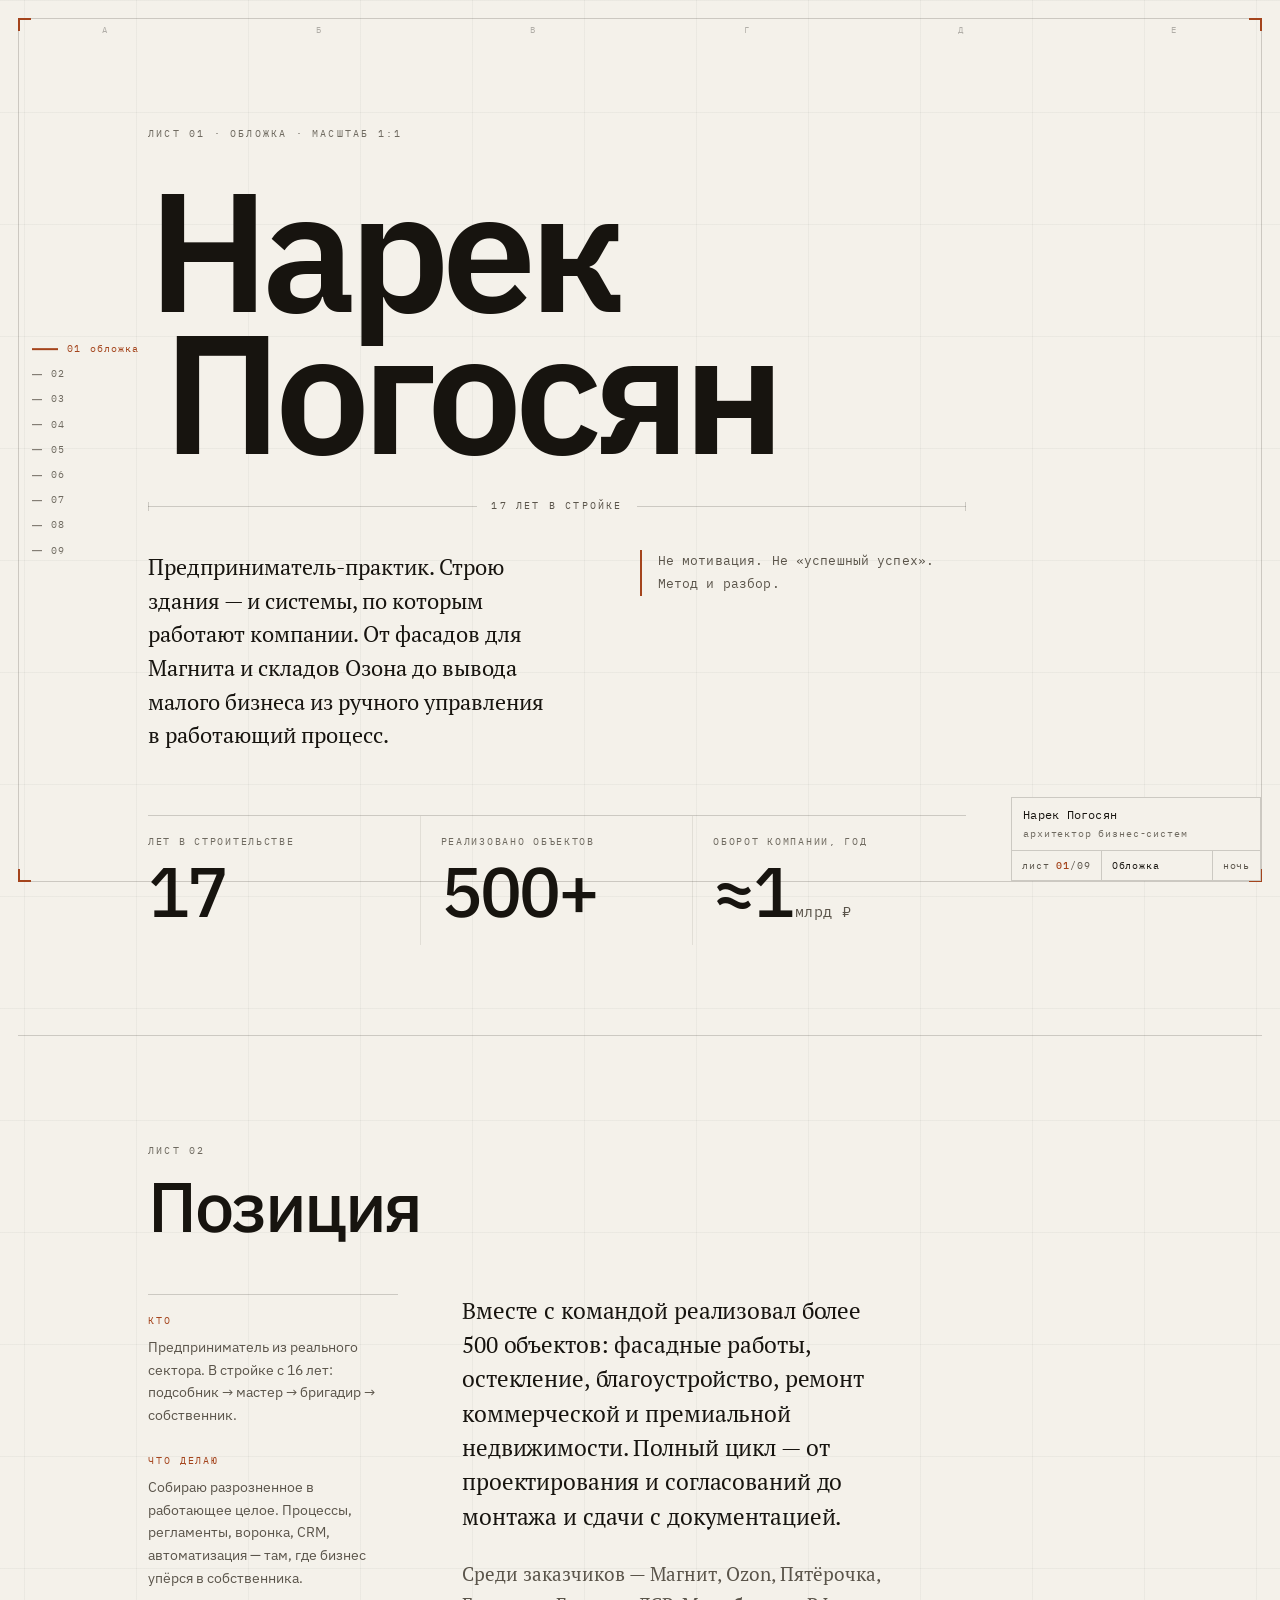
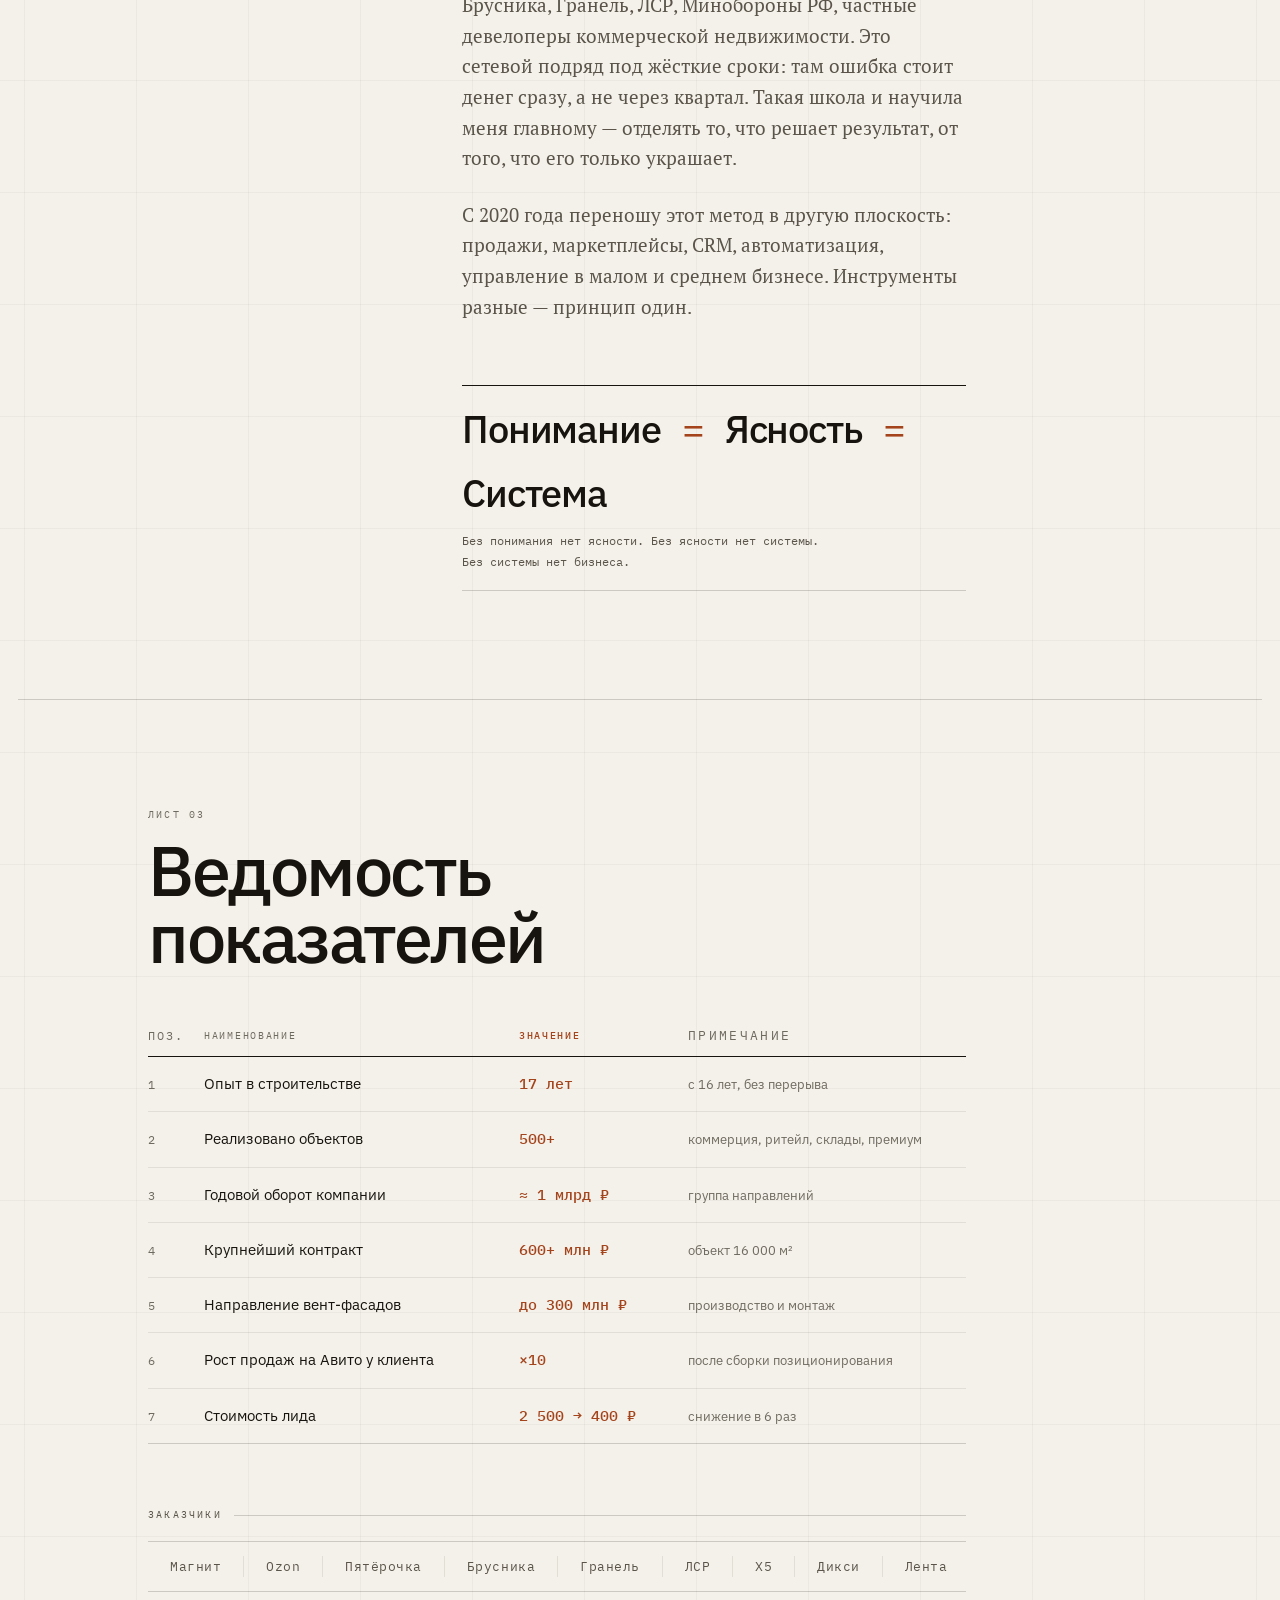
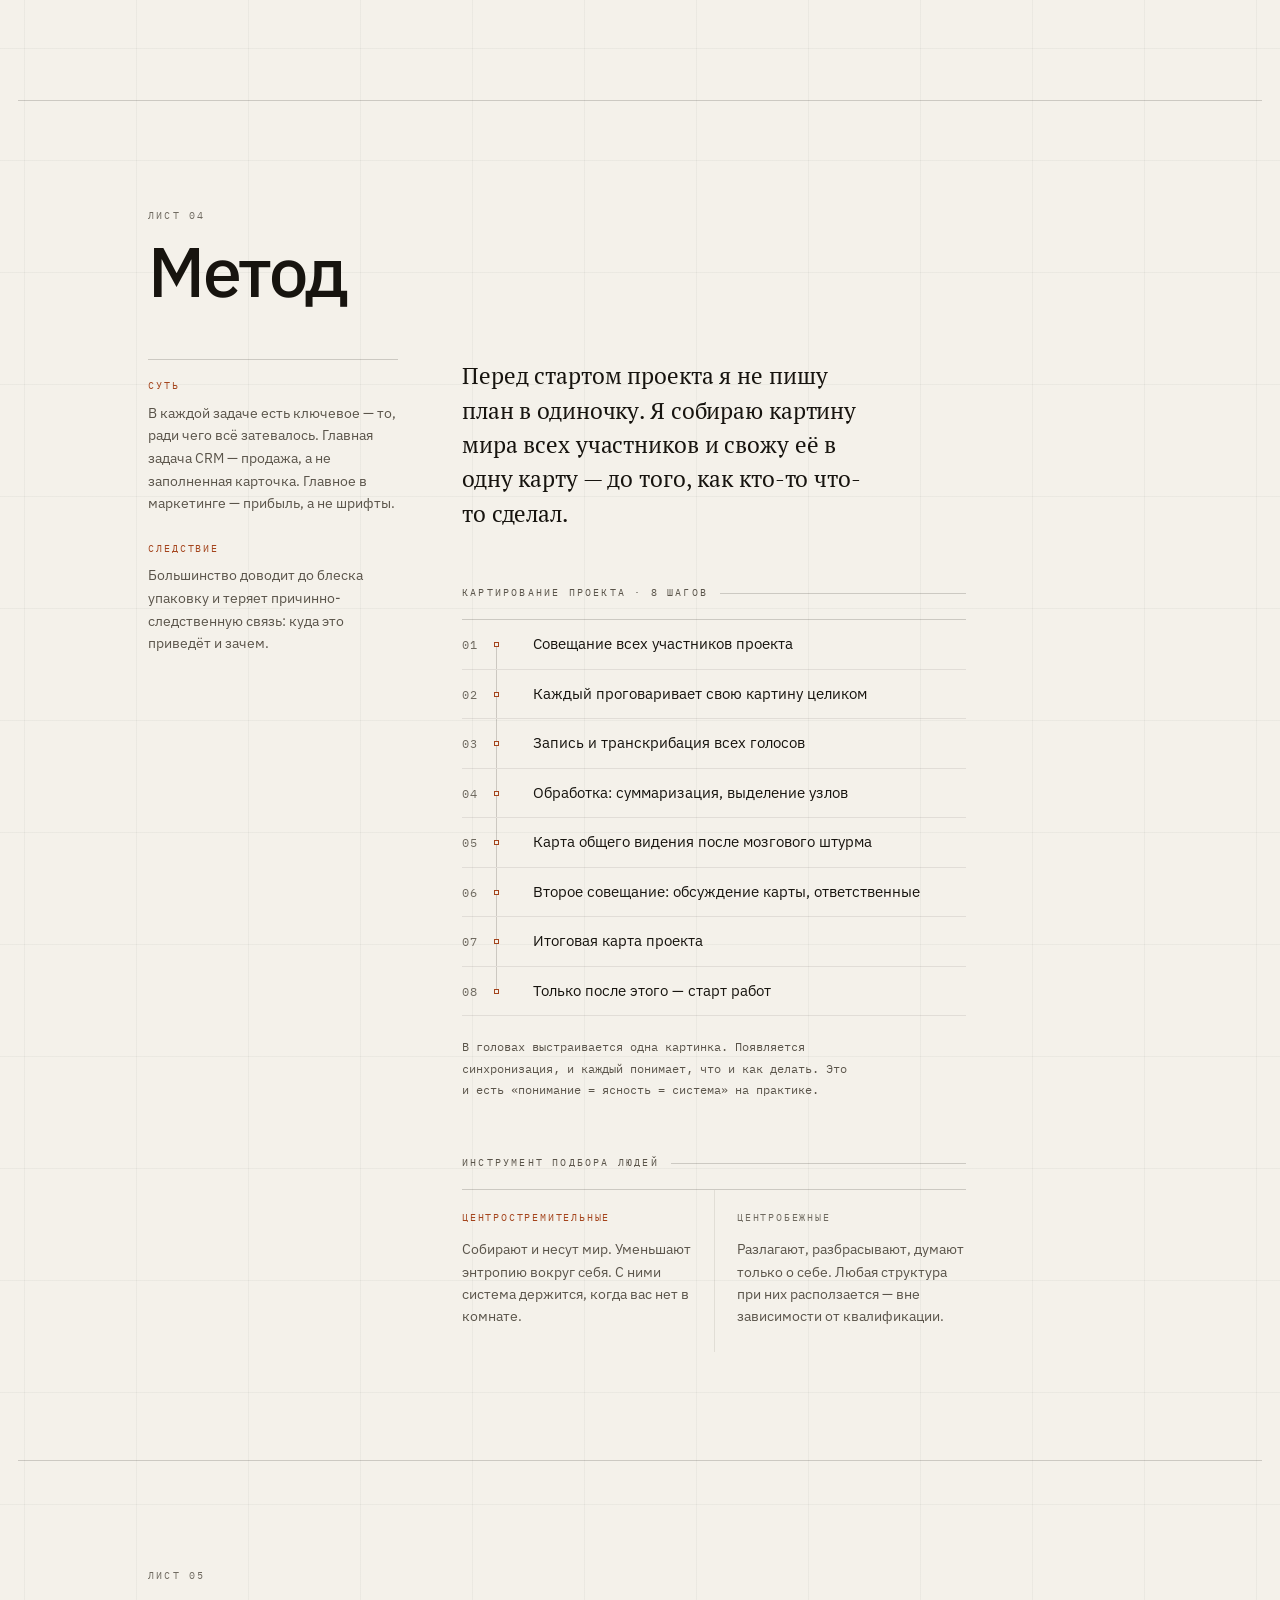
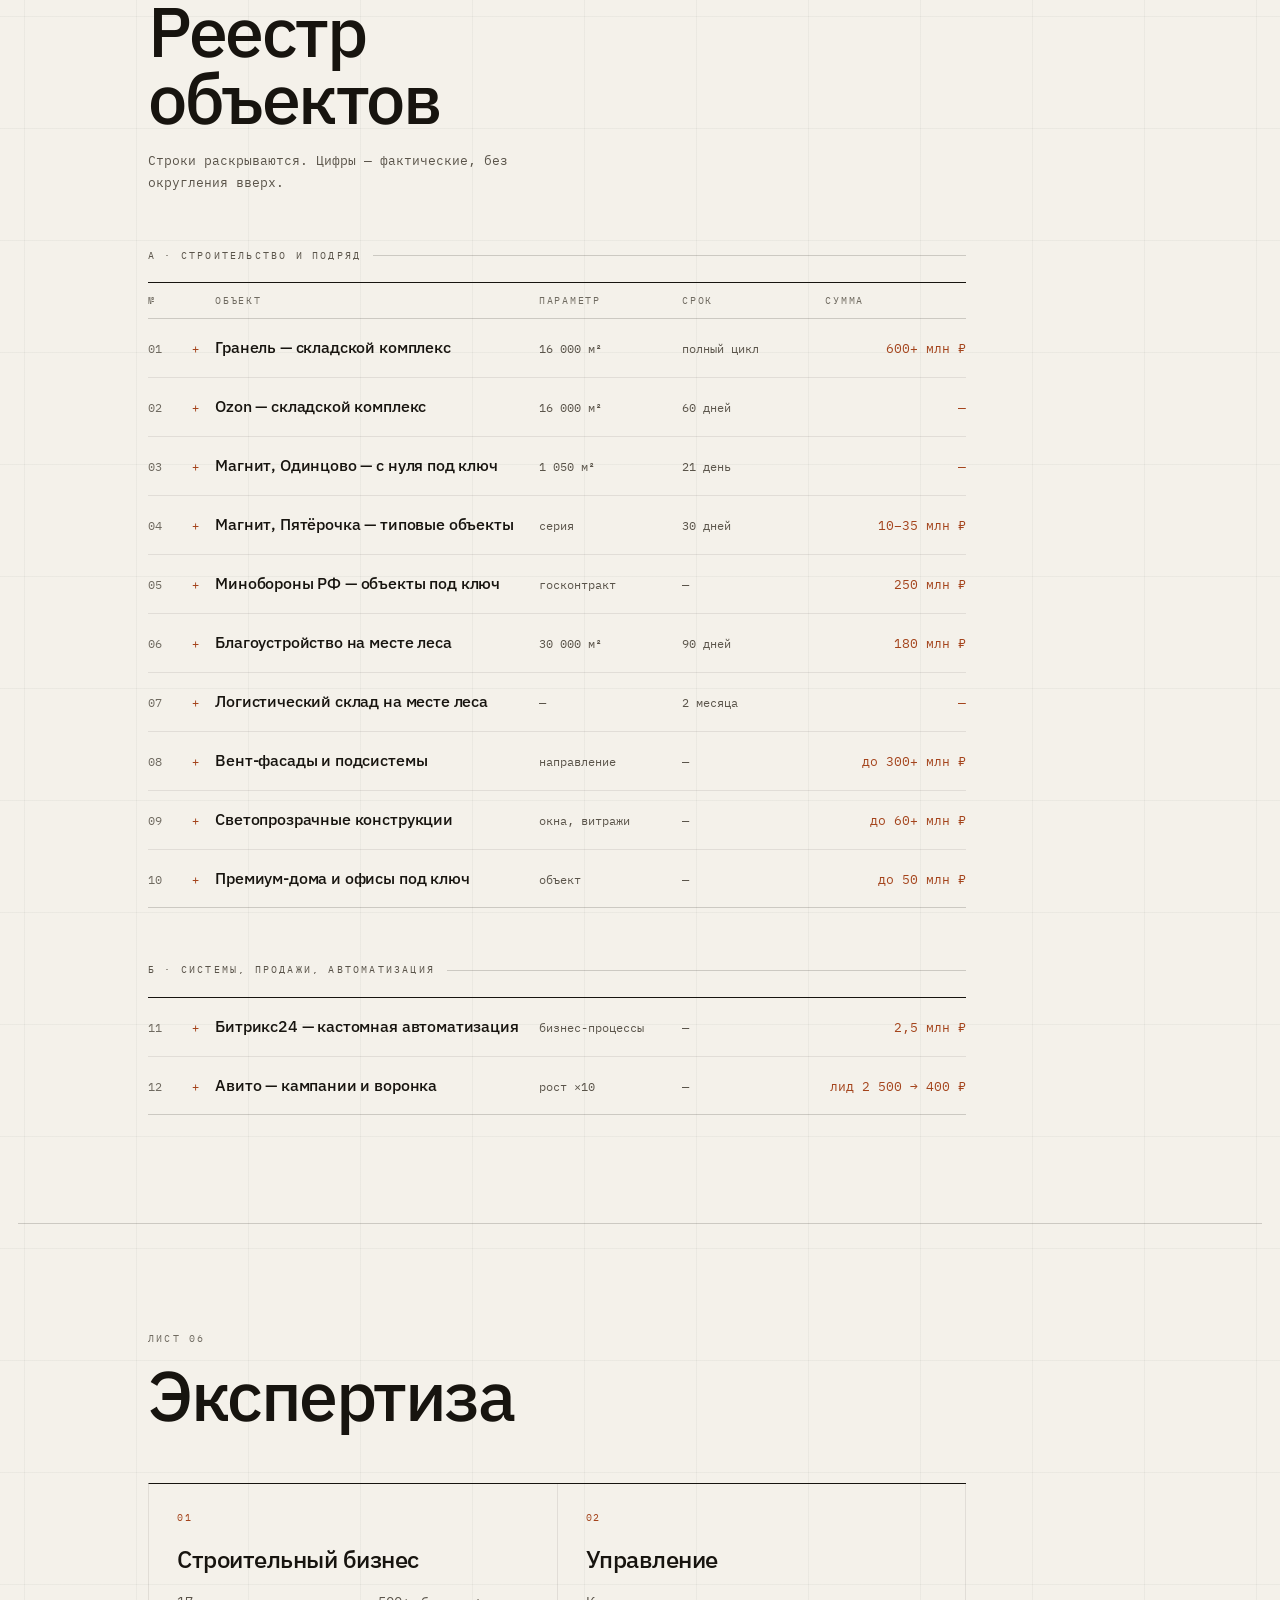
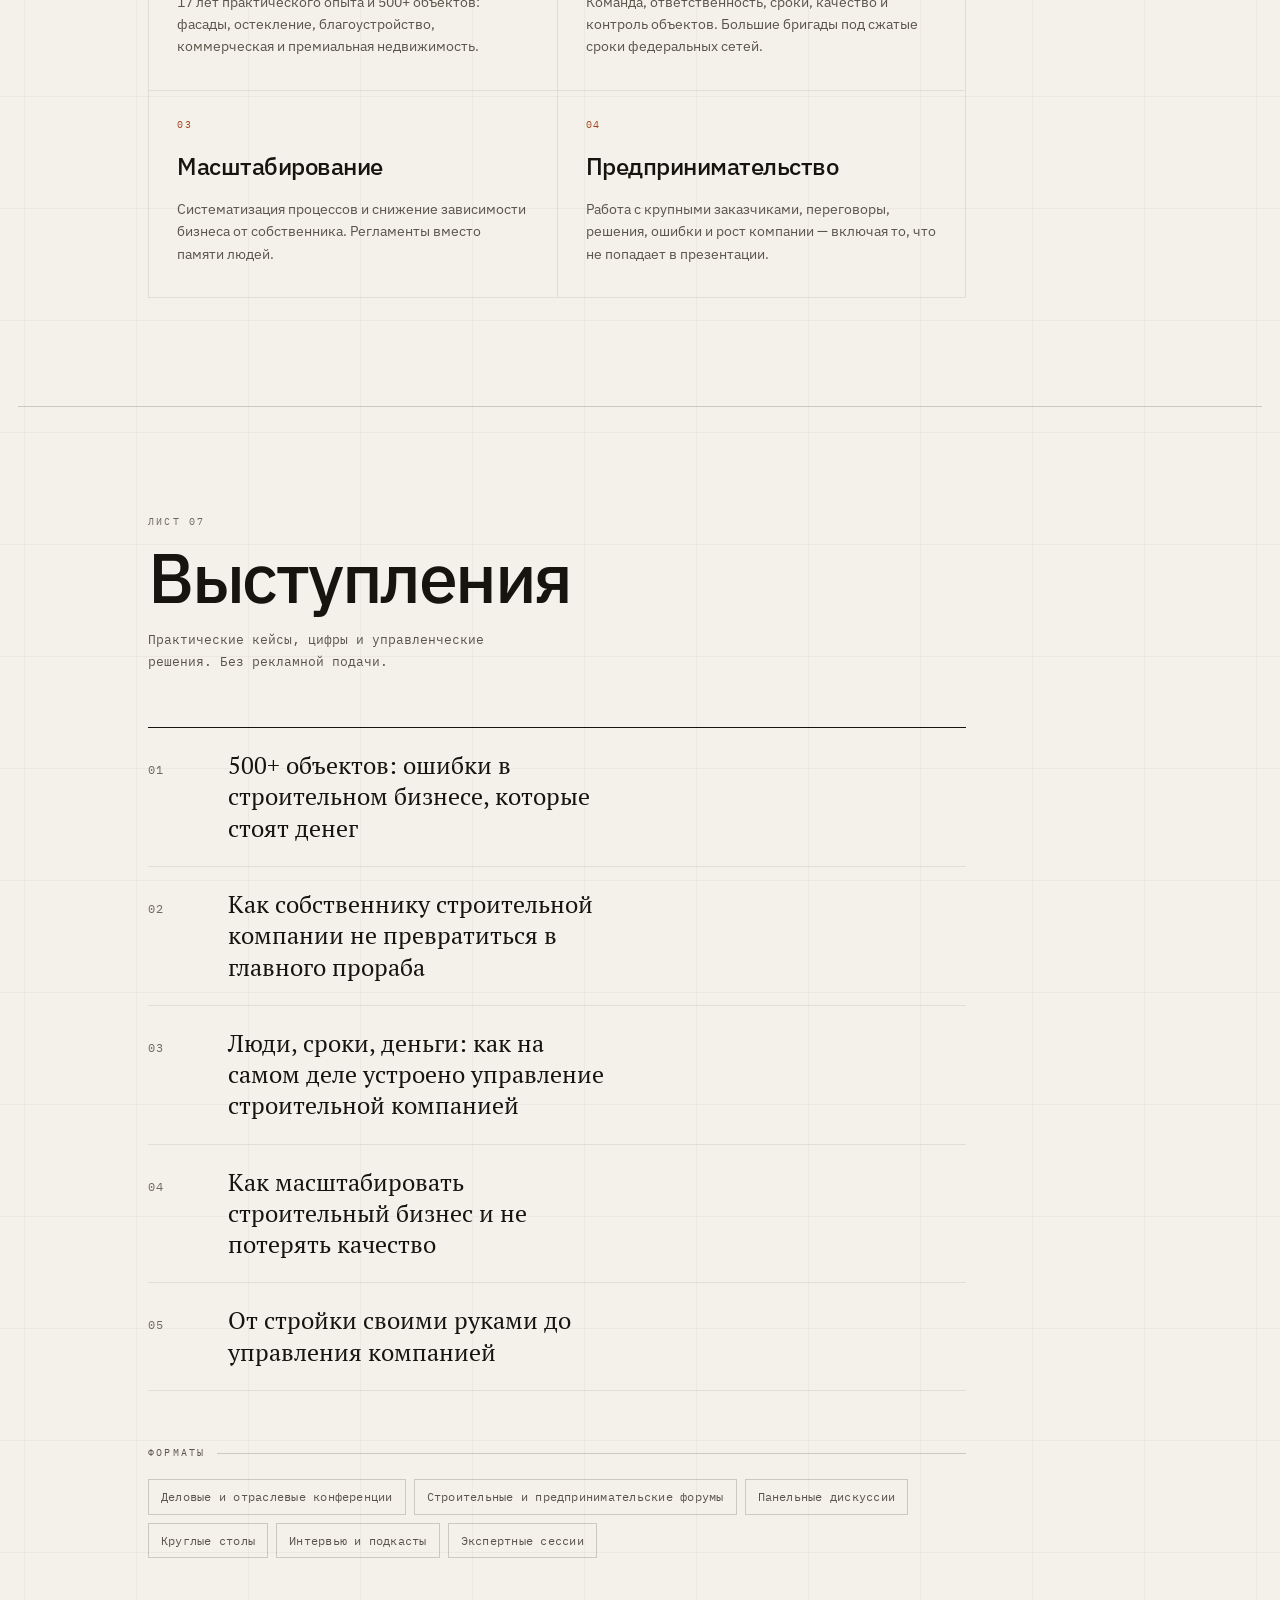
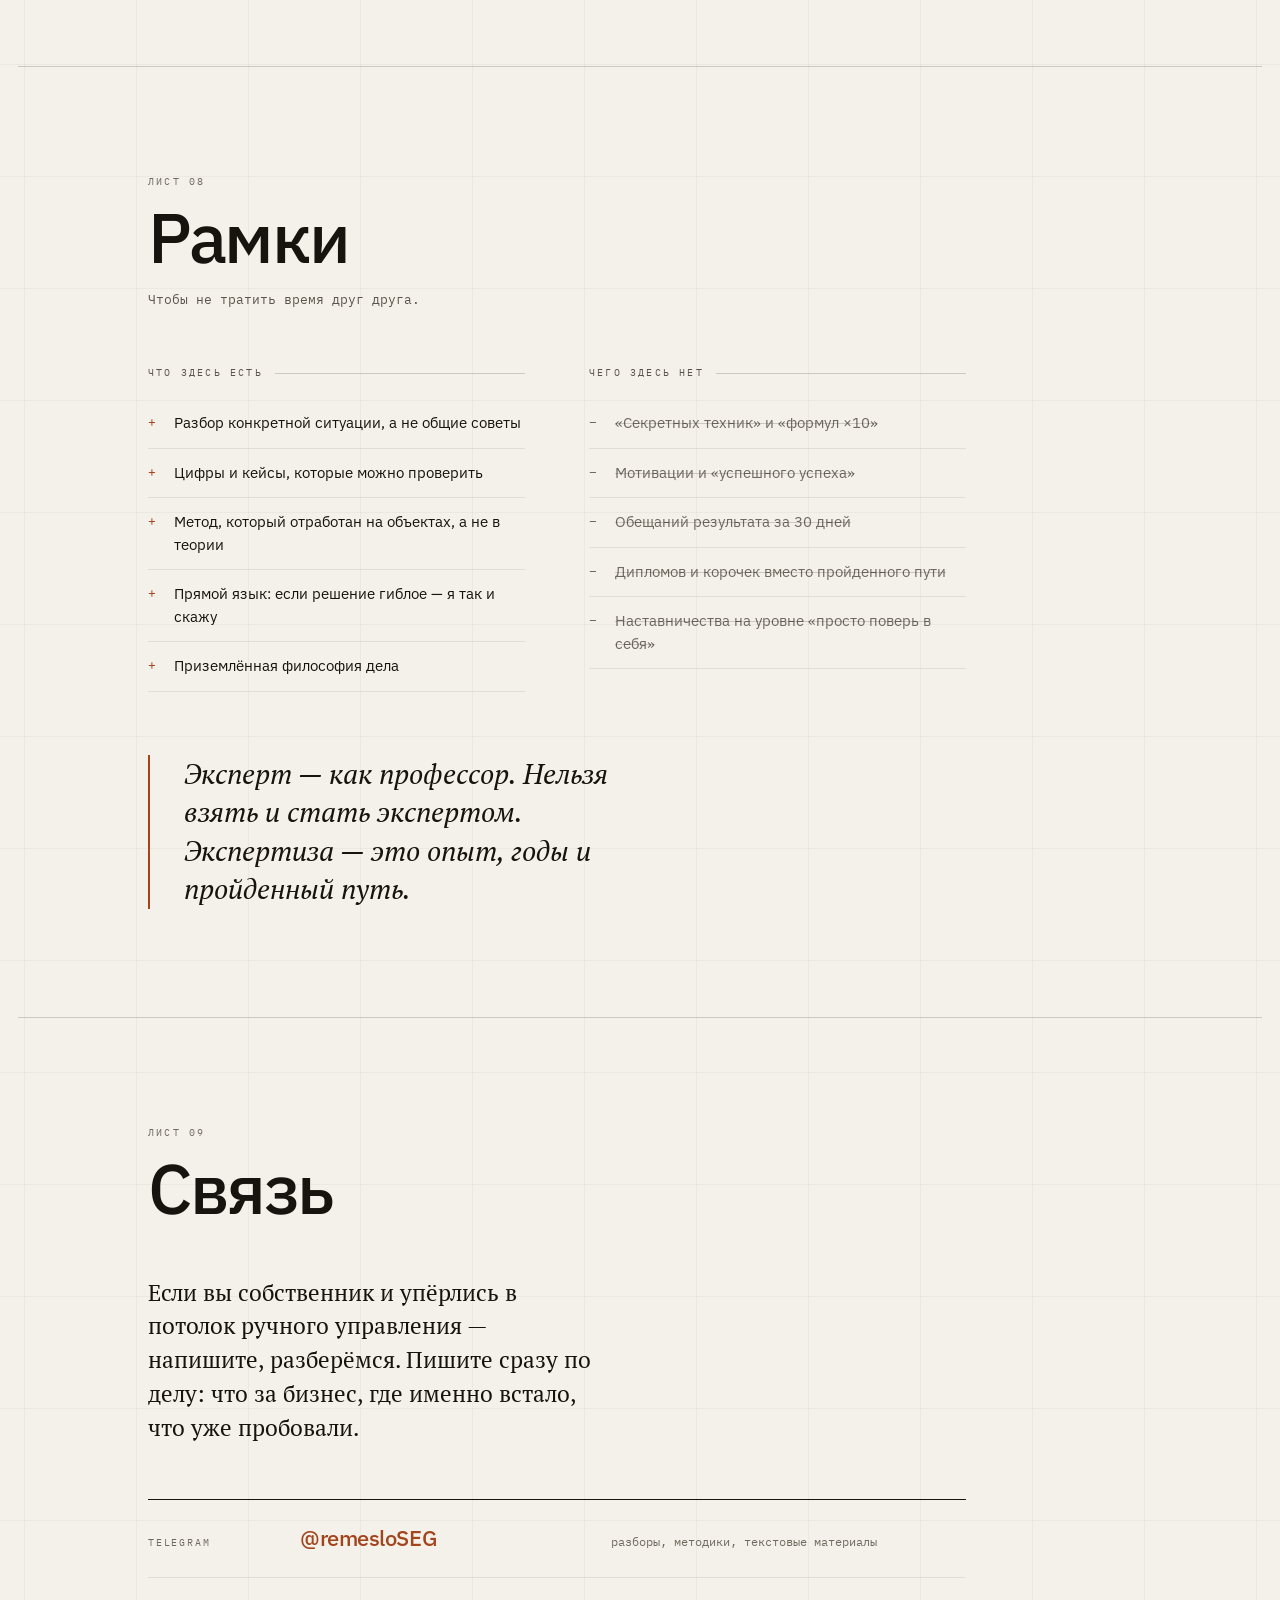
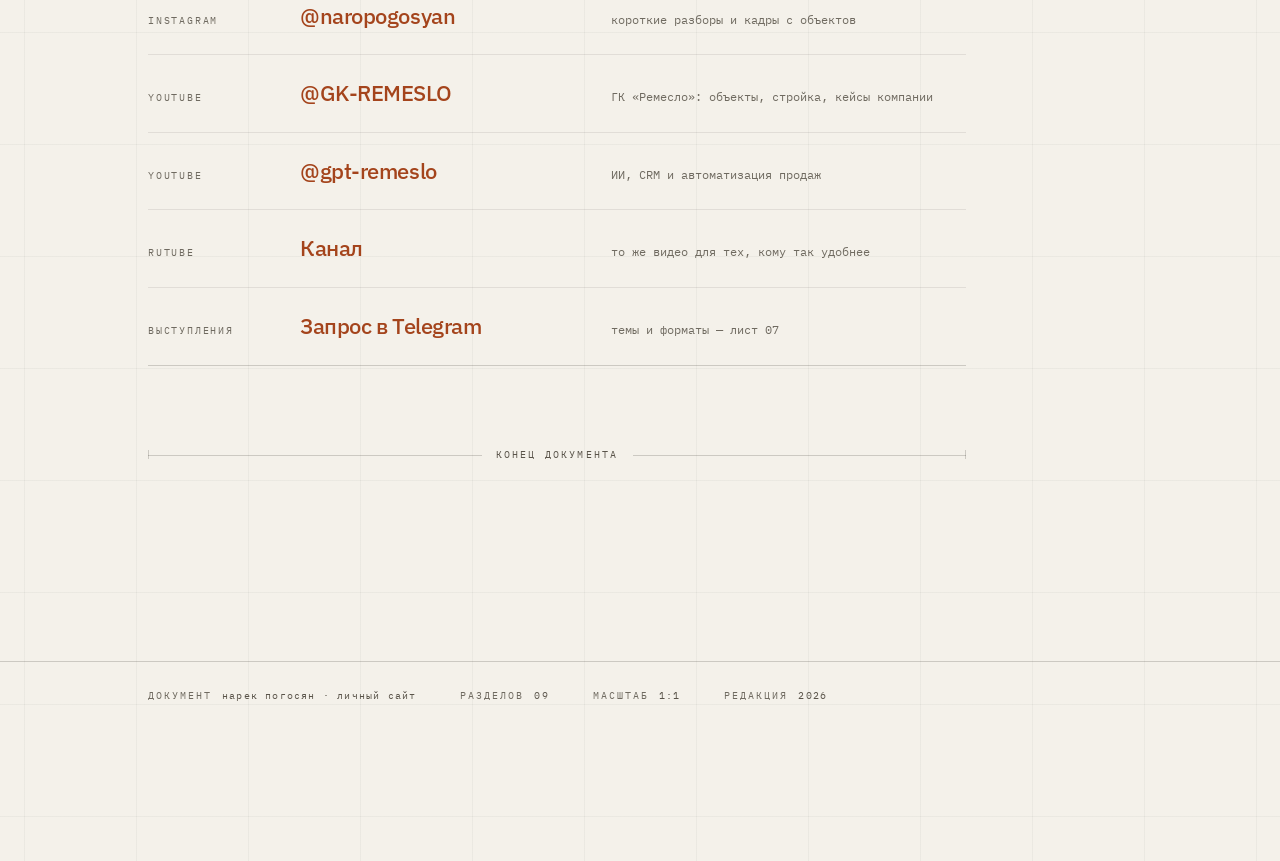
==== public/index.html @ 9812903b "Личный сайт Нарека Погосяна вместо чайного каталога В репозитории лежала копия старого чайного катал" ====
<!DOCTYPE html>
<html lang="ru" data-theme="light">
<head>
<meta charset="utf-8">
<meta name="viewport" content="width=device-width, initial-scale=1, viewport-fit=cover">

<title>Нарек Погосян — предприниматель, архитектор бизнес-систем</title>
<meta name="description" content="17 лет в строительстве, 500+ объектов, оборот компании около миллиарда рублей. Заказчики: Магнит, Ozon, Пятёрочка, Брусника, ЛСР, Минобороны. Метод и разбор вместо мотивации.">

<!-- Адрес сайта на Cloudflare пока не зафиксирован. Когда домен будет
     известен, раскомментируйте обе строки и подставьте его. Пустой
     canonical хуже отсутствующего, поэтому тут его нет.
<link rel="canonical" href="https://ДОМЕН/">
<meta property="og:url" content="https://ДОМЕН/">
-->
<meta name="theme-color" content="#f4f1ea" media="(prefers-color-scheme: light)">
<meta name="theme-color" content="#121110" media="(prefers-color-scheme: dark)">
<meta name="color-scheme" content="light dark">
<meta name="format-detection" content="telephone=no">

<meta property="og:type" content="profile">
<meta property="og:site_name" content="Нарек Погосян">
<meta property="og:title" content="Нарек Погосян — предприниматель, архитектор бизнес-систем">
<meta property="og:description" content="17 лет в стройке. 500+ объектов. От Магнитов и Озона до системных решений для малого и среднего бизнеса.">
<meta property="og:locale" content="ru_RU">
<meta name="twitter:card" content="summary">

<link rel="icon" href="data:image/svg+xml,%3Csvg xmlns='http://www.w3.org/2000/svg' viewBox='0 0 32 32'%3E%3Crect width='32' height='32' fill='%23121110'/%3E%3Cpath d='M7 25V7h3l12 13V7h3v18h-3L10 12v13z' fill='%23d2703f'/%3E%3C/svg%3E">

<link rel="preload" href="fonts/plex-sans-400-600-normal-cyrillic.woff2" as="font" type="font/woff2" crossorigin>
<link rel="preload" href="fonts/pt-serif-400-normal-cyrillic.woff2" as="font" type="font/woff2" crossorigin>
<link rel="preload" href="fonts/plex-mono-400-normal-cyrillic.woff2" as="font" type="font/woff2" crossorigin>
<link rel="stylesheet" href="css/fonts.css">
<link rel="stylesheet" href="css/style.css">
</head>

<body>
<a class="skip" href="#s01">К содержанию</a>

<!-- Рамка листа: поля, угловые засечки и координатная сетка по краям -->
<div class="sheet-frame" aria-hidden="true">
  <div class="sf-border"></div>
  <b class="sf-corner tl"></b><b class="sf-corner tr"></b>
  <b class="sf-corner bl"></b><b class="sf-corner br"></b>
  <div class="sf-coords sf-cols"><i>А</i><i>Б</i><i>В</i><i>Г</i><i>Д</i><i>Е</i></div>
  <div class="sf-coords sf-rows"><i>1</i><i>2</i><i>3</i><i>4</i></div>
</div>

<!-- Корешок с номерами листов -->
<nav class="rail" aria-label="Разделы">
  <ol>
    <li><a href="#s01" data-rail="01"><b>01</b><span>Обложка</span></a></li>
    <li><a href="#s02" data-rail="02"><b>02</b><span>Позиция</span></a></li>
    <li><a href="#s03" data-rail="03"><b>03</b><span>Ведомость</span></a></li>
    <li><a href="#s04" data-rail="04"><b>04</b><span>Метод</span></a></li>
    <li><a href="#s05" data-rail="05"><b>05</b><span>Реестр объектов</span></a></li>
    <li><a href="#s06" data-rail="06"><b>06</b><span>Экспертиза</span></a></li>
    <li><a href="#s07" data-rail="07"><b>07</b><span>Выступления</span></a></li>
    <li><a href="#s08" data-rail="08"><b>08</b><span>Рамки</span></a></li>
    <li><a href="#s09" data-rail="09"><b>09</b><span>Связь</span></a></li>
  </ol>
</nav>

<!-- Штамп -->
<div class="stamp">
  <div class="st-row st-name">
    <span class="st-who">Нарек Погосян</span>
    <span class="st-role">архитектор бизнес-систем</span>
  </div>
  <div class="st-row st-meta">
    <span class="st-sheet">лист <b id="stampNum">01</b>/09</span>
    <span class="st-title" id="stampTitle">Обложка</span>
    <button class="st-theme" id="themeBtn" type="button" aria-label="Переключить тему">день</button>
  </div>
</div>

<main>

<!-- ═══ 01 ═══════════════════════════════════════════ -->
<section id="s01" class="sec sec-cover" data-num="01" data-title="Обложка">
  <div class="wrap">
    <p class="tag">Лист 01 · Обложка · масштаб 1:1</p>

    <h1 class="name">
      <span>Нарек</span>
      <span>Погосян</span>
    </h1>

    <div class="dim" role="presentation"><span>17 лет в стройке</span></div>

    <div class="cover-grid">
      <p class="lede">
        Предприниматель-практик. Строю здания — и системы,
        по которым работают компании. От фасадов для Магнита
        и складов Озона до вывода малого бизнеса из ручного
        управления в работающий процесс.
      </p>
      <p class="lede-note">
        Не мотивация. Не «успешный успех».<br>
        Метод и разбор.
      </p>
    </div>

    <dl class="facts">
      <div><dt>Лет в строительстве</dt><dd><b>17</b></dd></div>
      <div><dt>Реализовано объектов</dt><dd><b>500+</b></dd></div>
      <div><dt>Оборот компании, год</dt><dd><b>≈1</b><i>млрд&nbsp;₽</i></dd></div>
    </dl>
  </div>
</section>

<!-- ═══ 02 ═══════════════════════════════════════════ -->
<section id="s02" class="sec" data-num="02" data-title="Позиция">
  <div class="wrap">
    <header class="sec-head">
      <p class="tag">Лист 02</p>
      <h2>Позиция</h2>
    </header>

    <div class="two-col">
      <div class="col-side">
        <p class="side-label">Кто</p>
        <p class="side-note">
          Предприниматель из реального сектора.
          В стройке с 16 лет: подсобник → мастер →
          бригадир → собственник.
        </p>
        <p class="side-label">Что делаю</p>
        <p class="side-note">
          Собираю разрозненное в работающее целое.
          Процессы, регламенты, воронка, CRM,
          автоматизация — там, где бизнес упёрся
          в собственника.
        </p>
      </div>

      <div class="col-main">
        <p class="prose-lead">
          Вместе с командой реализовал более 500 объектов: фасадные работы,
          остекление, благоустройство, ремонт коммерческой и премиальной
          недвижимости. Полный цикл — от проектирования и согласований
          до монтажа и сдачи с документацией.
        </p>
        <p class="prose">
          Среди заказчиков — Магнит, Ozon, Пятёрочка, Брусника, Гранель, ЛСР,
          Минобороны РФ, частные девелоперы коммерческой недвижимости.
          Это сетевой подряд под жёсткие сроки: там ошибка стоит денег сразу,
          а не через квартал. Такая школа и научила меня главному —
          отделять то, что решает результат, от того, что его только украшает.
        </p>
        <p class="prose">
          С 2020 года переношу этот метод в другую плоскость: продажи,
          маркетплейсы, CRM, автоматизация, управление в малом и среднем
          бизнесе. Инструменты разные — принцип один.
        </p>

        <!-- Портрет с объекта. Положите файл в img/ и раскомментируйте:
        <figure class="shot">
          <img src="img/portret.jpg" alt="Нарек Погосян на объекте" width="1200" height="1500" loading="lazy" decoding="async">
          <figcaption>Подпись: объект, город, год</figcaption>
        </figure>
        -->

        <figure class="formula">
          <div class="fx"><span>Понимание</span><em>=</em><span>Ясность</span><em>=</em><span>Система</span></div>
          <figcaption>Без понимания нет ясности. Без ясности нет системы. Без системы нет бизнеса.</figcaption>
        </figure>
      </div>
    </div>
  </div>
</section>

<!-- ═══ 03 ═══════════════════════════════════════════ -->
<section id="s03" class="sec" data-num="03" data-title="Ведомость">
  <div class="wrap">
    <header class="sec-head">
      <p class="tag">Лист 03</p>
      <h2>Ведомость<br>показателей</h2>
    </header>

    <table class="ved">
      <caption class="vis-hidden">Ключевые показатели практики</caption>
      <thead>
        <tr><th scope="col" class="c-pos">Поз.</th><th scope="col">Наименование</th><th scope="col" class="c-val">Значение</th><th scope="col" class="c-note">Примечание</th></tr>
      </thead>
      <tbody>
        <tr><td class="c-pos">1</td><td>Опыт в строительстве</td><td class="c-val">17 лет</td><td class="c-note">с 16 лет, без перерыва</td></tr>
        <tr><td class="c-pos">2</td><td>Реализовано объектов</td><td class="c-val">500+</td><td class="c-note">коммерция, ритейл, склады, премиум</td></tr>
        <tr><td class="c-pos">3</td><td>Годовой оборот компании</td><td class="c-val">≈ 1 млрд ₽</td><td class="c-note">группа направлений</td></tr>
        <tr><td class="c-pos">4</td><td>Крупнейший контракт</td><td class="c-val">600+ млн ₽</td><td class="c-note">объект 16 000 м²</td></tr>
        <tr><td class="c-pos">5</td><td>Направление вент-фасадов</td><td class="c-val">до 300 млн ₽</td><td class="c-note">производство и монтаж</td></tr>
        <tr><td class="c-pos">6</td><td>Рост продаж на Авито у клиента</td><td class="c-val">×10</td><td class="c-note">после сборки позиционирования</td></tr>
        <tr><td class="c-pos">7</td><td>Стоимость лида</td><td class="c-val">2 500 → 400 ₽</td><td class="c-note">снижение в 6 раз</td></tr>
      </tbody>
    </table>

    <div class="ticker" aria-label="Заказчики">
      <p class="tag tag-inline">Заказчики</p>
      <div class="tick-view">
        <div class="tick-row">
          <span>Магнит</span><span>Ozon</span><span>Пятёрочка</span><span>Брусника</span><span>Гранель</span><span>ЛСР</span><span>X5</span><span>Дикси</span><span>Лента</span><span>ДА!</span><span>Минобороны&nbsp;РФ</span><span>частные девелоперы</span>
          <span aria-hidden="true">Магнит</span><span aria-hidden="true">Ozon</span><span aria-hidden="true">Пятёрочка</span><span aria-hidden="true">Брусника</span><span aria-hidden="true">Гранель</span><span aria-hidden="true">ЛСР</span><span aria-hidden="true">X5</span><span aria-hidden="true">Дикси</span><span aria-hidden="true">Лента</span><span aria-hidden="true">ДА!</span><span aria-hidden="true">Минобороны&nbsp;РФ</span><span aria-hidden="true">частные девелоперы</span>
        </div>
      </div>
    </div>
  </div>
</section>

<!-- ═══ 04 ═══════════════════════════════════════════ -->
<section id="s04" class="sec" data-num="04" data-title="Метод">
  <div class="wrap">
    <header class="sec-head">
      <p class="tag">Лист 04</p>
      <h2>Метод</h2>
    </header>

    <div class="two-col">
      <div class="col-side">
        <p class="side-label">Суть</p>
        <p class="side-note">
          В каждой задаче есть ключевое — то, ради чего
          всё затевалось. Главная задача CRM — продажа,
          а не заполненная карточка. Главное в маркетинге —
          прибыль, а не шрифты.
        </p>
        <p class="side-label">Следствие</p>
        <p class="side-note">
          Большинство доводит до блеска упаковку и теряет
          причинно-следственную связь: куда это приведёт
          и зачем.
        </p>
      </div>

      <div class="col-main">
        <p class="prose-lead">
          Перед стартом проекта я не пишу план в одиночку. Я собираю картину
          мира всех участников и свожу её в одну карту — до того, как кто-то
          что-то сделал.
        </p>

        <p class="tag tag-inline mt">Картирование проекта · 8 шагов</p>
        <ol class="steps">
          <li><b>01</b><span>Совещание всех участников проекта</span></li>
          <li><b>02</b><span>Каждый проговаривает свою картину целиком</span></li>
          <li><b>03</b><span>Запись и транскрибация всех голосов</span></li>
          <li><b>04</b><span>Обработка: суммаризация, выделение узлов</span></li>
          <li><b>05</b><span>Карта общего видения после мозгового штурма</span></li>
          <li><b>06</b><span>Второе совещание: обсуждение карты, ответственные</span></li>
          <li><b>07</b><span>Итоговая карта проекта</span></li>
          <li><b>08</b><span>Только после этого — старт работ</span></li>
        </ol>
        <p class="steps-note">
          В головах выстраивается одна картинка. Появляется синхронизация,
          и каждый понимает, что и как делать. Это и есть «понимание = ясность =
          система» на практике.
        </p>

        <p class="tag tag-inline mt">Инструмент подбора людей</p>
        <div class="vs">
          <div class="vs-col vs-plus">
            <p class="vs-h">Центростремительные</p>
            <p>Собирают и несут мир. Уменьшают энтропию вокруг себя. С ними система держится, когда вас нет в комнате.</p>
          </div>
          <div class="vs-col vs-minus">
            <p class="vs-h">Центробежные</p>
            <p>Разлагают, разбрасывают, думают только о себе. Любая структура при них расползается — вне зависимости от квалификации.</p>
          </div>
        </div>
      </div>
    </div>
  </div>
</section>

<!-- ═══ 05 ═══════════════════════════════════════════ -->
<section id="s05" class="sec" data-num="05" data-title="Реестр объектов">
  <div class="wrap">
    <header class="sec-head">
      <p class="tag">Лист 05</p>
      <h2>Реестр<br>объектов</h2>
      <p class="sec-sub">Строки раскрываются. Цифры — фактические, без округления вверх.</p>
    </header>

    <p class="tag tag-inline">А · Строительство и подряд</p>
    <div class="reg" id="reg1">
      <div class="reg-head" aria-hidden="true">
        <span class="r-n">№</span><span class="r-o">Объект</span><span class="r-p">Параметр</span><span class="r-t">Срок</span><span class="r-s">Сумма</span>
      </div>

      <details class="reg-row">
        <summary><span class="r-n">01</span><span class="r-o">Гранель — складской комплекс</span><span class="r-p">16 000 м²</span><span class="r-t">полный цикл</span><span class="r-s">600+ млн ₽</span></summary>
        <div class="reg-body"><p>Крупнейший контракт в практике. Полный цикл: от проектирования и согласований до монтажа и сдачи с исполнительной документацией.</p></div>
      </details>

      <details class="reg-row">
        <summary><span class="r-n">02</span><span class="r-o">Ozon — складской комплекс</span><span class="r-p">16 000 м²</span><span class="r-t">60 дней</span><span class="r-s is-empty">—</span></summary>
        <div class="reg-body"><p>Зима. Готового проекта на старте нет. 120 человек в две смены. Проектные решения принимались параллельно с производством работ.</p></div>
      </details>

      <details class="reg-row">
        <summary><span class="r-n">03</span><span class="r-o">Магнит, Одинцово — с нуля под ключ</span><span class="r-p">1 050 м²</span><span class="r-t">21 день</span><span class="r-s is-empty">—</span></summary>
        <div class="reg-body"><p>60+ человек на объекте одновременно. Показательный кейс по плотности управления: весь смысл — в расстановке людей и очерёдности работ.</p></div>
      </details>

      <details class="reg-row">
        <summary><span class="r-n">04</span><span class="r-o">Магнит, Пятёрочка — типовые объекты</span><span class="r-p">серия</span><span class="r-t">30 дней</span><span class="r-s">10–35 млн ₽</span></summary>
        <div class="reg-body"><p>Поток типовых объектов под ключ в сроки федеральной сети. Здесь выигрывает не героизм, а повторяемый регламент.</p></div>
      </details>

      <details class="reg-row">
        <summary><span class="r-n">05</span><span class="r-o">Минобороны РФ — объекты под ключ</span><span class="r-p">госконтракт</span><span class="r-t is-empty">—</span><span class="r-s">250 млн ₽</span></summary>
        <div class="reg-body"><p>Отдельный уровень требований к документации, допускам и дисциплине сроков.</p></div>
      </details>

      <details class="reg-row">
        <summary><span class="r-n">06</span><span class="r-o">Благоустройство на месте леса</span><span class="r-p">30 000 м²</span><span class="r-t">90 дней</span><span class="r-s">180 млн ₽</span></summary>
        <div class="reg-body"><p>Площадка с нуля: от расчистки до сдачи благоустроенной территории.</p></div>
      </details>

      <details class="reg-row">
        <summary><span class="r-n">07</span><span class="r-o">Логистический склад на месте леса</span><span class="r-p is-empty">—</span><span class="r-t">2 месяца</span><span class="r-s is-empty">—</span></summary>
        <div class="reg-body"><p>Две смены без выходных. Сроки держались за счёт заранее собранной карты проекта, а не за счёт авралов.</p></div>
      </details>

      <details class="reg-row">
        <summary><span class="r-n">08</span><span class="r-o">Вент-фасады и подсистемы</span><span class="r-p">направление</span><span class="r-t is-empty">—</span><span class="r-s">до 300+ млн ₽</span></summary>
        <div class="reg-body"><p>Собственное производство и монтаж. Рекомендованный поставщик федеральных сетей: качественное и дешёвое решение по оформлению фасадов забрало большую часть рынка.</p></div>
      </details>

      <details class="reg-row">
        <summary><span class="r-n">09</span><span class="r-o">Светопрозрачные конструкции</span><span class="r-p">окна, витражи</span><span class="r-t is-empty">—</span><span class="r-s">до 60+ млн ₽</span></summary>
        <div class="reg-body"><p>Остекление коммерческих и премиальных объектов.</p></div>
      </details>

      <details class="reg-row">
        <summary><span class="r-n">10</span><span class="r-o">Премиум-дома и офисы под ключ</span><span class="r-p">объект</span><span class="r-t is-empty">—</span><span class="r-s">до 50 млн ₽</span></summary>
        <div class="reg-body"><p>Частные заказчики, люкс-сегмент. Другой тип требований: не срок, а допуск по качеству.</p></div>
      </details>
    </div>

    <p class="tag tag-inline mt">Б · Системы, продажи, автоматизация</p>
    <div class="reg">
      <details class="reg-row">
        <summary><span class="r-n">11</span><span class="r-o">Битрикс24 — кастомная автоматизация</span><span class="r-p">бизнес-процессы</span><span class="r-t is-empty">—</span><span class="r-s">2,5 млн ₽</span></summary>
        <div class="reg-body"><p>Первый оформленный кейс по системному IT-консалтингу. CRM собиралась под методологию продаж, а не под красоту карточек.</p></div>
      </details>

      <details class="reg-row">
        <summary><span class="r-n">12</span><span class="r-o">Авито — кампании и воронка</span><span class="r-p">рост ×10</span><span class="r-t is-empty">—</span><span class="r-s">лид 2 500 → 400 ₽</span></summary>
        <div class="reg-body"><p>Четыре клиента: девелопер, подрядчик по благоустройству, продавец масел, продавец бытовой электроники. У всех четырёх сломано было одно и то же — позиционирование и JTBD. После пересборки продажи выросли, стоимость лида упала в шесть раз.</p></div>
      </details>
    </div>
  </div>
</section>

<!-- ═══ 06 ═══════════════════════════════════════════ -->
<section id="s06" class="sec" data-num="06" data-title="Экспертиза">
  <div class="wrap">
    <header class="sec-head">
      <p class="tag">Лист 06</p>
      <h2>Экспертиза</h2>
    </header>

    <div class="cells">
      <article class="cell"><p class="cell-n">01</p><h3>Строительный бизнес</h3><p>17 лет практического опыта и 500+ объектов: фасады, остекление, благоустройство, коммерческая и премиальная недвижимость.</p></article>
      <article class="cell"><p class="cell-n">02</p><h3>Управление</h3><p>Команда, ответственность, сроки, качество и контроль объектов. Большие бригады под сжатые сроки федеральных сетей.</p></article>
      <article class="cell"><p class="cell-n">03</p><h3>Масштабирование</h3><p>Систематизация процессов и снижение зависимости бизнеса от собственника. Регламенты вместо памяти людей.</p></article>
      <article class="cell"><p class="cell-n">04</p><h3>Предпринимательство</h3><p>Работа с крупными заказчиками, переговоры, решения, ошибки и рост компании — включая то, что не попадает в презентации.</p></article>
    </div>
  </div>
</section>

<!-- ═══ 07 ═══════════════════════════════════════════ -->
<section id="s07" class="sec" data-num="07" data-title="Выступления">
  <div class="wrap">
    <header class="sec-head">
      <p class="tag">Лист 07</p>
      <h2>Выступления</h2>
      <p class="sec-sub">Практические кейсы, цифры и управленческие решения. Без рекламной подачи.</p>
    </header>

    <ol class="topics">
      <li><b>01</b><p>500+ объектов: ошибки в строительном бизнесе, которые стоят денег</p></li>
      <li><b>02</b><p>Как собственнику строительной компании не превратиться в главного прораба</p></li>
      <li><b>03</b><p>Люди, сроки, деньги: как на самом деле устроено управление строительной компанией</p></li>
      <li><b>04</b><p>Как масштабировать строительный бизнес и не потерять качество</p></li>
      <li><b>05</b><p>От стройки своими руками до управления компанией</p></li>
    </ol>

    <div class="formats">
      <p class="tag tag-inline">Форматы</p>
      <p class="fmt-list">
        <span>Деловые и отраслевые конференции</span>
        <span>Строительные и предпринимательские форумы</span>
        <span>Панельные дискуссии</span>
        <span>Круглые столы</span>
        <span>Интервью и подкасты</span>
        <span>Экспертные сессии</span>
      </p>
    </div>
  </div>
</section>

<!-- ═══ 08 ═══════════════════════════════════════════ -->
<section id="s08" class="sec" data-num="08" data-title="Рамки">
  <div class="wrap">
    <header class="sec-head">
      <p class="tag">Лист 08</p>
      <h2>Рамки</h2>
      <p class="sec-sub">Чтобы не тратить время друг друга.</p>
    </header>

    <div class="rules">
      <div class="rule-col">
        <p class="tag tag-inline">Что здесь есть</p>
        <ul class="yes">
          <li>Разбор конкретной ситуации, а не общие советы</li>
          <li>Цифры и кейсы, которые можно проверить</li>
          <li>Метод, который отработан на объектах, а не в теории</li>
          <li>Прямой язык: если решение гиблое — я так и скажу</li>
          <li>Приземлённая философия дела</li>
        </ul>
      </div>
      <div class="rule-col">
        <p class="tag tag-inline">Чего здесь нет</p>
        <ul class="no">
          <li>«Секретных техник» и «формул ×10»</li>
          <li>Мотивации и «успешного успеха»</li>
          <li>Обещаний результата за 30 дней</li>
          <li>Дипломов и корочек вместо пройденного пути</li>
          <li>Наставничества на уровне «просто поверь в себя»</li>
        </ul>
      </div>
    </div>

    <blockquote class="pull">
      <p>Эксперт — как профессор. Нельзя взять и стать экспертом. Экспертиза — это опыт, годы и пройденный путь.</p>
    </blockquote>
  </div>
</section>

<!-- ═══ 09 ═══════════════════════════════════════════ -->
<section id="s09" class="sec sec-last" data-num="09" data-title="Связь">
  <div class="wrap">
    <header class="sec-head">
      <p class="tag">Лист 09</p>
      <h2>Связь</h2>
    </header>

    <p class="contact-lead">
      Если вы собственник и упёрлись в потолок ручного управления —
      напишите, разберёмся. Пишите сразу по делу: что за бизнес,
      где именно встало, что уже пробовали.
    </p>

    <ul class="chan">
      <li>
        <span class="ch-k">Telegram</span>
        <a class="ch-v" href="https://t.me/remesloSEG" target="_blank" rel="me noopener">@remesloSEG</a>
        <span class="ch-n">разборы, методики, текстовые материалы</span>
      </li>
      <li>
        <span class="ch-k">Instagram</span>
        <a class="ch-v" href="https://www.instagram.com/naropogosyan/" target="_blank" rel="me noopener">@naropogosyan</a>
        <span class="ch-n">короткие разборы и кадры с объектов</span>
      </li>
      <li>
        <span class="ch-k">YouTube</span>
        <a class="ch-v" href="https://www.youtube.com/@GK-REMESLO" target="_blank" rel="noopener">@GK-REMESLO</a>
        <span class="ch-n">ГК «Ремесло»: объекты, стройка, кейсы компании</span>
      </li>
      <li>
        <span class="ch-k">YouTube</span>
        <a class="ch-v" href="https://www.youtube.com/@gpt-remeslo" target="_blank" rel="noopener">@gpt-remeslo</a>
        <span class="ch-n">ИИ, CRM и автоматизация продаж</span>
      </li>
      <li>
        <span class="ch-k">Rutube</span>
        <a class="ch-v" href="https://rutube.ru/channel/44218981/" target="_blank" rel="noopener">Канал</a>
        <span class="ch-n">то же видео для тех, кому так удобнее</span>
      </li>
      <li>
        <span class="ch-k">Выступления</span>
        <a class="ch-v" href="https://t.me/remesloSEG" target="_blank" rel="noopener">Запрос в Telegram</a>
        <span class="ch-n">темы и форматы — лист 07</span>
      </li>
    </ul>

    <div class="dim dim-end" role="presentation"><span>конец документа</span></div>
  </div>
</section>

</main>

<footer class="foot">
  <div class="wrap">
    <div class="foot-grid">
      <p><span>Документ</span>Нарек Погосян · личный сайт</p>
      <p><span>Разделов</span>09</p>
      <p><span>Масштаб</span>1:1</p>
      <p><span>Редакция</span>2026</p>
    </div>
  </div>
</footer>

<script src="js/main.js" defer></script>
</body>
</html>
---- public/css/fonts.css ----
/* Шрифты подключены локально — страница не обращается к сторонним серверам.
   IBM Plex Sans и IBM Plex Mono (IBM), PT Serif (ParaType).
   Все три — SIL Open Font License 1.1.
   Подмножества: кириллица и латиница. Файл собран скриптом, править вручную не нужно. */


@font-face {
  font-family: "IBM Plex Sans";
  font-style: normal;
  font-weight: 400 600;
  font-display: swap;
  src: url("../fonts/plex-sans-400-600-normal-cyrillic.woff2") format("woff2");
  unicode-range: U+0301, U+0400-045F, U+0490-0491, U+04B0-04B1, U+2116;
}

@font-face {
  font-family: "IBM Plex Sans";
  font-style: normal;
  font-weight: 400 600;
  font-display: swap;
  src: url("../fonts/plex-sans-400-600-normal-latin.woff2") format("woff2");
  unicode-range: U+0000-00FF, U+0131, U+0152-0153, U+02BB-02BC, U+02C6, U+02DA, U+02DC, U+0304, U+0308, U+0329, U+2000-206F, U+20AC, U+2122, U+2191, U+2193, U+2212, U+2215, U+FEFF, U+FFFD;
}

@font-face {
  font-family: "IBM Plex Mono";
  font-style: normal;
  font-weight: 400;
  font-display: swap;
  src: url("../fonts/plex-mono-400-normal-cyrillic.woff2") format("woff2");
  unicode-range: U+0301, U+0400-045F, U+0490-0491, U+04B0-04B1, U+2116;
}

@font-face {
  font-family: "IBM Plex Mono";
  font-style: normal;
  font-weight: 400;
  font-display: swap;
  src: url("../fonts/plex-mono-400-normal-latin.woff2") format("woff2");
  unicode-range: U+0000-00FF, U+0131, U+0152-0153, U+02BB-02BC, U+02C6, U+02DA, U+02DC, U+0304, U+0308, U+0329, U+2000-206F, U+20AC, U+2122, U+2191, U+2193, U+2212, U+2215, U+FEFF, U+FFFD;
}

@font-face {
  font-family: "IBM Plex Mono";
  font-style: normal;
  font-weight: 500;
  font-display: swap;
  src: url("../fonts/plex-mono-500-normal-cyrillic.woff2") format("woff2");
  unicode-range: U+0301, U+0400-045F, U+0490-0491, U+04B0-04B1, U+2116;
}

@font-face {
  font-family: "IBM Plex Mono";
  font-style: normal;
  font-weight: 500;
  font-display: swap;
  src: url("../fonts/plex-mono-500-normal-latin.woff2") format("woff2");
  unicode-range: U+0000-00FF, U+0131, U+0152-0153, U+02BB-02BC, U+02C6, U+02DA, U+02DC, U+0304, U+0308, U+0329, U+2000-206F, U+20AC, U+2122, U+2191, U+2193, U+2212, U+2215, U+FEFF, U+FFFD;
}

@font-face {
  font-family: "PT Serif";
  font-style: italic;
  font-weight: 400;
  font-display: swap;
  src: url("../fonts/pt-serif-400-italic-cyrillic.woff2") format("woff2");
  unicode-range: U+0301, U+0400-045F, U+0490-0491, U+04B0-04B1, U+2116;
}

@font-face {
  font-family: "PT Serif";
  font-style: italic;
  font-weight: 400;
  font-display: swap;
  src: url("../fonts/pt-serif-400-italic-latin.woff2") format("woff2");
  unicode-range: U+0000-00FF, U+0131, U+0152-0153, U+02BB-02BC, U+02C6, U+02DA, U+02DC, U+0304, U+0308, U+0329, U+2000-206F, U+20AC, U+2122, U+2191, U+2193, U+2212, U+2215, U+FEFF, U+FFFD;
}

@font-face {
  font-family: "PT Serif";
  font-style: normal;
  font-weight: 400;
  font-display: swap;
  src: url("../fonts/pt-serif-400-normal-cyrillic.woff2") format("woff2");
  unicode-range: U+0301, U+0400-045F, U+0490-0491, U+04B0-04B1, U+2116;
}

@font-face {
  font-family: "PT Serif";
  font-style: normal;
  font-weight: 400;
  font-display: swap;
  src: url("../fonts/pt-serif-400-normal-latin.woff2") format("woff2");
  unicode-range: U+0000-00FF, U+0131, U+0152-0153, U+02BB-02BC, U+02C6, U+02DA, U+02DC, U+0304, U+0308, U+0329, U+2000-206F, U+20AC, U+2122, U+2191, U+2193, U+2212, U+2215, U+FEFF, U+FFFD;
}

@font-face {
  font-family: "PT Serif";
  font-style: normal;
  font-weight: 700;
  font-display: swap;
  src: url("../fonts/pt-serif-700-normal-cyrillic.woff2") format("woff2");
  unicode-range: U+0301, U+0400-045F, U+0490-0491, U+04B0-04B1, U+2116;
}

@font-face {
  font-family: "PT Serif";
  font-style: normal;
  font-weight: 700;
  font-display: swap;
  src: url("../fonts/pt-serif-700-normal-latin.woff2") format("woff2");
  unicode-range: U+0000-00FF, U+0131, U+0152-0153, U+02BB-02BC, U+02C6, U+02DA, U+02DC, U+0304, U+0308, U+0329, U+2000-206F, U+20AC, U+2122, U+2191, U+2193, U+2212, U+2215, U+FEFF, U+FFFD;
}

/* Символы вне кириллического и латинского подмножеств: ₽, →, ≈.
   Отдаются отдельным микро-подмножеством — меньше килобайта на начертание. */

@font-face {
  font-family: "IBM Plex Sans";
  font-style: normal;
  font-weight: 400 600;
  font-display: swap;
  src: url("../fonts/plex-sans-400-600-normal-sym.woff2") format("woff2");
  unicode-range: U+20bd, U+2192, U+2248;
}

@font-face {
  font-family: "IBM Plex Mono";
  font-style: normal;
  font-weight: 400;
  font-display: swap;
  src: url("../fonts/plex-mono-400-normal-sym.woff2") format("woff2");
  unicode-range: U+20bd, U+2192, U+2248;
}

@font-face {
  font-family: "IBM Plex Mono";
  font-style: normal;
  font-weight: 500;
  font-display: swap;
  src: url("../fonts/plex-mono-500-normal-sym.woff2") format("woff2");
  unicode-range: U+20bd, U+2192, U+2248;
}

@font-face {
  font-family: "PT Serif";
  font-style: italic;
  font-weight: 400;
  font-display: swap;
  src: url("../fonts/pt-serif-400-italic-sym.woff2") format("woff2");
  unicode-range: U+20bd, U+2192, U+2248;
}

@font-face {
  font-family: "PT Serif";
  font-style: normal;
  font-weight: 400;
  font-display: swap;
  src: url("../fonts/pt-serif-400-normal-sym.woff2") format("woff2");
  unicode-range: U+20bd, U+2192, U+2248;
}

@font-face {
  font-family: "PT Serif";
  font-style: normal;
  font-weight: 700;
  font-display: swap;
  src: url("../fonts/pt-serif-700-normal-sym.woff2") format("woff2");
  unicode-range: U+20bd, U+2192, U+2248;
}
---- public/css/style.css ----
/* ==========================================================================
   Нарек Погосян — личный сайт
   Визуальная идея: лист рабочей документации. Рамка, штамп, координатная
   сетка, ведомости и тонкие линии. Никаких теней, скруглений и градиентов —
   только типографика, линейки и воздух.
   ========================================================================== */

/* --- 1. Токены ----------------------------------------------------------- */

:root {
  --paper:      #f4f1ea;
  --paper-2:    #eae6dd;
  --ink:        #17140f;
  --ink-2:      #5a544a;
  --ink-3:      #6f6a60;
  --faint:      rgba(23, 20, 15, .3);
  --accent:     #a4441c;
  --rule:       rgba(23, 20, 15, .18);
  --rule-soft:  rgba(23, 20, 15, .085);
  --grid:       rgba(23, 20, 15, .04);

  /* место под штамп у правого края листа */
  --stamp-w: 250px;
  --stamp-reserve: 0px;

  --sans: "IBM Plex Sans", "Helvetica Neue", Arial, sans-serif;
  --mono: "IBM Plex Mono", "SF Mono", ui-monospace, "Courier New", monospace;
  --serif: "PT Serif", Georgia, "Times New Roman", serif;

  --gut: clamp(20px, 5vw, 76px);   /* поле листа */
  --maxw: 1500px;
  --rail: 0px;                     /* ширина корешка, включается на ≥1180px */
}

:root[data-theme="dark"] {
  --paper:      #121110;
  --paper-2:    #1a1917;
  --ink:        #efeae0;
  --ink-2:      #a09a8f;
  --ink-3:      #8b857a;
  --faint:      rgba(239, 234, 224, .32);
  --accent:     #d2703f;
  --rule:       rgba(239, 234, 224, .2);
  --rule-soft:  rgba(239, 234, 224, .085);
  --grid:       rgba(239, 234, 224, .045);
}

@media (prefers-color-scheme: dark) {
  :root:not([data-theme="light"]) {
    --paper:      #121110;
    --paper-2:    #1a1917;
    --ink:        #efeae0;
    --ink-2:      #a09a8f;
    --ink-3:      #8b857a;
    --faint:      rgba(239, 234, 224, .32);
    --accent:     #d2703f;
    --rule:       rgba(239, 234, 224, .2);
    --rule-soft:  rgba(239, 234, 224, .085);
    --grid:       rgba(239, 234, 224, .045);
  }
}

/* --- 2. Сброс и база ----------------------------------------------------- */

*, *::before, *::after { box-sizing: border-box; }

html {
  -webkit-text-size-adjust: 100%;
  scroll-behavior: smooth;
  scroll-padding-top: 4rem;
}

body {
  margin: 0;
  background: var(--paper);
  color: var(--ink);
  font-family: var(--serif);
  font-size: clamp(1rem, .96rem + .28vw, 1.1875rem);
  line-height: 1.62;
  overflow-x: hidden;
  /* Миллиметровка: два тончайших семейства линий. */
  background-image:
    repeating-linear-gradient(to right, var(--grid) 0 1px, transparent 1px 100%),
    repeating-linear-gradient(to bottom, var(--grid) 0 1px, transparent 1px 100%);
  background-size: 112px 112px, 112px 112px;
  background-position: center top;
  padding-bottom: 58px;   /* запас под штамп-полосу на узких экранах */
}

@media (prefers-reduced-motion: reduce) {
  html { scroll-behavior: auto; }
  *, *::before, *::after { animation-duration: .001ms !important; animation-iteration-count: 1 !important; transition-duration: .001ms !important; }
}

h1, h2, h3 { font-family: var(--sans); font-weight: 600; margin: 0; }
p { margin: 0; }
a { color: inherit; }

.skip {
  position: fixed; top: -100px; left: 0; z-index: 99;
  background: var(--ink); color: var(--paper);
  padding: .7rem 1.1rem; font-family: var(--mono); font-size: .75rem;
  text-decoration: none;
}
.skip:focus { top: 0; }

:focus-visible { outline: 2px solid var(--accent); outline-offset: 3px; }

.vis-hidden {
  position: absolute; width: 1px; height: 1px; overflow: hidden;
  clip: rect(0 0 0 0); clip-path: inset(50%); white-space: nowrap;
}

/* --- 3. Рамка листа ------------------------------------------------------ */

.sheet-frame {
  position: fixed; inset: 0; z-index: 5; pointer-events: none;
}
.sf-border {
  position: absolute;
  inset: clamp(9px, 1.4vw, 18px);
  border: 1px solid var(--rule);
}
.sf-corner {
  position: absolute; width: 13px; height: 13px;
  border: 0 solid var(--accent);
}
.sf-corner.tl { top: clamp(9px,1.4vw,18px); left: clamp(9px,1.4vw,18px); border-top-width: 2px; border-left-width: 2px; }
.sf-corner.tr { top: clamp(9px,1.4vw,18px); right: clamp(9px,1.4vw,18px); border-top-width: 2px; border-right-width: 2px; }
.sf-corner.bl { bottom: clamp(9px,1.4vw,18px); left: clamp(9px,1.4vw,18px); border-bottom-width: 2px; border-left-width: 2px; }
.sf-corner.br { bottom: clamp(9px,1.4vw,18px); right: clamp(9px,1.4vw,18px); border-bottom-width: 2px; border-right-width: 2px; }

.sf-coords {
  position: absolute; display: flex;
  font-family: var(--mono); font-size: 9px; letter-spacing: .14em;
  color: var(--faint); font-style: normal;
}
.sf-coords i { font-style: normal; }
.sf-cols {
  top: calc(clamp(9px,1.4vw,18px) + 5px);
  left: 8%; right: 8%;
  justify-content: space-between;
}
.sf-rows {
  left: calc(clamp(9px,1.4vw,18px) + 5px);
  top: 16%; bottom: 16%;
  flex-direction: column; justify-content: space-between;
}
@media (max-width: 720px) { .sf-coords { display: none; } }
@media (min-width: 1180px) { .sf-rows { display: none; } }   /* место занял корешок */

/* --- 4. Корешок с номерами листов ---------------------------------------- */

.rail { display: none; }

@media (min-width: 1180px) {
  :root { --rail: 84px; }
  .rail {
    display: block;
    position: fixed; z-index: 6;
    left: clamp(9px,1.4vw,18px); top: 50%; transform: translateY(-50%);
    padding-left: 14px;
  }
  .rail ol { list-style: none; margin: 0; padding: 0; }
  .rail li + li { margin-top: 3px; }
  .rail a {
    display: flex; align-items: center; gap: 9px;
    text-decoration: none; padding: 3px 0;
    font-family: var(--mono); font-size: 10px; letter-spacing: .1em;
    color: var(--ink-3);
    transition: color .18s;
  }
  .rail a::before {
    content: ""; display: block; width: 10px; height: 1px;
    background: currentColor; flex: none;
    transition: width .22s cubic-bezier(.2,.7,.3,1);
  }
  .rail a b { font-weight: 400; }
  .rail a span {
    max-width: 0; overflow: hidden; white-space: nowrap;
    opacity: 0; text-transform: lowercase;
    transition: max-width .26s cubic-bezier(.2,.7,.3,1), opacity .2s;
  }
  .rail a:hover, .rail a:focus-visible { color: var(--ink); }
  .rail a:hover::before, .rail a:focus-visible::before { width: 20px; }
  .rail a:hover span, .rail a:focus-visible span { max-width: 150px; opacity: 1; }
  .rail a.on { color: var(--accent); }
  .rail a.on::before { width: 26px; height: 2px; }
  .rail a.on span { max-width: 150px; opacity: 1; }
}

/* --- 5. Штамп ------------------------------------------------------------ */

/* На узких экранах штамп — полоса по низу листа. На широких он уезжает
   в правый нижний угол, как на настоящем чертеже, а колонка текста
   заранее отступает от него (--stamp-reserve), чтобы ничего не перекрыть. */

.stamp {
  position: fixed; z-index: 7;
  left: calc(clamp(9px, 1.4vw, 18px) + 1px);
  right: calc(clamp(9px, 1.4vw, 18px) + 1px);
  bottom: calc(clamp(9px, 1.4vw, 18px) + 1px);
  background: var(--paper);
  border: 1px solid var(--rule);
  font-family: var(--mono);
}
.st-row { display: flex; align-items: stretch; }
.st-name { display: none; flex-direction: column; padding: 7px 11px 8px; border-bottom: 1px solid var(--rule); }
.st-who { font-size: 12px; letter-spacing: .02em; color: var(--ink); }
.st-role { font-size: 9.5px; letter-spacing: .09em; color: var(--ink-3); margin-top: 2px; }
.st-meta > * { padding: 7px 10px; font-size: 9.5px; letter-spacing: .09em; color: var(--ink-2); }
.st-sheet { border-right: 1px solid var(--rule); flex: none; }
.st-sheet b { color: var(--accent); font-weight: 500; }
.st-title { flex: 1 1 auto; color: var(--ink); overflow: hidden; text-overflow: ellipsis; white-space: nowrap; }
.st-theme {
  flex: none; border: 0; border-left: 1px solid var(--rule);
  background: transparent; color: var(--ink-2); cursor: pointer;
  font: inherit; font-size: 9.5px; letter-spacing: .09em;
  text-transform: lowercase;
}
.st-theme:hover { color: var(--accent); }

@media (min-width: 1061px) {
  :root { --stamp-reserve: var(--stamp-w); }
  .stamp { left: auto; width: var(--stamp-w); }
  .st-name { display: flex; }
}

/* --- 6. Сетка страницы --------------------------------------------------- */

.wrap {
  max-width: var(--maxw);
  margin: 0 auto;
  padding-left: calc(var(--gut) + var(--rail));
  padding-right: calc(var(--gut) + var(--stamp-reserve));
}

.sec { padding-block: clamp(76px, 12vh, 150px); position: relative; }
.sec + .sec::before {
  content: ""; position: absolute; top: 0;
  left: clamp(9px, 1.4vw, 18px); right: clamp(9px, 1.4vw, 18px);
  height: 1px; background: var(--rule);
}
.sec-last { padding-bottom: clamp(120px, 18vh, 220px); }

/* --- 7. Технические подписи ---------------------------------------------- */

.tag {
  font-family: var(--mono); font-size: 10px; font-weight: 400;
  letter-spacing: .22em; text-transform: uppercase;
  color: var(--ink-3); margin: 0;
}
.tag-inline {
  display: flex; align-items: center; gap: 12px;
  color: var(--ink-2); margin-bottom: 18px;
}
.tag-inline::after {
  content: ""; flex: 1 1 auto; height: 1px; background: var(--rule);
}
.mt { margin-top: clamp(40px, 6vh, 64px); }

/* Размерная линия, как на чертеже: |<--- текст --->| */
.dim {
  position: relative; overflow: hidden;
  display: flex; align-items: center; gap: 14px;
  margin: clamp(26px, 4vh, 44px) 0;
}
/* концевые засечки */
.dim::before, .dim::after {
  content: ""; flex: 1 1 auto; height: 9px;
}
.dim::before { border-left: 1px solid var(--rule); }
.dim::after  { border-right: 1px solid var(--rule); }
/* выносные линии слева и справа от подписи */
.dim > span {
  position: relative; flex: none; white-space: nowrap;
  font-family: var(--mono); font-size: 10px; letter-spacing: .22em;
  text-transform: uppercase; color: var(--ink-2);
}
.dim > span::before, .dim > span::after {
  content: ""; position: absolute; top: 50%;
  width: 100vw; height: 1px; background: var(--rule);
}
.dim > span::before { right: calc(100% + 14px); }
.dim > span::after  { left: calc(100% + 14px); }

/* --- 8. Лист 01 — обложка ------------------------------------------------ */

.sec-cover {
  min-height: 100svh;
  display: flex; align-items: center;
  padding-top: clamp(80px, 14vh, 150px);
  padding-bottom: clamp(70px, 10vh, 120px);
  cursor: crosshair;
}
.sec-cover .wrap { width: 100%; }

.name {
  font-size: clamp(3.2rem, 13.2vw, 11.5rem);
  line-height: .84;
  letter-spacing: -.045em;
  font-weight: 600;
  margin-top: clamp(20px, 4vh, 40px);
  display: flex; flex-direction: column;
}
.name span { display: block; }
.name span:last-child { padding-left: .09em; }
@media (max-width: 680px) { .name { font-size: clamp(3.2rem, 17vw, 5rem); letter-spacing: -.035em; } }

.cover-grid {
  display: grid;
  grid-template-columns: minmax(0, 1.35fr) minmax(0, 1fr);
  gap: clamp(24px, 4vw, 64px);
  align-items: start;
}
.lede {
  font-size: clamp(1.0625rem, 1rem + .5vw, 1.4375rem);
  line-height: 1.5; max-width: 33ch;
}
.lede-note {
  font-family: var(--mono); font-size: .8125rem; line-height: 1.75;
  color: var(--ink-2); letter-spacing: .01em;
  border-left: 2px solid var(--accent); padding-left: 16px;
}

.facts {
  margin: clamp(40px, 7vh, 80px) 0 0;
  display: grid; grid-template-columns: repeat(3, minmax(0, 1fr));
  border-top: 1px solid var(--rule);
}
.facts > div {
  padding: 18px 20px 20px 0;
  border-right: 1px solid var(--rule-soft);
}
.facts > div:last-child { border-right: 0; }
.facts > div + div { padding-left: 20px; }
.facts dt {
  font-family: var(--mono); font-size: 9.5px; letter-spacing: .18em;
  text-transform: uppercase; color: var(--ink-3); margin-bottom: 10px;
}
.facts dd {
  margin: 0; font-family: var(--sans); color: var(--ink);
  display: flex; align-items: baseline; gap: .18em; flex-wrap: wrap;
}
.facts dd b {
  font-size: clamp(2.6rem, 6.5vw, 4.4rem); font-weight: 500;
  letter-spacing: -.04em; line-height: .9;
  font-variant-numeric: tabular-nums;
}
.facts dd i {
  font-style: normal; font-family: var(--mono); font-size: .9375rem;
  color: var(--ink-2); letter-spacing: .02em;
}

@media (max-width: 860px) {
  .cover-grid { grid-template-columns: 1fr; }
  .lede-note { border-left: 0; border-top: 2px solid var(--accent); padding-left: 0; padding-top: 14px; }
  .facts { grid-template-columns: 1fr; margin-top: clamp(28px, 4vh, 44px); }
  .facts > div { border-right: 0; border-bottom: 1px solid var(--rule-soft); padding: 12px 0 14px; }
  .facts > div:last-child { border-bottom: 0; }
  .facts dt { margin-bottom: 6px; }
  .facts dd { align-items: baseline; }
}

/* --- 9. Заголовки разделов ----------------------------------------------- */

.sec-head { margin-bottom: clamp(36px, 6vh, 68px); }
.sec-head h2 {
  font-size: clamp(2.1rem, 6vw, 4.4rem);
  line-height: .95; letter-spacing: -.035em; font-weight: 500;
  margin-top: 14px;
}
.sec-sub {
  font-family: var(--mono); font-size: .8125rem; color: var(--ink-2);
  margin-top: 18px; max-width: 46ch; line-height: 1.7;
}

/* --- 10. Две колонки ----------------------------------------------------- */

.two-col {
  display: grid;
  grid-template-columns: minmax(0, 250px) minmax(0, 1fr);
  gap: clamp(28px, 5vw, 80px);
  align-items: start;
}
.col-side { border-top: 1px solid var(--rule); padding-top: 18px; }
.side-label {
  font-family: var(--mono); font-size: 9.5px; letter-spacing: .2em;
  text-transform: uppercase; color: var(--accent); margin-bottom: 8px;
}
.side-note {
  font-family: var(--sans); font-size: .875rem; line-height: 1.62;
  color: var(--ink-2); margin-bottom: 26px;
}
.side-note:last-child { margin-bottom: 0; }

.prose-lead {
  font-size: clamp(1.125rem, 1.05rem + .5vw, 1.5rem);
  line-height: 1.48; letter-spacing: -.005em;
  max-width: 34ch;
}
.prose { margin-top: 1.35em; max-width: 60ch; color: var(--ink-2); }
.prose:first-of-type { margin-top: 1.6em; }

@media (max-width: 860px) {
  .two-col { grid-template-columns: 1fr; }
}

/* Портрет или кадр с объекта. Разметка лежит закомментированной в index.html. */
.shot { margin: clamp(36px, 6vh, 60px) 0 0; }
.shot img {
  display: block; width: 100%; height: auto;
  border: 1px solid var(--rule); filter: grayscale(1) contrast(1.04);
}
.shot figcaption {
  margin-top: 10px; font-family: var(--mono); font-size: .6875rem;
  letter-spacing: .12em; text-transform: uppercase; color: var(--ink-3);
}

/* --- 11. Формула --------------------------------------------------------- */

.formula {
  margin: clamp(44px, 7vh, 76px) 0 0;
  border-top: 1px solid var(--ink); border-bottom: 1px solid var(--rule);
  padding: 22px 0 18px;
}
.fx {
  display: flex; flex-wrap: wrap; align-items: baseline; gap: .55em;
  font-family: var(--sans); font-weight: 500;
  font-size: clamp(1.25rem, 3.6vw, 2.4rem);
  letter-spacing: -.03em; line-height: 1.1;
}
.fx em { font-style: normal; color: var(--accent); font-weight: 400; }
.formula figcaption {
  margin-top: 16px; font-family: var(--mono); font-size: .75rem;
  line-height: 1.75; color: var(--ink-2); max-width: 54ch;
}

/* --- 12. Ведомость ------------------------------------------------------- */

.ved {
  width: 100%; border-collapse: collapse;
  font-family: var(--sans); font-size: .9375rem;
}
.ved caption { text-align: left; }
.ved th {
  font-family: var(--mono); font-size: 9.5px; font-weight: 400;
  letter-spacing: .18em; text-transform: uppercase; color: var(--ink-3);
  text-align: left; padding: 0 14px 10px 0;
  border-bottom: 1px solid var(--ink);
}
.ved td {
  padding: 15px 14px 15px 0;
  border-bottom: 1px solid var(--rule-soft);
  vertical-align: baseline;
}
.ved tr:last-child td { border-bottom: 1px solid var(--rule); }
.ved .c-pos { width: 3.5rem; font-family: var(--mono); font-size: .75rem; color: var(--ink-3); }
.ved .c-val {
  font-family: var(--mono); font-weight: 500; color: var(--accent);
  white-space: nowrap; font-variant-numeric: tabular-nums;
}
.ved .c-note { color: var(--ink-3); font-size: .8125rem; width: 34%; }
.ved tbody tr { transition: background .15s; }
.ved tbody tr:hover { background: var(--paper-2); }

@media (max-width: 760px) {
  .ved, .ved tbody, .ved tr, .ved td { display: block; width: auto; }
  .ved thead { display: none; }
  .ved tr { border-bottom: 1px solid var(--rule-soft); padding: 14px 0; position: relative; }
  .ved tr:last-child { border-bottom: 1px solid var(--rule); }
  .ved td { border: 0; padding: 0; }
  .ved .c-pos { position: absolute; right: 0; top: 14px; }
  .ved .c-val { font-size: 1.125rem; margin: 6px 0 4px; }
  .ved .c-note { width: auto; }
}

/* --- 13. Бегущая строка заказчиков --------------------------------------- */

.ticker { margin-top: clamp(48px, 7vh, 80px); }
.tick-view { overflow: hidden; border-block: 1px solid var(--rule); padding: 14px 0; }
.tick-row {
  display: flex; gap: 0; width: max-content;
  animation: tick 46s linear infinite;
}
.tick-row span {
  font-family: var(--mono); font-size: .8125rem; letter-spacing: .04em;
  color: var(--ink-2); padding: 0 22px;
  border-right: 1px solid var(--rule-soft); white-space: nowrap;
}
@keyframes tick { from { transform: translateX(0); } to { transform: translateX(-50%); } }
@media (prefers-reduced-motion: reduce) {
  .tick-row { animation: none; width: auto; flex-wrap: wrap; row-gap: 8px; }
  .tick-row span[aria-hidden] { display: none; }
}

/* --- 14. Лестница шагов -------------------------------------------------- */

.steps { list-style: none; margin: 0; padding: 0; border-top: 1px solid var(--rule); }
.steps li {
  display: grid; grid-template-columns: 4.2rem 1fr;
  align-items: baseline; gap: 4px;
  padding: 13px 0; border-bottom: 1px solid var(--rule-soft);
  position: relative;
}
.steps li b {
  font-family: var(--mono); font-size: .75rem; font-weight: 400;
  color: var(--ink-3); letter-spacing: .1em;
}
.steps li span { font-family: var(--sans); font-size: .9375rem; line-height: 1.5; }
.steps li::before {
  content: ""; position: absolute; left: 2.1rem; top: 0; bottom: 0;
  width: 1px; background: var(--rule);
}
.steps li:first-child::before { top: 50%; }
.steps li:last-child::before { bottom: 50%; }
.steps li::after {
  content: ""; position: absolute; left: calc(2.1rem - 2px); top: calc(50% - 2px);
  width: 5px; height: 5px; background: var(--paper);
  border: 1px solid var(--accent);
}
.steps-note {
  margin-top: 20px; font-family: var(--mono); font-size: .75rem;
  line-height: 1.8; color: var(--ink-2); max-width: 56ch;
}

/* --- 15. Противопоставление ---------------------------------------------- */

.vs { display: grid; grid-template-columns: 1fr 1fr; gap: 0; border-top: 1px solid var(--rule); }
.vs-col { padding: 20px 22px 24px 0; font-family: var(--sans); font-size: .875rem; line-height: 1.6; color: var(--ink-2); }
.vs-col + .vs-col { border-left: 1px solid var(--rule-soft); padding-left: 22px; padding-right: 0; }
.vs-h {
  font-family: var(--mono); font-size: 10px; letter-spacing: .18em;
  text-transform: uppercase; margin-bottom: 12px;
}
.vs-plus .vs-h { color: var(--accent); }
.vs-minus .vs-h { color: var(--ink-3); }
@media (max-width: 680px) {
  .vs { grid-template-columns: 1fr; }
  .vs-col + .vs-col { border-left: 0; border-top: 1px solid var(--rule-soft); padding-left: 0; padding-top: 20px; }
}

/* --- 16. Реестр объектов ------------------------------------------------- */

.reg { border-top: 1px solid var(--ink); }
.reg-head, .reg-row > summary {
  display: grid;
  grid-template-columns: 3.2rem minmax(0, 2.3fr) minmax(0, .95fr) minmax(0, .95fr) minmax(0, 1.05fr);
  gap: 16px; align-items: baseline;
}
.reg-head {
  font-family: var(--mono); font-size: 9.5px; letter-spacing: .18em;
  text-transform: uppercase; color: var(--ink-3);
  padding: 10px 0; border-bottom: 1px solid var(--rule);
}
.reg-row { border-bottom: 1px solid var(--rule-soft); }
.reg-row:last-child { border-bottom: 1px solid var(--rule); }
.reg-row > summary {
  padding: 16px 0; cursor: pointer; list-style: none;
  transition: background .15s;
}
.reg-row > summary::-webkit-details-marker { display: none; }
.reg-row > summary:hover { background: var(--paper-2); }
.reg-row .r-n { font-family: var(--mono); font-size: .75rem; color: var(--ink-3); position: relative; }
.reg-row .r-n::after {
  content: "+"; position: absolute; right: 0; top: 0; color: var(--accent);
}
.reg-row[open] .r-n::after { content: "−"; }
.reg-row .r-o { font-family: var(--sans); font-size: 1rem; font-weight: 500; letter-spacing: -.01em; }
.reg-row .r-p, .reg-row .r-t {
  font-family: var(--mono); font-size: .75rem; color: var(--ink-2);
}
.reg-row .r-s {
  font-family: var(--mono); font-size: .8125rem; color: var(--accent);
  text-align: right; font-variant-numeric: tabular-nums;
}
.reg-body { padding: 0 0 20px calc(3.2rem + 16px); }
.reg-body p {
  font-family: var(--sans); font-size: .875rem; line-height: 1.65;
  color: var(--ink-2); max-width: 62ch;
}

@media (max-width: 860px) {
  .reg-head { display: none; }
  .reg-row .is-empty { display: none; }   /* прочерк без заголовка колонки — шум */
  .reg-row > summary {
    grid-template-columns: 2.6rem 1fr auto;
    grid-template-areas: "n o o" ". p s" ". t t";
    row-gap: 5px;
  }
  .reg-row .r-n { grid-area: n; }
  .reg-row .r-o { grid-area: o; }
  .reg-row .r-p { grid-area: p; }
  .reg-row .r-t { grid-area: t; }
  .reg-row .r-s { grid-area: s; text-align: right; }
  .reg-body { padding-left: 2.6rem; }
}

/* --- 17. Ячейки экспертизы ----------------------------------------------- */

.cells {
  display: grid; grid-template-columns: repeat(2, minmax(0, 1fr));
  border-top: 1px solid var(--ink); border-left: 1px solid var(--rule-soft);
}
.cell {
  padding: 26px 28px 32px;
  border-right: 1px solid var(--rule-soft);
  border-bottom: 1px solid var(--rule-soft);
}
.cell-n {
  font-family: var(--mono); font-size: 10px; letter-spacing: .18em;
  color: var(--accent); margin-bottom: 14px;
}
.cell h3 {
  font-size: clamp(1.125rem, 2.2vw, 1.5rem); font-weight: 500;
  letter-spacing: -.02em; margin-bottom: 12px;
}
.cell p:last-child {
  font-family: var(--sans); font-size: .875rem; line-height: 1.6;
  color: var(--ink-2);
}
@media (max-width: 720px) {
  .cells { grid-template-columns: 1fr; }
  .cell { padding: 22px 0 26px; border-right: 0; }
  .cells { border-left: 0; }
}

/* --- 18. Темы выступлений ------------------------------------------------ */

.topics { list-style: none; margin: 0; padding: 0; border-top: 1px solid var(--ink); }
.topics li {
  display: grid; grid-template-columns: 4.5rem 1fr;
  gap: 8px; align-items: baseline;
  padding: 22px 0; border-bottom: 1px solid var(--rule-soft);
  transition: padding-left .2s cubic-bezier(.2,.7,.3,1);
}
.topics li:hover { padding-left: 12px; }
.topics li b {
  font-family: var(--mono); font-size: .75rem; font-weight: 400;
  color: var(--ink-3); letter-spacing: .1em;
}
.topics li p {
  font-family: var(--serif); font-size: clamp(1.0625rem, 1rem + .6vw, 1.5rem);
  line-height: 1.32; max-width: 30ch;
}

.formats { margin-top: clamp(44px, 6vh, 70px); }
.fmt-list { display: flex; flex-wrap: wrap; gap: 8px; }
.fmt-list span {
  font-family: var(--mono); font-size: .75rem; letter-spacing: .02em;
  color: var(--ink-2); border: 1px solid var(--rule);
  padding: 7px 12px;
}

/* --- 19. Рамки ----------------------------------------------------------- */

.rules { display: grid; grid-template-columns: 1fr 1fr; gap: clamp(28px, 5vw, 72px); }
.rules ul { list-style: none; margin: 0; padding: 0; }
.rules li {
  font-family: var(--sans); font-size: .9375rem; line-height: 1.5;
  padding: 13px 0 13px 26px; border-bottom: 1px solid var(--rule-soft);
  position: relative;
}
.rules li::before {
  position: absolute; left: 0; top: 13px;
  font-family: var(--mono); font-size: .8125rem;
}
.yes li::before { content: "+"; color: var(--accent); }
.no li { color: var(--ink-3); text-decoration: line-through; text-decoration-thickness: 1px; text-decoration-color: var(--rule); }
.no li::before { content: "−"; color: var(--ink-3); text-decoration: none; }
@media (max-width: 720px) { .rules { grid-template-columns: 1fr; } }

.pull {
  margin: clamp(48px, 7vh, 84px) 0 0; padding: 0 0 0 clamp(18px, 3vw, 34px);
  border-left: 2px solid var(--accent);
  max-width: 46ch;
}
.pull p {
  font-family: var(--serif); font-style: italic;
  font-size: clamp(1.1875rem, 1.1rem + .8vw, 1.75rem);
  line-height: 1.38;
}

/* --- 20. Связь ----------------------------------------------------------- */

.contact-lead {
  font-size: clamp(1.125rem, 1.05rem + .5vw, 1.5rem);
  line-height: 1.46; max-width: 38ch;
  margin-bottom: clamp(38px, 6vh, 64px);
}
.chan { list-style: none; margin: 0; padding: 0; border-top: 1px solid var(--ink); }
.chan li {
  display: grid;
  grid-template-columns: minmax(0, 8.5rem) minmax(0, 1fr) minmax(0, 1.2fr);
  gap: 16px; align-items: baseline;
  padding: 20px 0; border-bottom: 1px solid var(--rule-soft);
}
.chan li:last-child { border-bottom: 1px solid var(--rule); }
.ch-k {
  font-family: var(--mono); font-size: 10px; letter-spacing: .18em;
  text-transform: uppercase; color: var(--ink-3);
}
.ch-v {
  font-family: var(--sans); font-size: clamp(1.0625rem, 2.4vw, 1.375rem);
  font-weight: 500; letter-spacing: -.02em;
  color: var(--accent); text-decoration: none;
  border-bottom: 1px solid transparent; justify-self: start;
  transition: border-color .18s;
}
a.ch-v:hover { border-bottom-color: var(--accent); }
.ch-n { font-family: var(--mono); font-size: .75rem; color: var(--ink-3); line-height: 1.6; }
@media (max-width: 760px) {
  .chan li { grid-template-columns: 1fr; gap: 6px; }
}

.dim-end { margin-top: clamp(60px, 9vh, 110px); }

/* --- 21. Подвал ---------------------------------------------------------- */

.foot {
  border-top: 1px solid var(--rule);
  padding-block: 26px clamp(80px, 11vh, 120px);
}
.foot-grid {
  display: flex; flex-wrap: wrap; gap: 10px 44px;
  font-family: var(--mono); font-size: 10px; letter-spacing: .12em;
  color: var(--ink-2); text-transform: lowercase;
}
.foot-grid p { display: flex; gap: 10px; }
.foot-grid span { color: var(--ink-3); text-transform: uppercase; letter-spacing: .2em; }
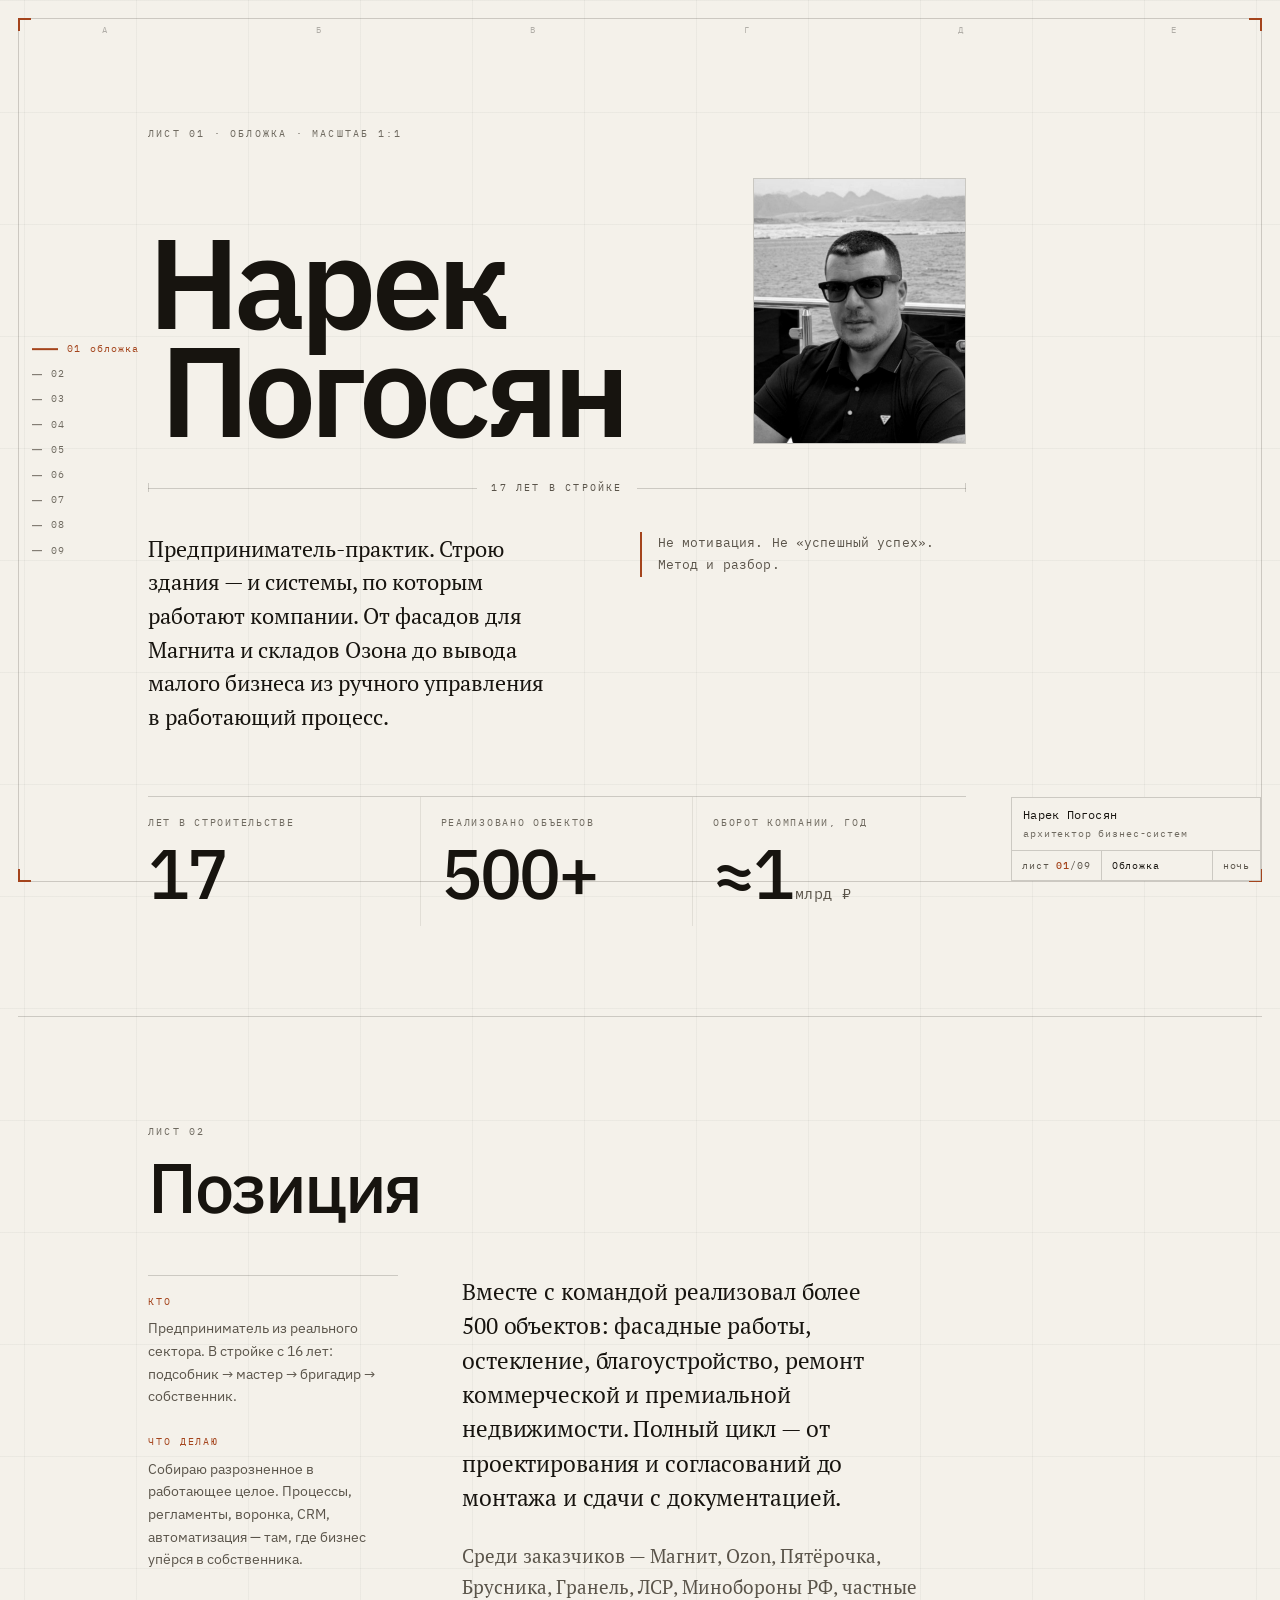
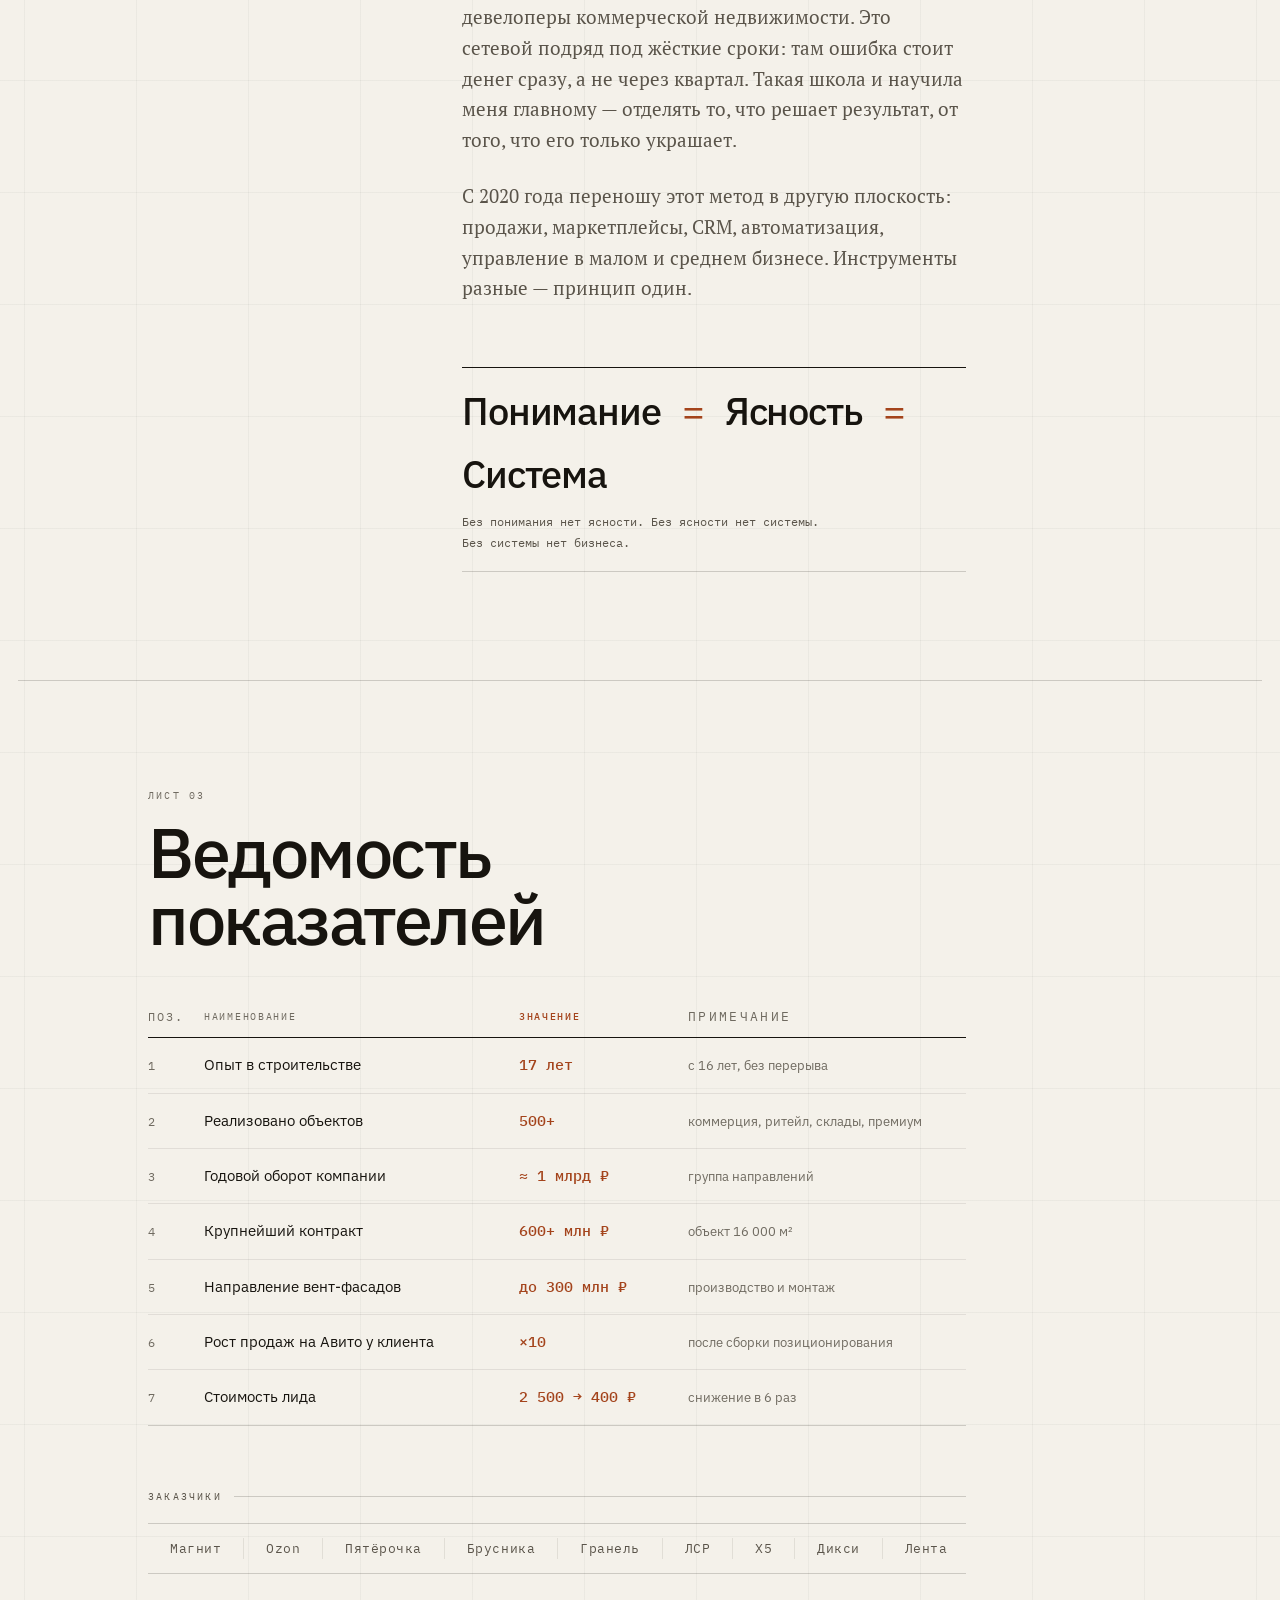
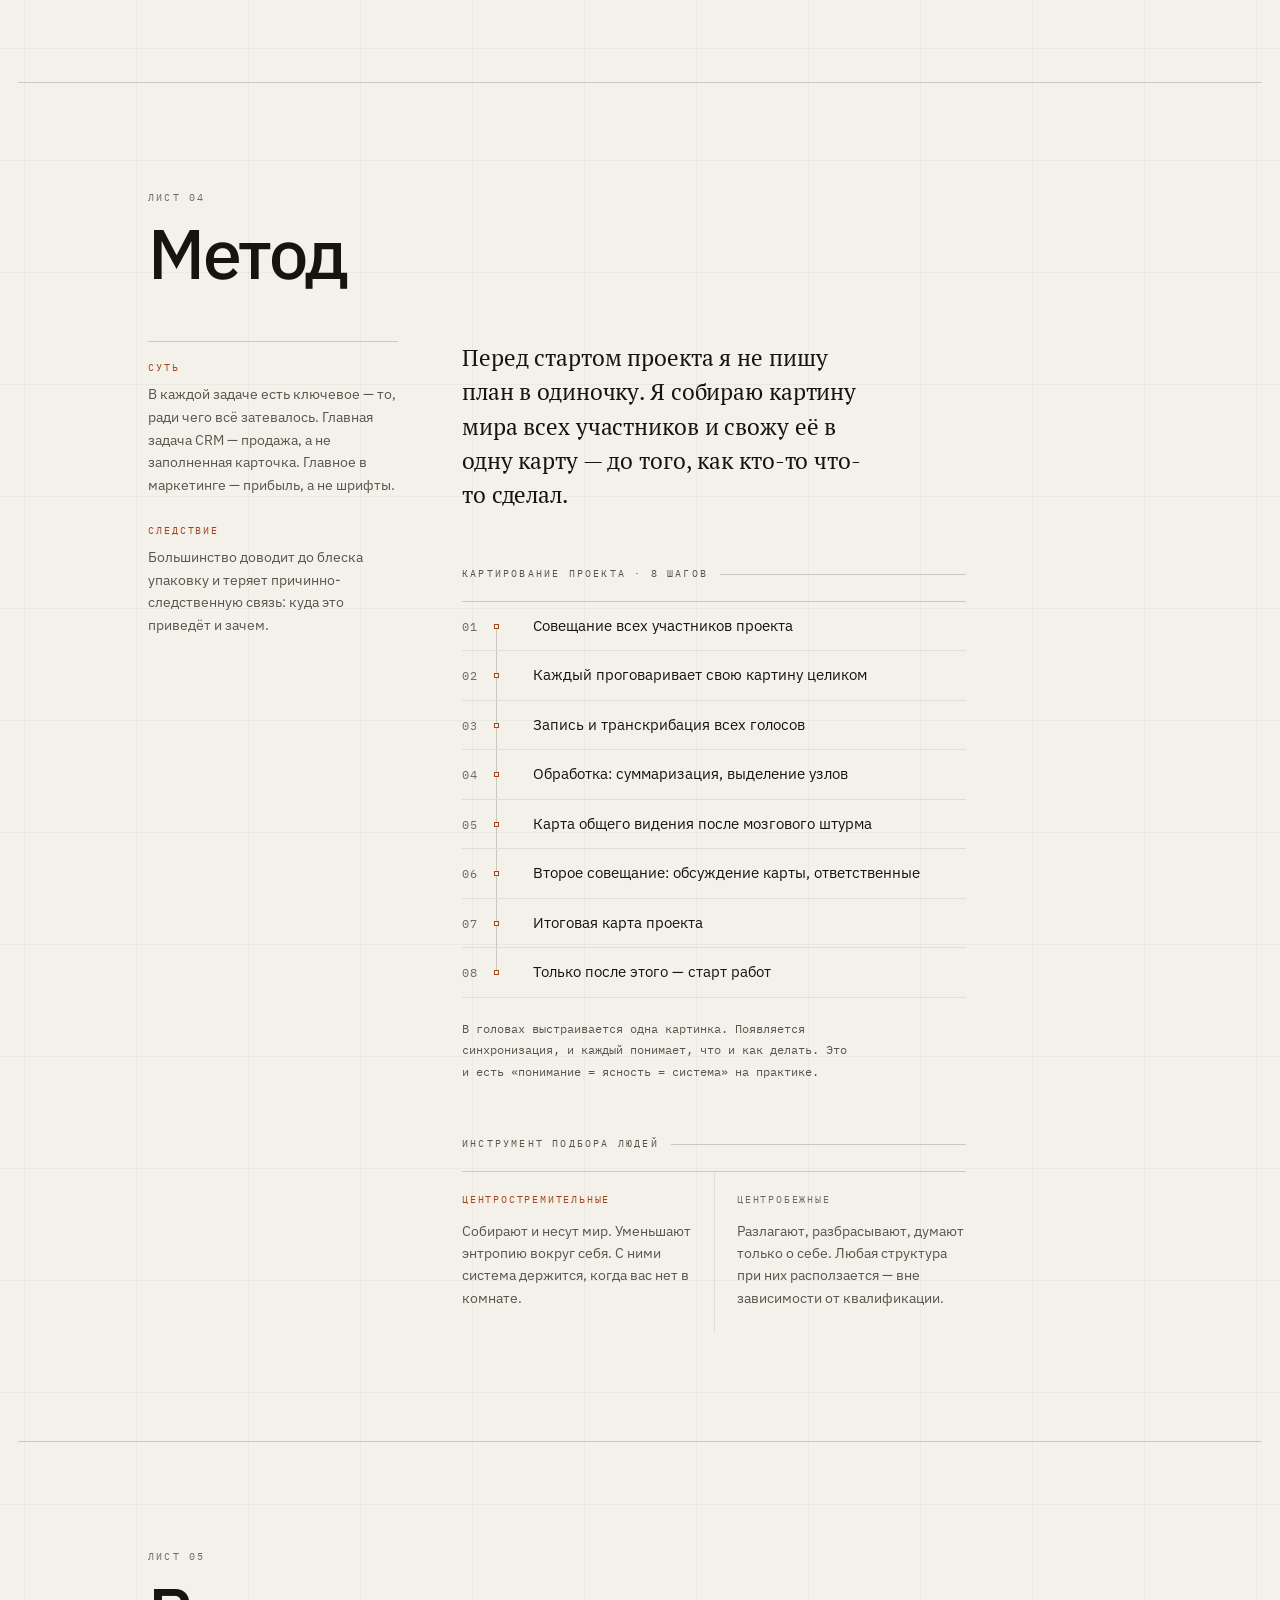
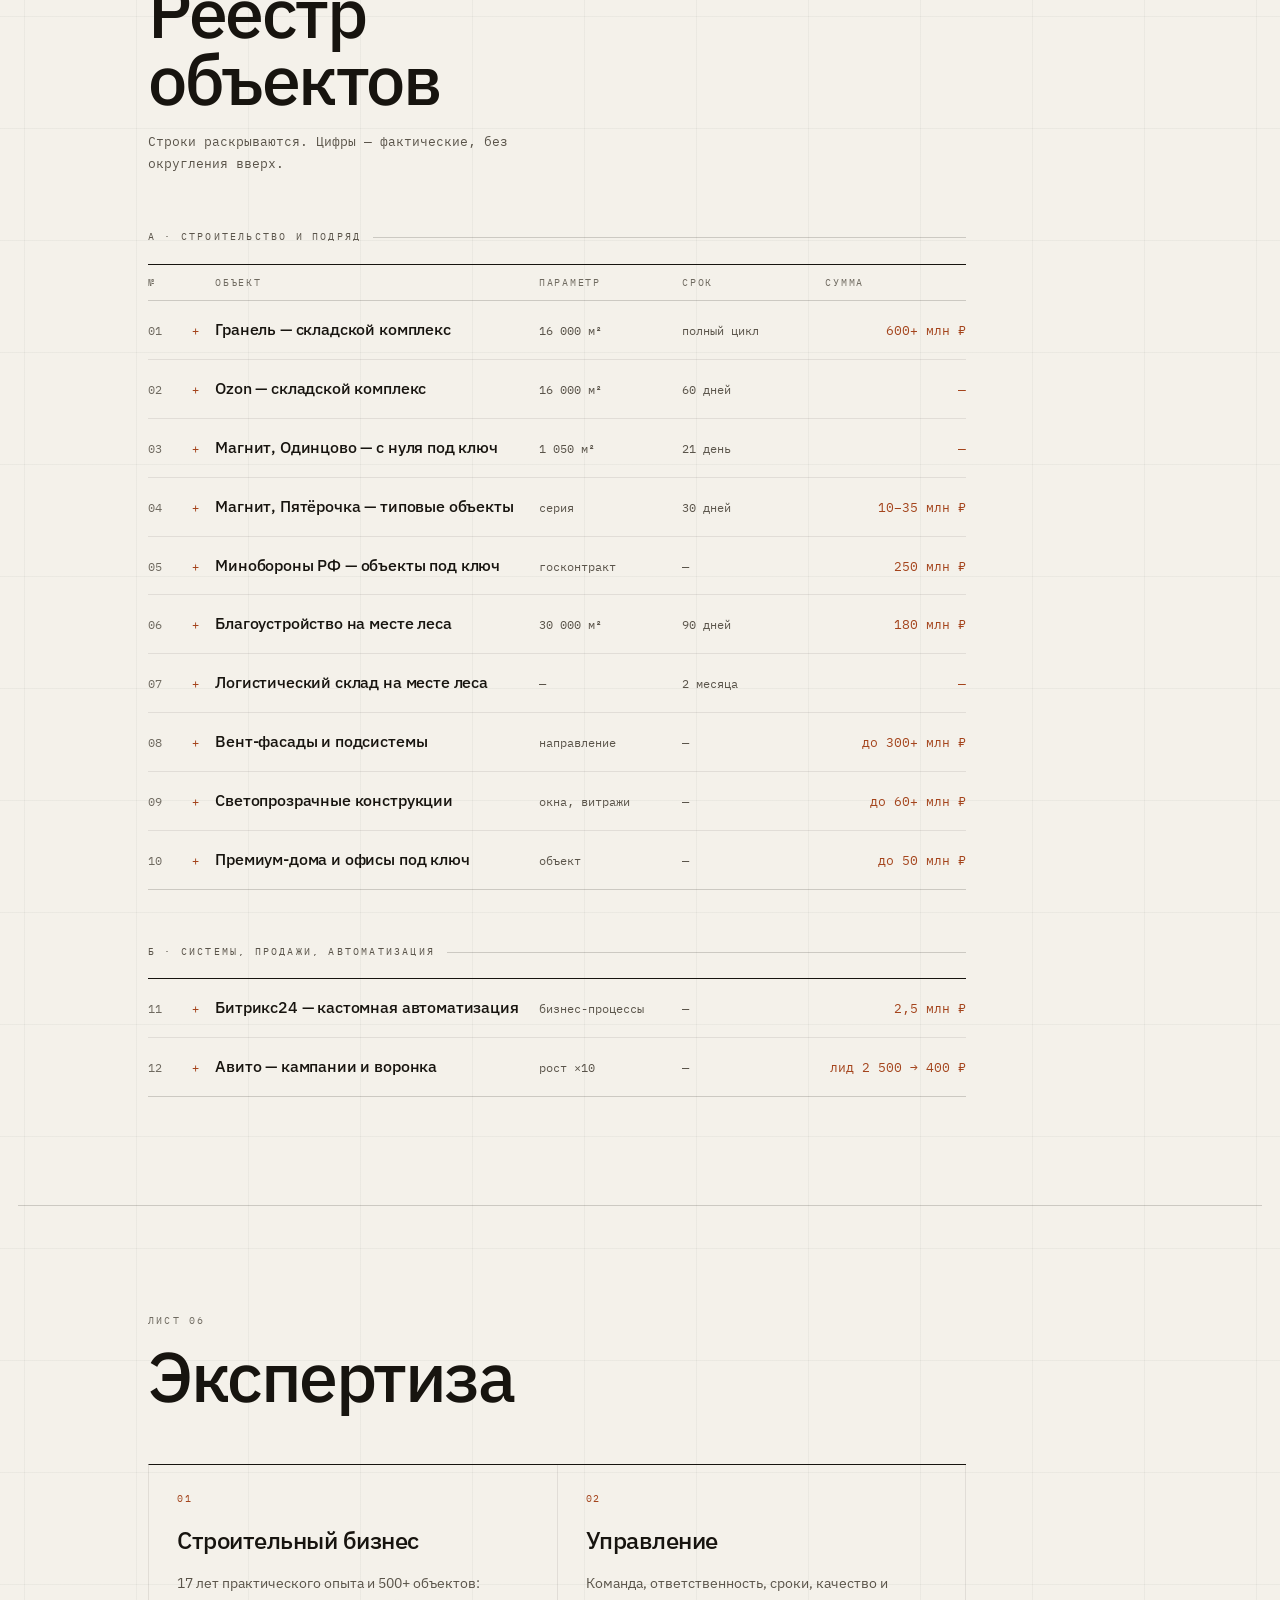
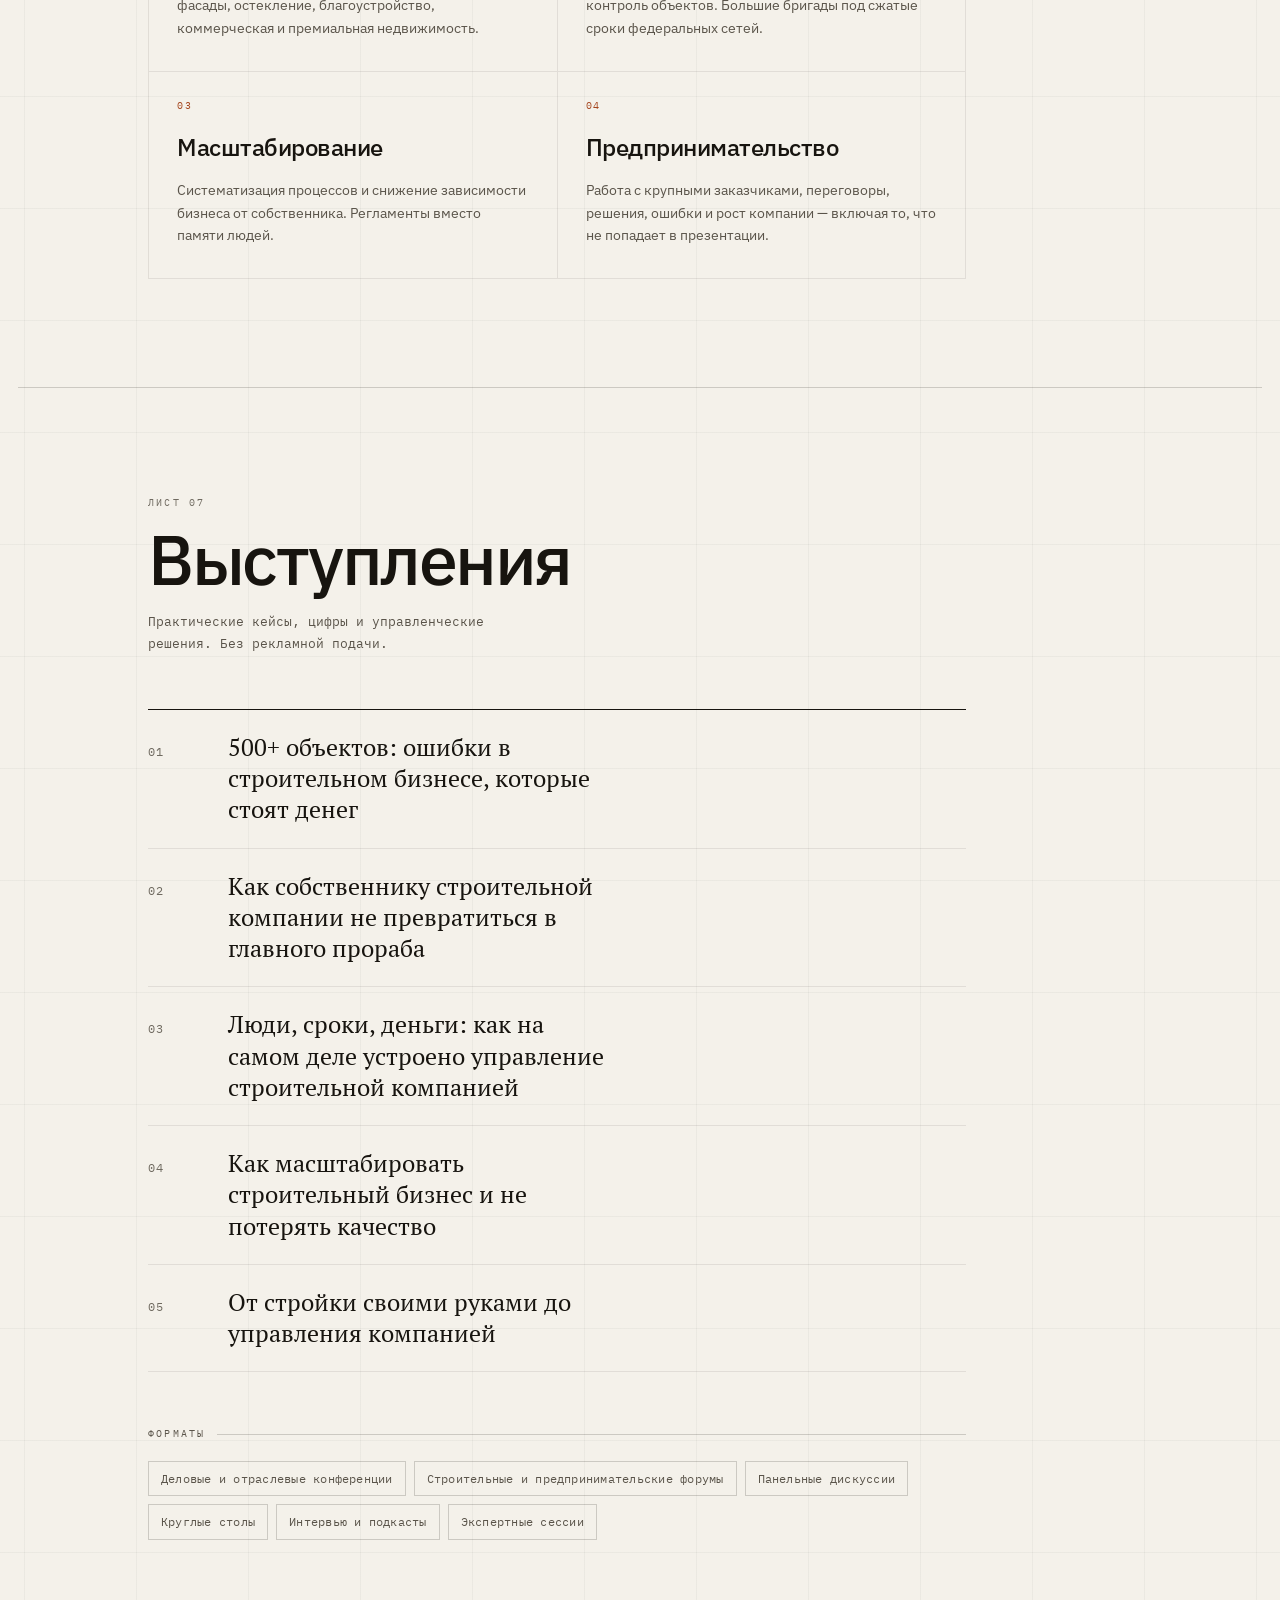
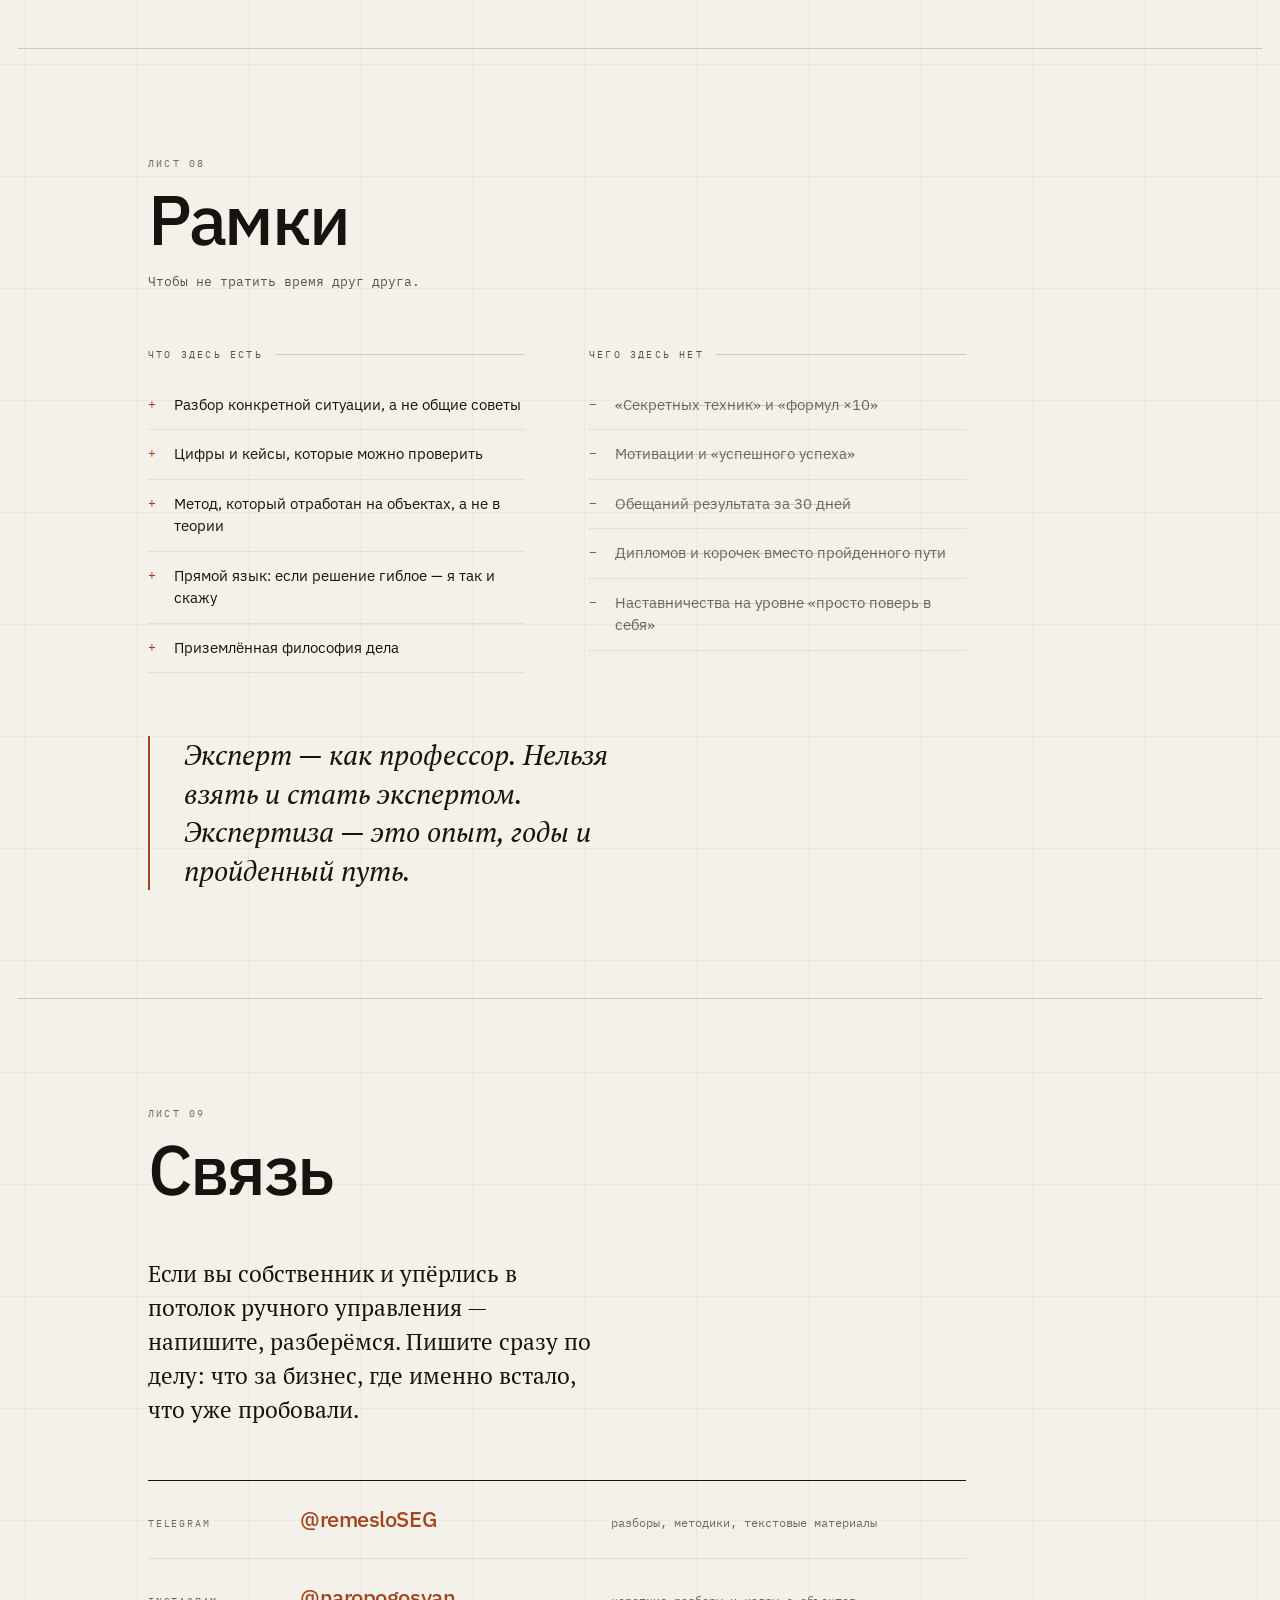
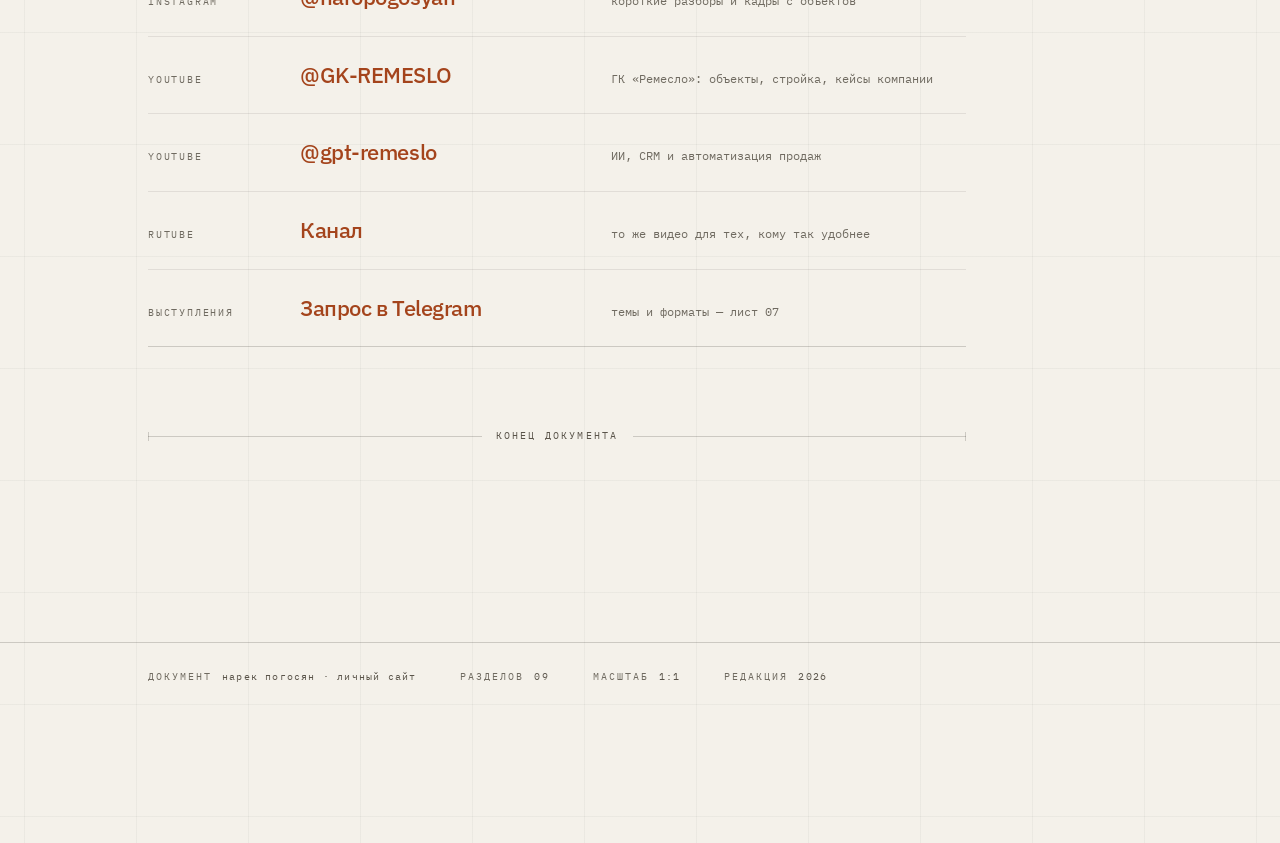
==== commit b825d99e: "Портрет на обложке рядом с именем Имя и кадр стоят в одной строке и садятся на общую нижнюю линию: и" ====
--- a/public/index.html
+++ b/public/index.html
@@ -81,10 +81,17 @@
   <div class="wrap">
     <p class="tag">Лист 01 · Обложка · масштаб 1:1</p>
 
-    <h1 class="name">
-      <span>Нарек</span>
-      <span>Погосян</span>
-    </h1>
+    <div class="cover-top">
+      <h1 class="name">
+        <span>Нарек</span>
+        <span>Погосян</span>
+      </h1>
+
+      <figure class="portrait">
+        <img src="img/portret.jpg" alt="Нарек Погосян" width="760" height="950"
+             fetchpriority="high" decoding="async">
+      </figure>
+    </div>
 
     <div class="dim" role="presentation"><span>17 лет в стройке</span></div>
 
--- a/public/css/style.css
+++ b/public/css/style.css
@@ -295,17 +295,42 @@
 }
 .sec-cover .wrap { width: 100%; }
 
+/* Имя и портрет стоят в одной строке и садятся на общую нижнюю линию:
+   имя прижато к низу кадра, кадр задаёт высоту блока. */
+.cover-top {
+  display: grid;
+  grid-template-columns: minmax(0, 1fr) clamp(150px, 26%, 300px);
+  gap: clamp(20px, 3.5vw, 52px);
+  align-items: end;
+  margin-top: clamp(20px, 4vh, 40px);
+}
+
 .name {
-  font-size: clamp(3.2rem, 13.2vw, 11.5rem);
+  font-size: clamp(3rem, 10vw, 9.5rem);
   line-height: .84;
   letter-spacing: -.045em;
   font-weight: 600;
-  margin-top: clamp(20px, 4vh, 40px);
   display: flex; flex-direction: column;
 }
 .name span { display: block; }
 .name span:last-child { padding-left: .09em; }
-@media (max-width: 680px) { .name { font-size: clamp(3.2rem, 17vw, 5rem); letter-spacing: -.035em; } }
+
+.portrait { margin: 0; }
+.portrait img {
+  display: block; width: 100%; height: auto;
+  border: 1px solid var(--rule);
+  /* Документальная подача: обесцвечено, как и просили в брифе про портреты.
+     Убрать цвет обратно — снять filter, файл лежит цветным. */
+  filter: grayscale(1) contrast(1.05);
+}
+
+/* На узком экране рядом уже не помещаются — кадр уходит под имя,
+   но остаётся небольшим, чтобы не съедать первый экран. */
+@media (max-width: 720px) {
+  .cover-top { grid-template-columns: 1fr; gap: clamp(18px, 3vh, 28px); }
+  .name { font-size: clamp(3.2rem, 17vw, 5rem); letter-spacing: -.035em; }
+  .portrait { max-width: 190px; }
+}
 
 .cover-grid {
   display: grid;
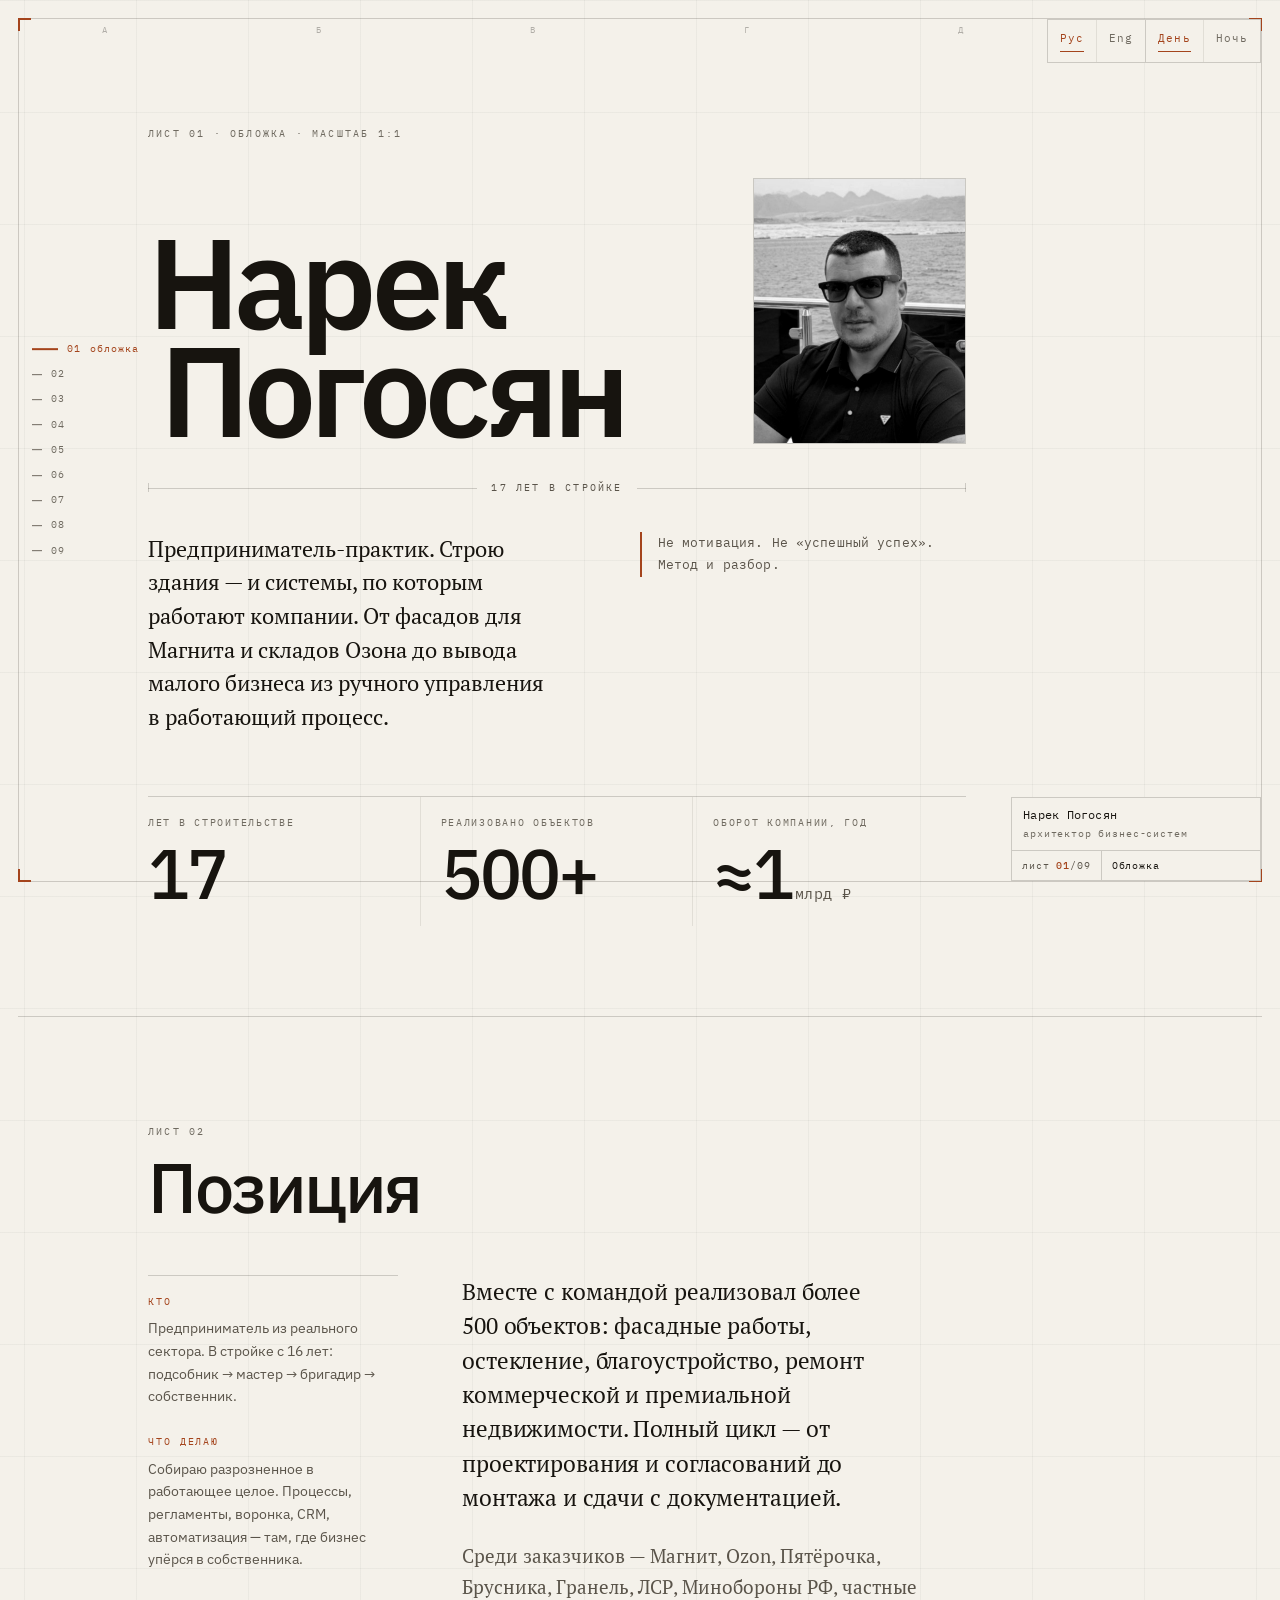
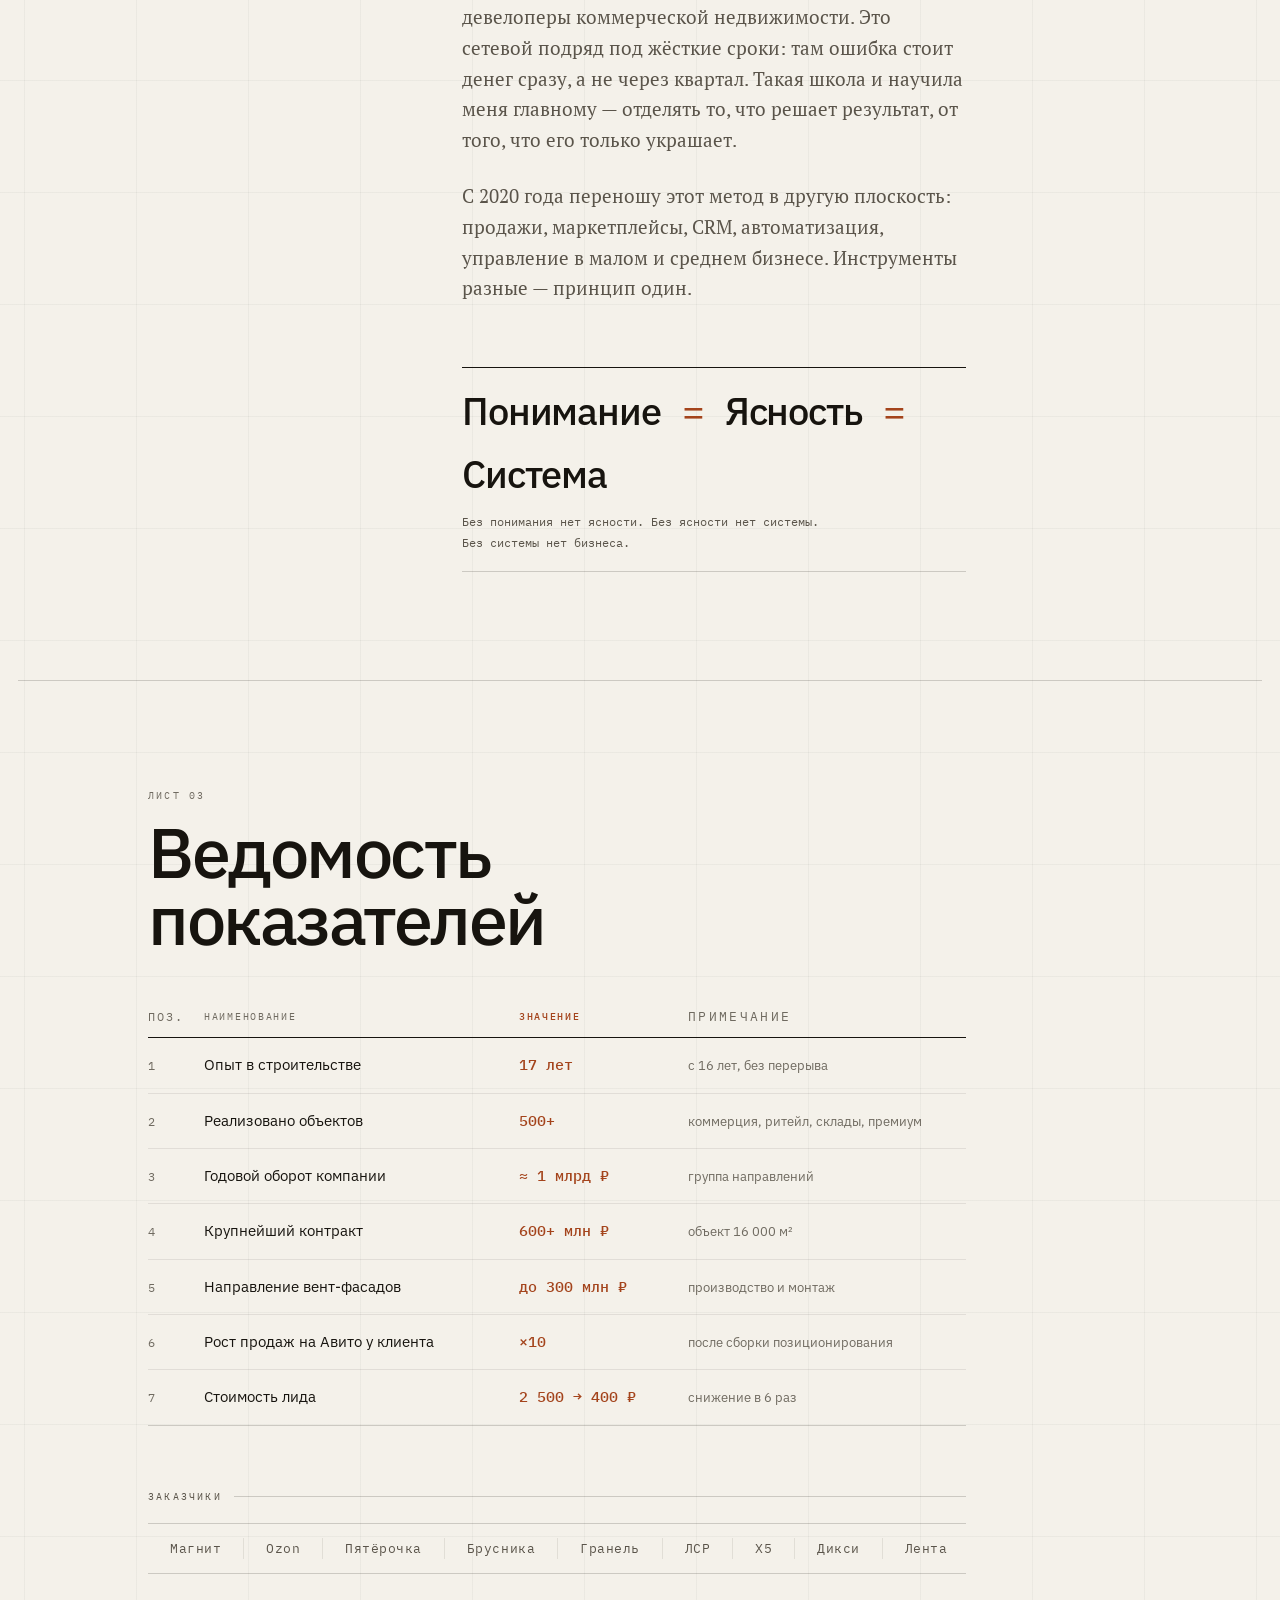
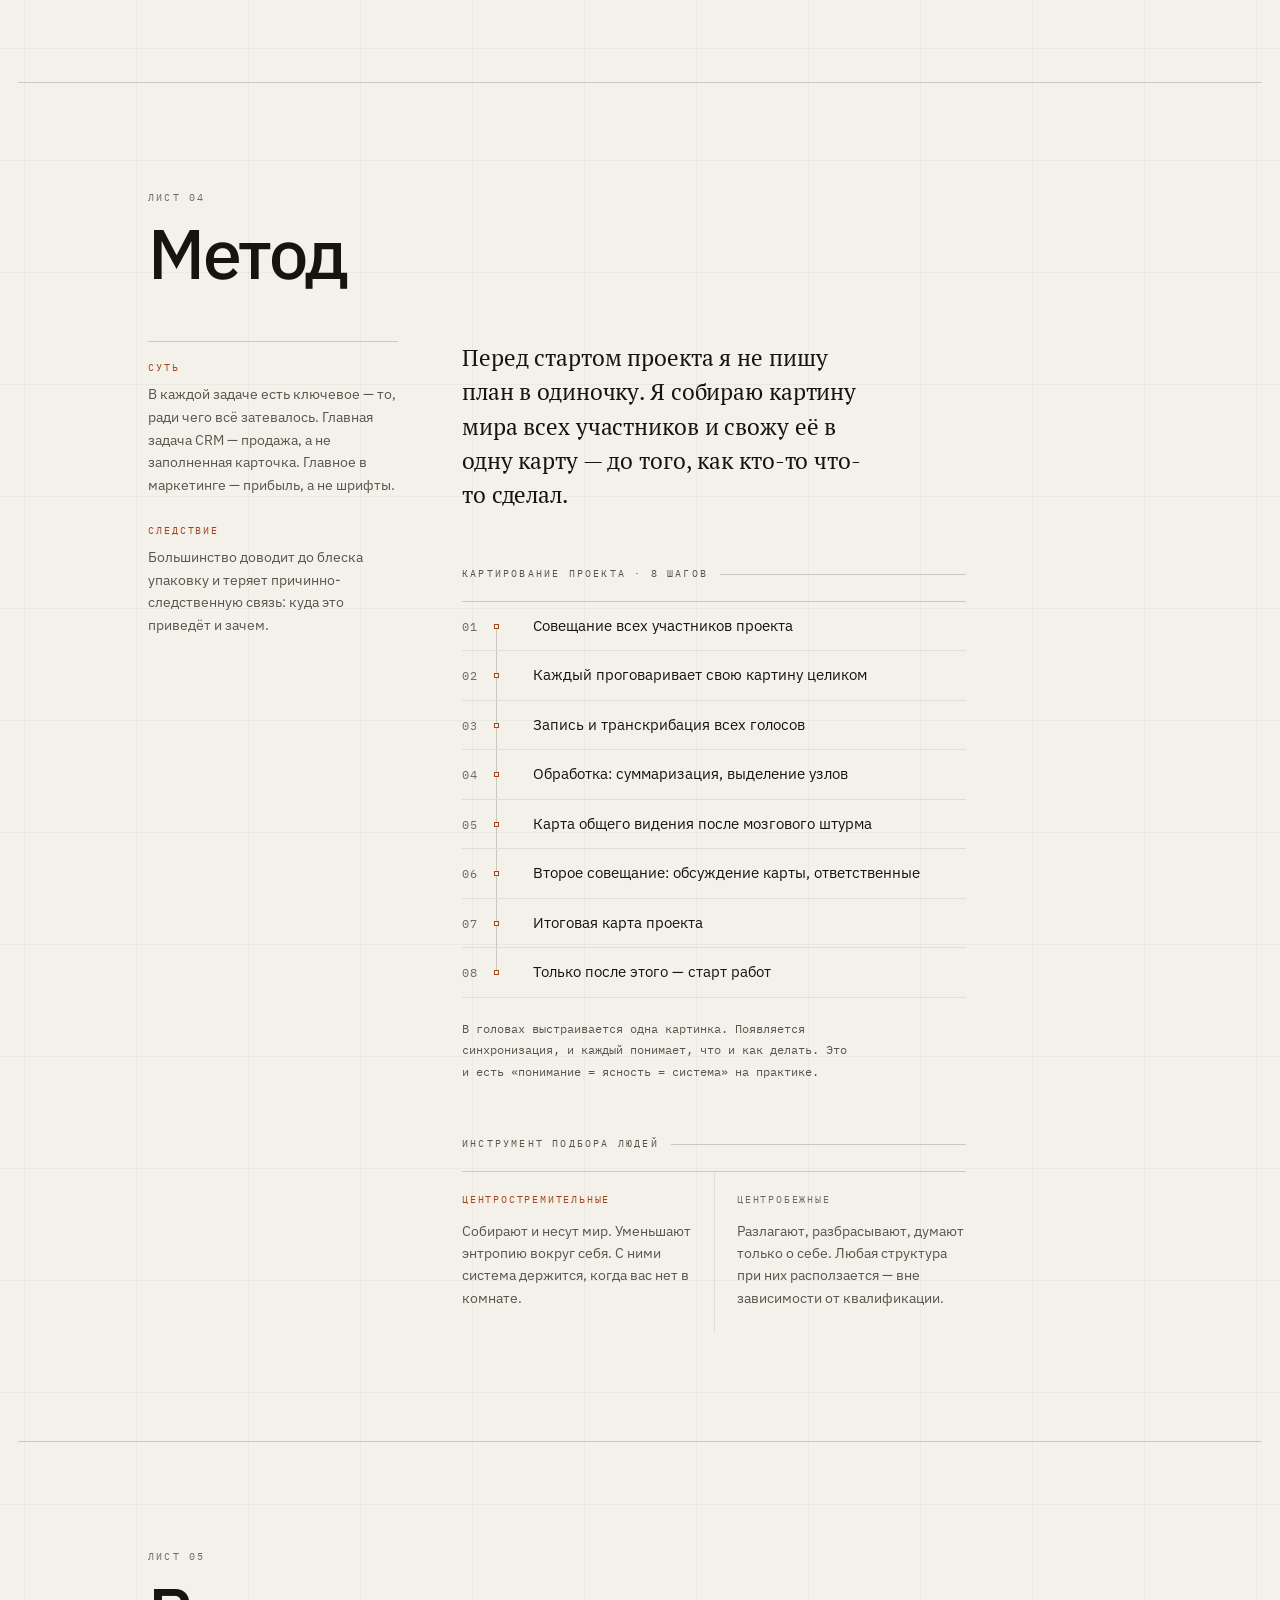
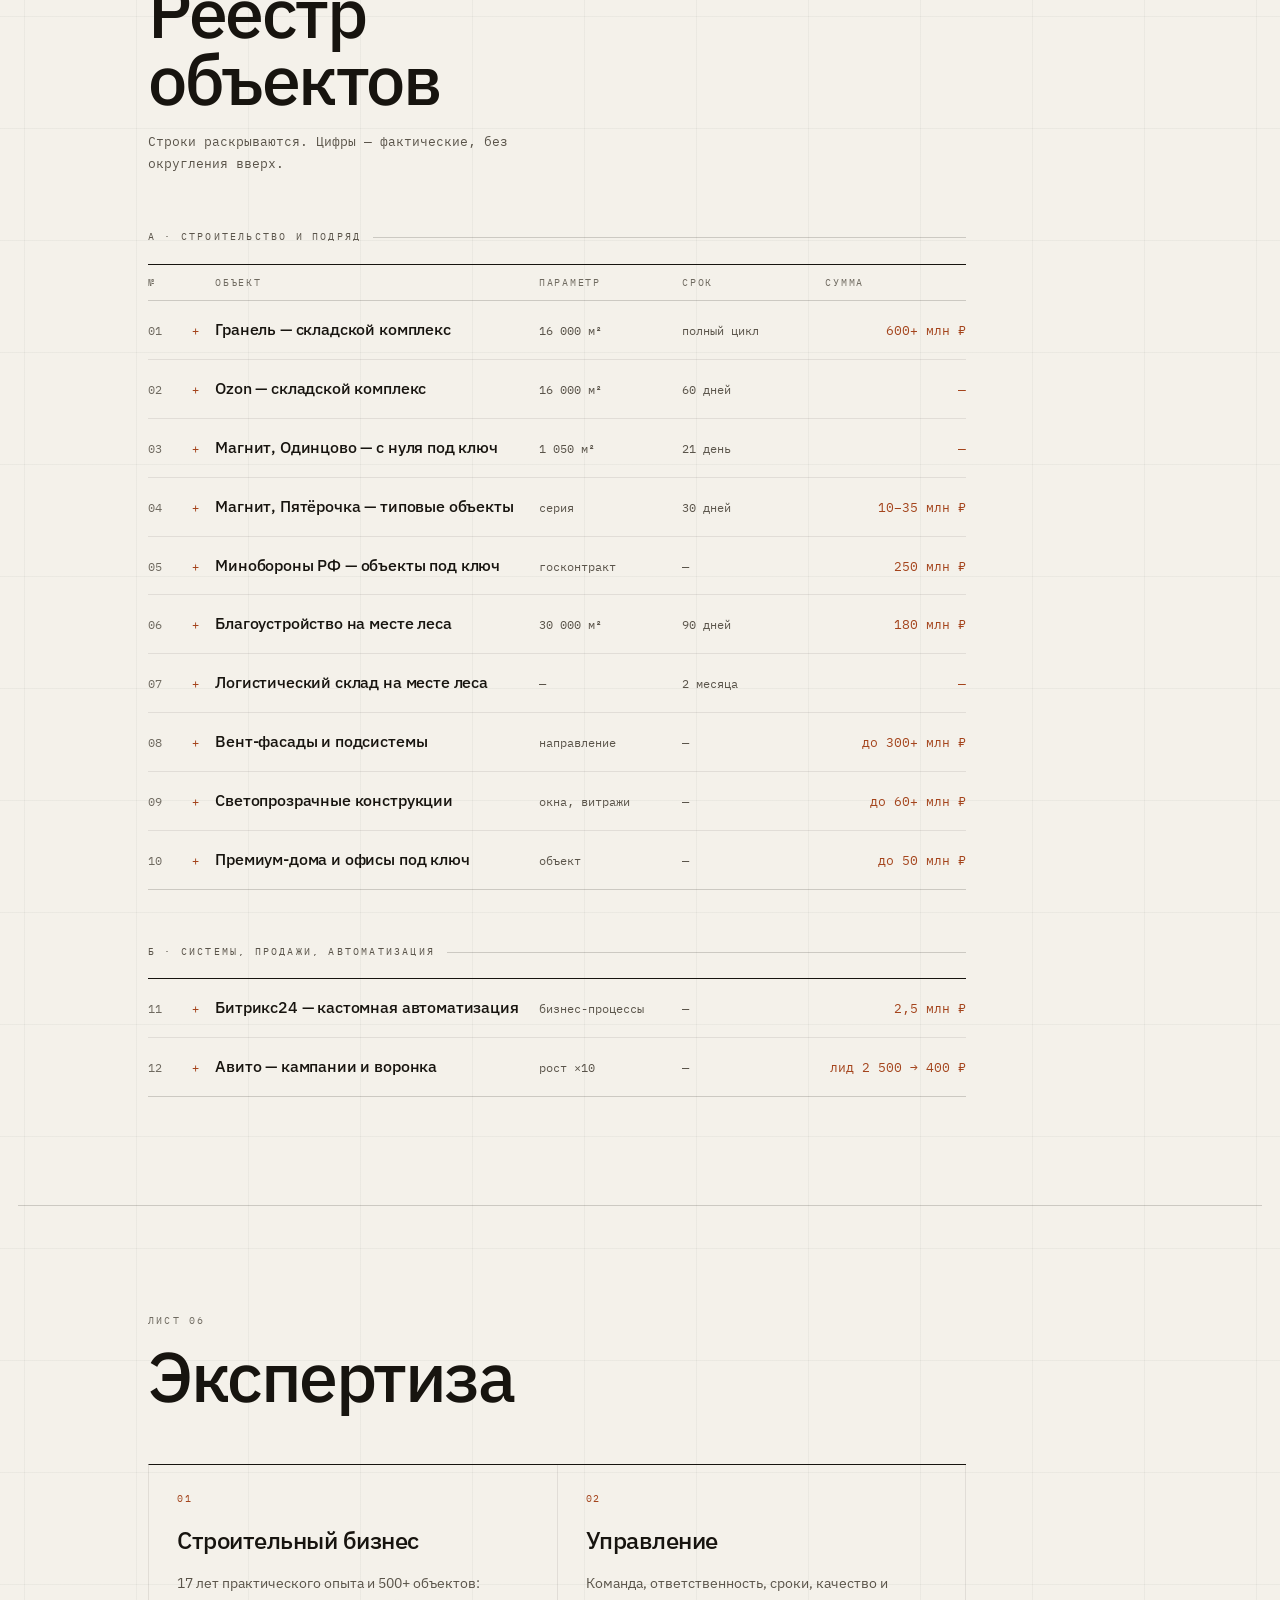
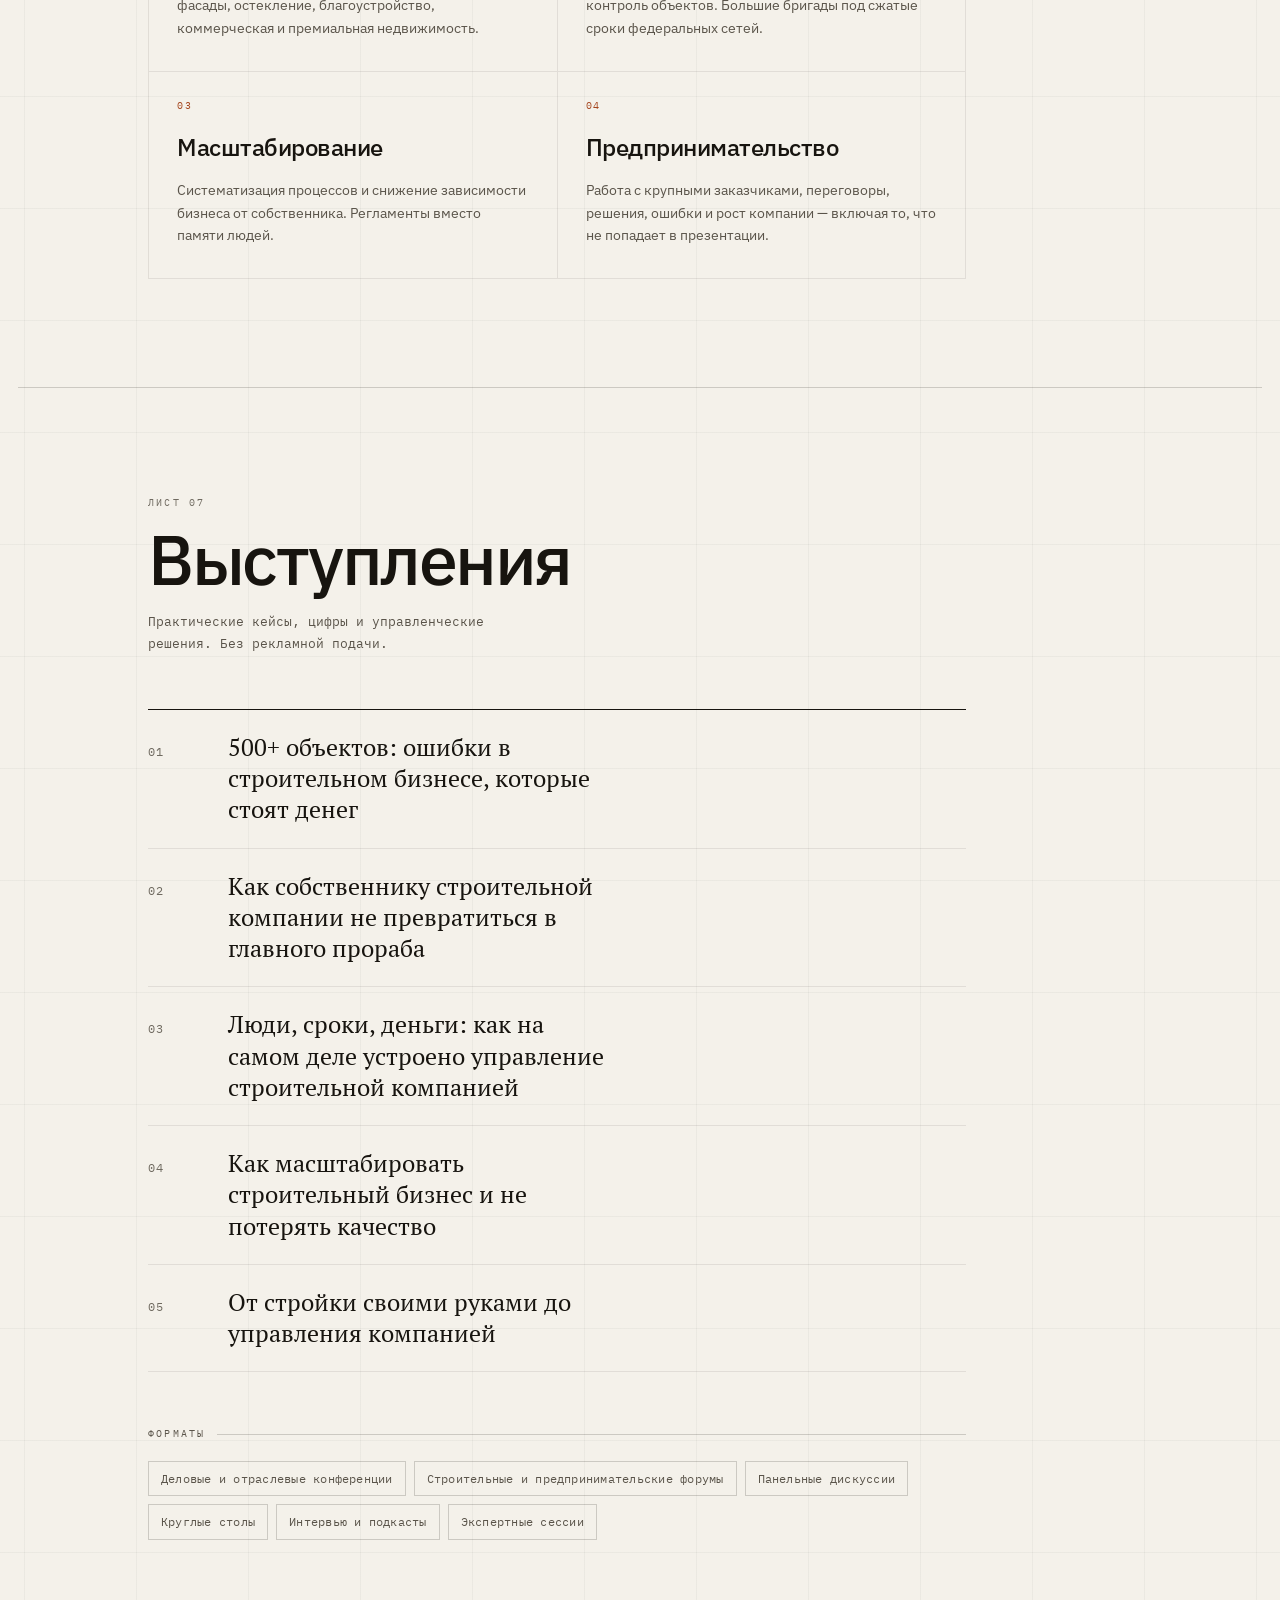
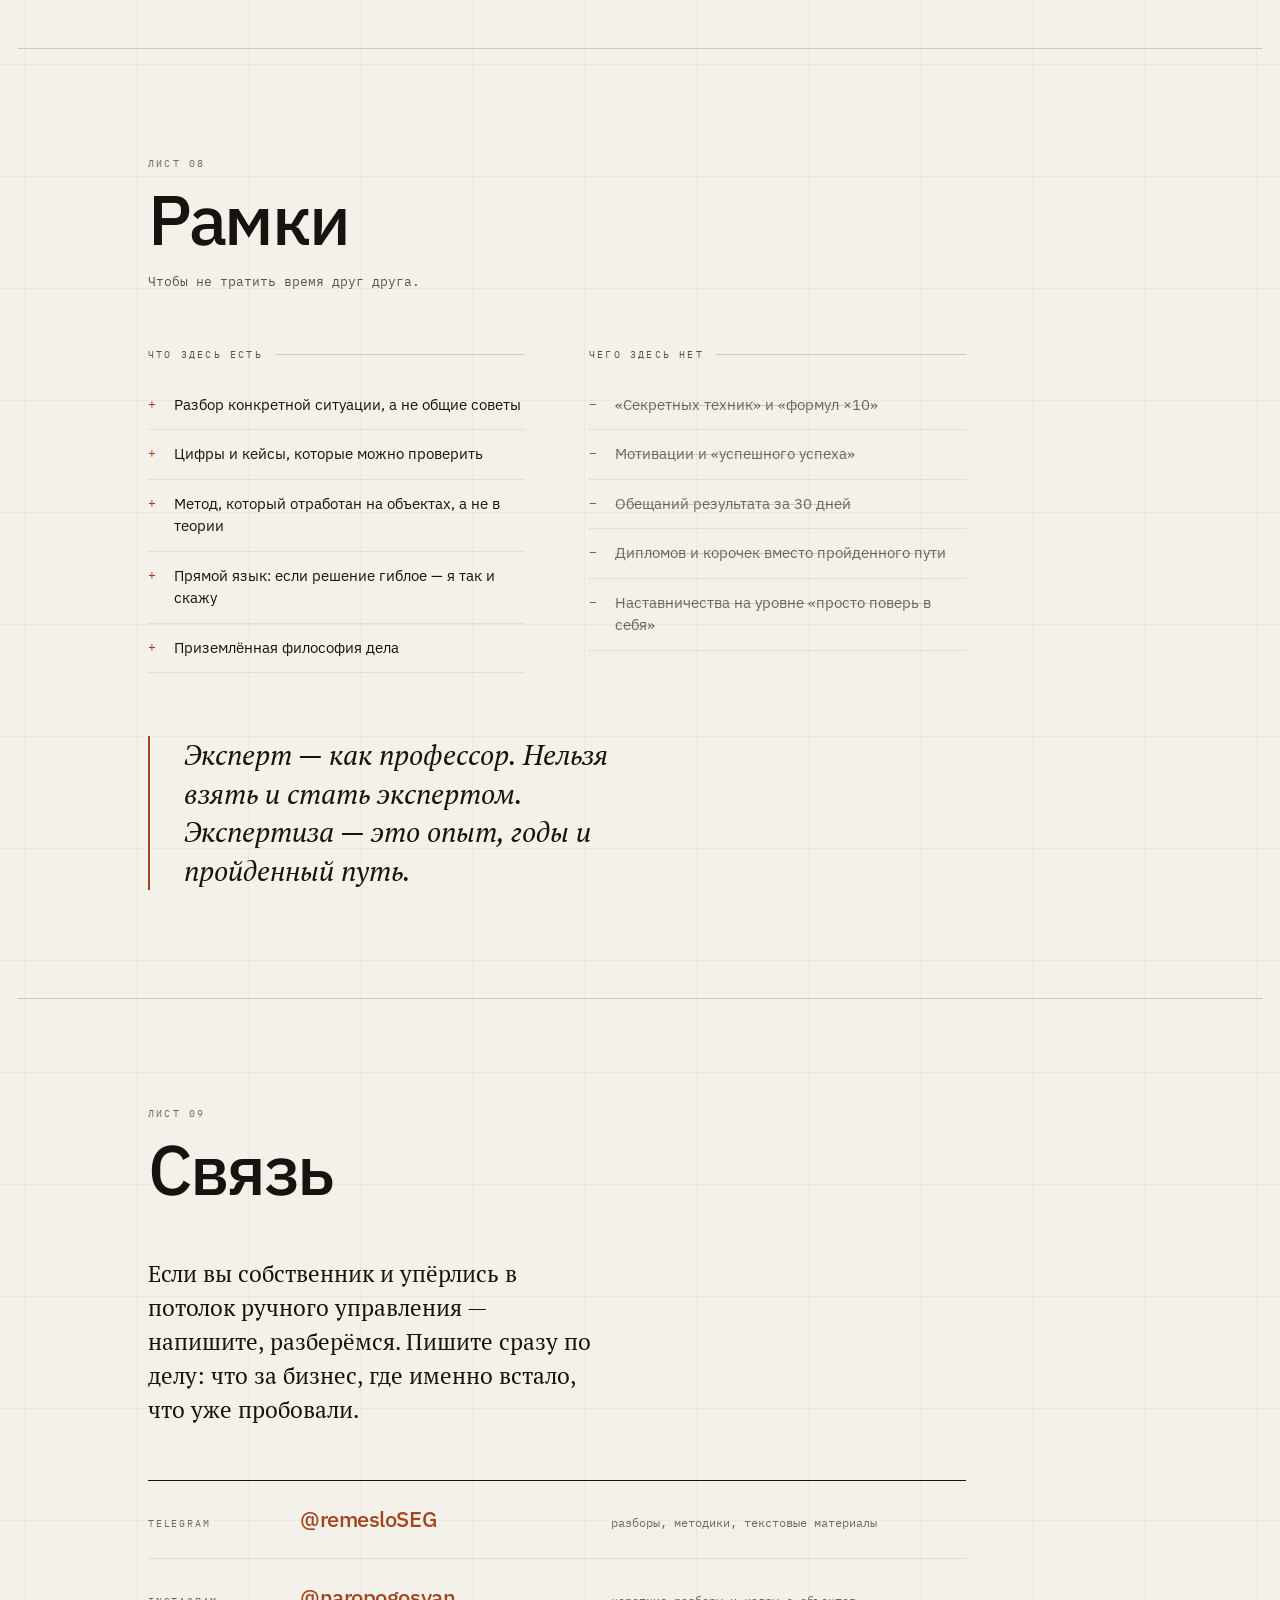
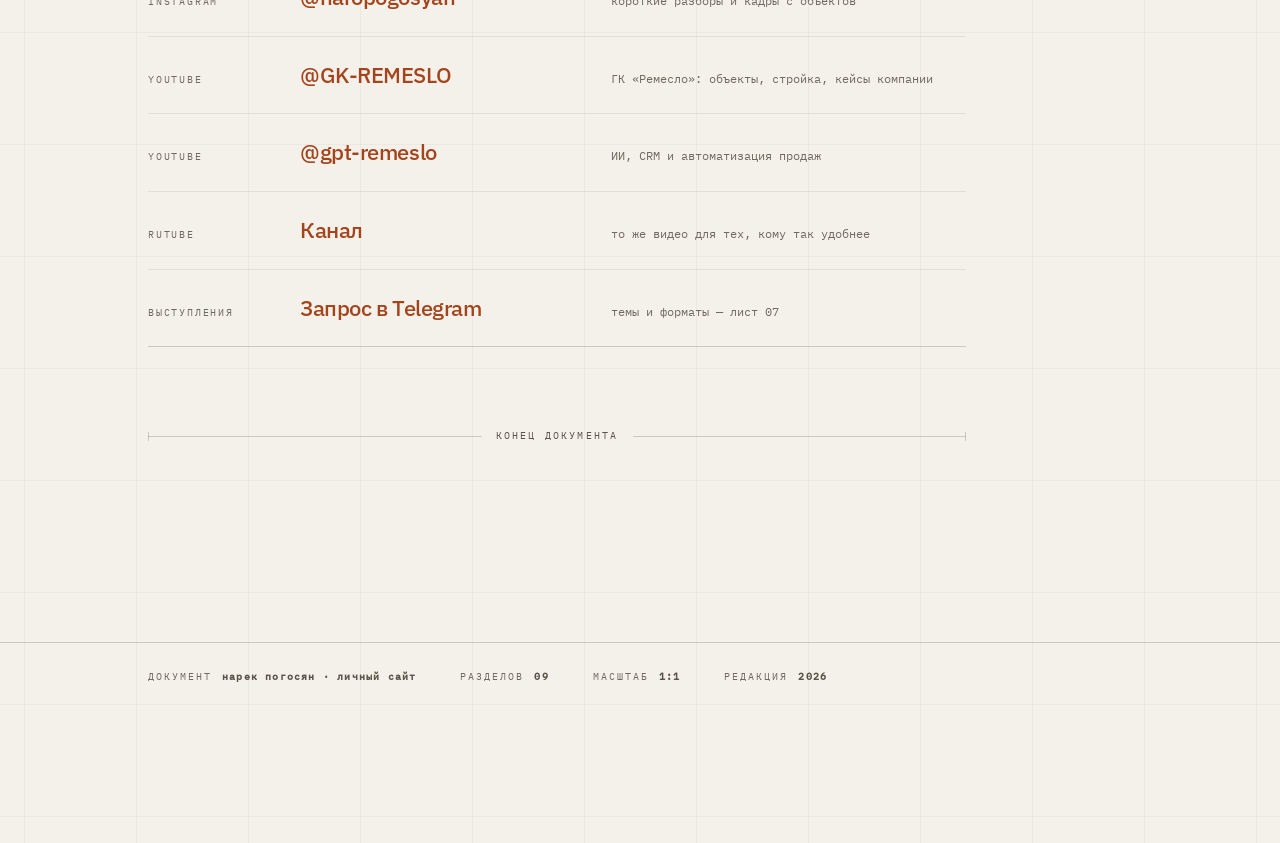
==== commit c7f9a7fc: "Четыре бага, два языка и заметный переключатель тем БАГИ  1. Системная тёмная тема не работала совсе" ====
--- a/public/index.html
+++ b/public/index.html
@@ -1,5 +1,5 @@
 <!DOCTYPE html>
-<html lang="ru" data-theme="light">
+<html lang="ru">
 <head>
 <meta charset="utf-8">
 <meta name="viewport" content="width=device-width, initial-scale=1, viewport-fit=cover">
@@ -7,9 +7,9 @@
 <title>Нарек Погосян — предприниматель, архитектор бизнес-систем</title>
 <meta name="description" content="17 лет в строительстве, 500+ объектов, оборот компании около миллиарда рублей. Заказчики: Магнит, Ozon, Пятёрочка, Брусника, ЛСР, Минобороны. Метод и разбор вместо мотивации.">
 
-<!-- Адрес сайта на Cloudflare пока не зафиксирован. Когда домен будет
-     известен, раскомментируйте обе строки и подставьте его. Пустой
-     canonical хуже отсутствующего, поэтому тут его нет.
+<!-- Адрес сайта пока не зафиксирован. Когда домен будет известен,
+     раскомментируйте обе строки и подставьте его. Пустой canonical
+     хуже отсутствующего, поэтому тут его нет.
 <link rel="canonical" href="https://ДОМЕН/">
 <meta property="og:url" content="https://ДОМЕН/">
 -->
@@ -27,6 +27,24 @@
 
 <link rel="icon" href="data:image/svg+xml,%3Csvg xmlns='http://www.w3.org/2000/svg' viewBox='0 0 32 32'%3E%3Crect width='32' height='32' fill='%23121110'/%3E%3Cpath d='M7 25V7h3l12 13V7h3v18h-3L10 12v13z' fill='%23d2703f'/%3E%3C/svg%3E">
 
+<!-- Тема и язык ставятся до первой отрисовки, иначе страница мигнёт чужим
+     цветом. Без этого скрипта разметка остаётся нейтральной, и тему берёт
+     на себя медиазапрос prefers-color-scheme — сайт работает и без JS. -->
+<script>
+(function () {
+  var d = document.documentElement;
+  try {
+    var t = localStorage.getItem('np-theme');
+    if (t === 'light' || t === 'dark') d.setAttribute('data-theme', t);
+  } catch (e) {}
+  try {
+    var q = new URLSearchParams(location.search).get('lang');
+    var l = q || localStorage.getItem('np-lang');
+    if (l === 'en') { d.lang = 'en'; d.setAttribute('data-lang', 'en'); }
+  } catch (e) {}
+}());
+</script>
+
 <link rel="preload" href="fonts/plex-sans-400-600-normal-cyrillic.woff2" as="font" type="font/woff2" crossorigin>
 <link rel="preload" href="fonts/pt-serif-400-normal-cyrillic.woff2" as="font" type="font/woff2" crossorigin>
 <link rel="preload" href="fonts/plex-mono-400-normal-cyrillic.woff2" as="font" type="font/woff2" crossorigin>
@@ -35,105 +53,118 @@
 </head>
 
 <body>
-<a class="skip" href="#s01">К содержанию</a>
+<a class="skip" href="#s01" data-i18n="skip">К содержанию</a>
 
 <!-- Рамка листа: поля, угловые засечки и координатная сетка по краям -->
 <div class="sheet-frame" aria-hidden="true">
   <div class="sf-border"></div>
   <b class="sf-corner tl"></b><b class="sf-corner tr"></b>
   <b class="sf-corner bl"></b><b class="sf-corner br"></b>
-  <div class="sf-coords sf-cols"><i>А</i><i>Б</i><i>В</i><i>Г</i><i>Д</i><i>Е</i></div>
+  <div class="sf-coords sf-cols" id="sfCols"><i>А</i><i>Б</i><i>В</i><i>Г</i><i>Д</i><i>Е</i></div>
   <div class="sf-coords sf-rows"><i>1</i><i>2</i><i>3</i><i>4</i></div>
 </div>
 
+<!-- Блок управления: язык и тема. Наверху справа, как поле примечаний
+     на чертеже. Работает только при включённом JS, поэтому и вставляется
+     скриптом — иначе висели бы мёртвые кнопки. -->
+<div class="ctl" id="ctl" hidden>
+  <div class="ctl-set" role="group" aria-label="Язык / Language">
+    <button type="button" class="ctl-b" data-lang-set="ru" aria-pressed="true">Рус</button>
+    <button type="button" class="ctl-b" data-lang-set="en" aria-pressed="false">Eng</button>
+  </div>
+  <div class="ctl-set" role="group" data-i18n-aria="ctl.theme" aria-label="Тема оформления">
+    <button type="button" class="ctl-b" data-theme-set="light" aria-pressed="true" data-i18n="ctl.light">День</button>
+    <button type="button" class="ctl-b" data-theme-set="dark" aria-pressed="false" data-i18n="ctl.dark">Ночь</button>
+  </div>
+</div>
+
 <!-- Корешок с номерами листов -->
-<nav class="rail" aria-label="Разделы">
+<nav class="rail" data-i18n-aria="rail.label" aria-label="Разделы">
   <ol>
-    <li><a href="#s01" data-rail="01"><b>01</b><span>Обложка</span></a></li>
-    <li><a href="#s02" data-rail="02"><b>02</b><span>Позиция</span></a></li>
-    <li><a href="#s03" data-rail="03"><b>03</b><span>Ведомость</span></a></li>
-    <li><a href="#s04" data-rail="04"><b>04</b><span>Метод</span></a></li>
-    <li><a href="#s05" data-rail="05"><b>05</b><span>Реестр объектов</span></a></li>
-    <li><a href="#s06" data-rail="06"><b>06</b><span>Экспертиза</span></a></li>
-    <li><a href="#s07" data-rail="07"><b>07</b><span>Выступления</span></a></li>
-    <li><a href="#s08" data-rail="08"><b>08</b><span>Рамки</span></a></li>
-    <li><a href="#s09" data-rail="09"><b>09</b><span>Связь</span></a></li>
+    <li><a href="#s01" data-rail="01"><b>01</b><span data-i18n="s01.name">Обложка</span></a></li>
+    <li><a href="#s02" data-rail="02"><b>02</b><span data-i18n="s02.name">Позиция</span></a></li>
+    <li><a href="#s03" data-rail="03"><b>03</b><span data-i18n="s03.name">Ведомость</span></a></li>
+    <li><a href="#s04" data-rail="04"><b>04</b><span data-i18n="s04.name">Метод</span></a></li>
+    <li><a href="#s05" data-rail="05"><b>05</b><span data-i18n="s05.name">Реестр объектов</span></a></li>
+    <li><a href="#s06" data-rail="06"><b>06</b><span data-i18n="s06.name">Экспертиза</span></a></li>
+    <li><a href="#s07" data-rail="07"><b>07</b><span data-i18n="s07.name">Выступления</span></a></li>
+    <li><a href="#s08" data-rail="08"><b>08</b><span data-i18n="s08.name">Рамки</span></a></li>
+    <li><a href="#s09" data-rail="09"><b>09</b><span data-i18n="s09.name">Связь</span></a></li>
   </ol>
 </nav>
 
 <!-- Штамп -->
 <div class="stamp">
   <div class="st-row st-name">
-    <span class="st-who">Нарек Погосян</span>
-    <span class="st-role">архитектор бизнес-систем</span>
+    <span class="st-who" data-i18n="who">Нарек Погосян</span>
+    <span class="st-role" data-i18n="role">архитектор бизнес-систем</span>
   </div>
   <div class="st-row st-meta">
-    <span class="st-sheet">лист <b id="stampNum">01</b>/09</span>
+    <span class="st-sheet"><span data-i18n="sheet">лист</span> <b id="stampNum">01</b>/09</span>
     <span class="st-title" id="stampTitle">Обложка</span>
-    <button class="st-theme" id="themeBtn" type="button" aria-label="Переключить тему">день</button>
   </div>
 </div>
 
 <main>
 
 <!-- ═══ 01 ═══════════════════════════════════════════ -->
-<section id="s01" class="sec sec-cover" data-num="01" data-title="Обложка">
-  <div class="wrap">
-    <p class="tag">Лист 01 · Обложка · масштаб 1:1</p>
+<section id="s01" class="sec sec-cover" data-num="01" data-title-key="s01.name">
+  <div class="wrap">
+    <p class="tag" data-i18n="s01.tag">Лист 01 · Обложка · масштаб 1:1</p>
 
     <div class="cover-top">
       <h1 class="name">
-        <span>Нарек</span>
-        <span>Погосян</span>
+        <span data-i18n="first">Нарек</span>
+        <span data-i18n="last">Погосян</span>
       </h1>
 
       <figure class="portrait">
-        <img src="img/portret.jpg" alt="Нарек Погосян" width="760" height="950"
+        <img src="img/portret.jpg" data-i18n-alt="who" alt="Нарек Погосян" width="760" height="950"
              fetchpriority="high" decoding="async">
       </figure>
     </div>
 
-    <div class="dim" role="presentation"><span>17 лет в стройке</span></div>
+    <div class="dim" role="presentation"><span data-i18n="s01.dim">17 лет в стройке</span></div>
 
     <div class="cover-grid">
-      <p class="lede">
+      <p class="lede" data-i18n="s01.lede">
         Предприниматель-практик. Строю здания — и системы,
         по которым работают компании. От фасадов для Магнита
         и складов Озона до вывода малого бизнеса из ручного
         управления в работающий процесс.
       </p>
-      <p class="lede-note">
+      <p class="lede-note" data-i18n-html="s01.note">
         Не мотивация. Не «успешный успех».<br>
         Метод и разбор.
       </p>
     </div>
 
     <dl class="facts">
-      <div><dt>Лет в строительстве</dt><dd><b>17</b></dd></div>
-      <div><dt>Реализовано объектов</dt><dd><b>500+</b></dd></div>
-      <div><dt>Оборот компании, год</dt><dd><b>≈1</b><i>млрд&nbsp;₽</i></dd></div>
+      <div><dt data-i18n="s01.f1">Лет в строительстве</dt><dd><b>17</b></dd></div>
+      <div><dt data-i18n="s01.f2">Реализовано объектов</dt><dd><b>500+</b></dd></div>
+      <div><dt data-i18n="s01.f3">Оборот компании, год</dt><dd><b>≈1</b><i data-i18n="unit.bn">млрд&nbsp;₽</i></dd></div>
     </dl>
   </div>
 </section>
 
 <!-- ═══ 02 ═══════════════════════════════════════════ -->
-<section id="s02" class="sec" data-num="02" data-title="Позиция">
-  <div class="wrap">
-    <header class="sec-head">
-      <p class="tag">Лист 02</p>
-      <h2>Позиция</h2>
+<section id="s02" class="sec" data-num="02" data-title-key="s02.name">
+  <div class="wrap">
+    <header class="sec-head">
+      <p class="tag"><span data-i18n="sheet.c">Лист</span> 02</p>
+      <h2 data-i18n="s02.name">Позиция</h2>
     </header>
 
     <div class="two-col">
       <div class="col-side">
-        <p class="side-label">Кто</p>
-        <p class="side-note">
+        <p class="side-label" data-i18n="s02.l1">Кто</p>
+        <p class="side-note" data-i18n="s02.n1">
           Предприниматель из реального сектора.
           В стройке с 16 лет: подсобник → мастер →
           бригадир → собственник.
         </p>
-        <p class="side-label">Что делаю</p>
-        <p class="side-note">
+        <p class="side-label" data-i18n="s02.l2">Что делаю</p>
+        <p class="side-note" data-i18n="s02.n2">
           Собираю разрозненное в работающее целое.
           Процессы, регламенты, воронка, CRM,
           автоматизация — там, где бизнес упёрся
@@ -142,35 +173,37 @@
       </div>
 
       <div class="col-main">
-        <p class="prose-lead">
+        <p class="prose-lead" data-i18n="s02.p1">
           Вместе с командой реализовал более 500 объектов: фасадные работы,
           остекление, благоустройство, ремонт коммерческой и премиальной
           недвижимости. Полный цикл — от проектирования и согласований
           до монтажа и сдачи с документацией.
         </p>
-        <p class="prose">
+        <p class="prose" data-i18n="s02.p2">
           Среди заказчиков — Магнит, Ozon, Пятёрочка, Брусника, Гранель, ЛСР,
           Минобороны РФ, частные девелоперы коммерческой недвижимости.
           Это сетевой подряд под жёсткие сроки: там ошибка стоит денег сразу,
           а не через квартал. Такая школа и научила меня главному —
           отделять то, что решает результат, от того, что его только украшает.
         </p>
-        <p class="prose">
+        <p class="prose" data-i18n="s02.p3">
           С 2020 года переношу этот метод в другую плоскость: продажи,
           маркетплейсы, CRM, автоматизация, управление в малом и среднем
           бизнесе. Инструменты разные — принцип один.
         </p>
 
-        <!-- Портрет с объекта. Положите файл в img/ и раскомментируйте:
+        <!-- Кадр с объекта. Положите файл в img/ и раскомментируйте:
         <figure class="shot">
-          <img src="img/portret.jpg" alt="Нарек Погосян на объекте" width="1200" height="1500" loading="lazy" decoding="async">
+          <img src="img/obj.jpg" alt="Объект в работе" width="1200" height="1500" loading="lazy" decoding="async">
           <figcaption>Подпись: объект, город, год</figcaption>
         </figure>
         -->
 
         <figure class="formula">
-          <div class="fx"><span>Понимание</span><em>=</em><span>Ясность</span><em>=</em><span>Система</span></div>
-          <figcaption>Без понимания нет ясности. Без ясности нет системы. Без системы нет бизнеса.</figcaption>
+          <div class="fx">
+            <span data-i18n="fx1">Понимание</span><em>=</em><span data-i18n="fx2">Ясность</span><em>=</em><span data-i18n="fx3">Система</span>
+          </div>
+          <figcaption data-i18n="s02.fxc">Без понимания нет ясности. Без ясности нет системы. Без системы нет бизнеса.</figcaption>
         </figure>
       </div>
     </div>
@@ -178,35 +211,40 @@
 </section>
 
 <!-- ═══ 03 ═══════════════════════════════════════════ -->
-<section id="s03" class="sec" data-num="03" data-title="Ведомость">
-  <div class="wrap">
-    <header class="sec-head">
-      <p class="tag">Лист 03</p>
-      <h2>Ведомость<br>показателей</h2>
+<section id="s03" class="sec" data-num="03" data-title-key="s03.name">
+  <div class="wrap">
+    <header class="sec-head">
+      <p class="tag"><span data-i18n="sheet.c">Лист</span> 03</p>
+      <h2 data-i18n-html="s03.h">Ведомость<br>показателей</h2>
     </header>
 
     <table class="ved">
-      <caption class="vis-hidden">Ключевые показатели практики</caption>
+      <caption class="vis-hidden" data-i18n="s03.cap">Ключевые показатели практики</caption>
       <thead>
-        <tr><th scope="col" class="c-pos">Поз.</th><th scope="col">Наименование</th><th scope="col" class="c-val">Значение</th><th scope="col" class="c-note">Примечание</th></tr>
+        <tr>
+          <th scope="col" class="c-pos" data-i18n="th.pos">Поз.</th>
+          <th scope="col" data-i18n="th.item">Наименование</th>
+          <th scope="col" class="c-val" data-i18n="th.val">Значение</th>
+          <th scope="col" class="c-note" data-i18n="th.note">Примечание</th>
+        </tr>
       </thead>
       <tbody>
-        <tr><td class="c-pos">1</td><td>Опыт в строительстве</td><td class="c-val">17 лет</td><td class="c-note">с 16 лет, без перерыва</td></tr>
-        <tr><td class="c-pos">2</td><td>Реализовано объектов</td><td class="c-val">500+</td><td class="c-note">коммерция, ритейл, склады, премиум</td></tr>
-        <tr><td class="c-pos">3</td><td>Годовой оборот компании</td><td class="c-val">≈ 1 млрд ₽</td><td class="c-note">группа направлений</td></tr>
-        <tr><td class="c-pos">4</td><td>Крупнейший контракт</td><td class="c-val">600+ млн ₽</td><td class="c-note">объект 16 000 м²</td></tr>
-        <tr><td class="c-pos">5</td><td>Направление вент-фасадов</td><td class="c-val">до 300 млн ₽</td><td class="c-note">производство и монтаж</td></tr>
-        <tr><td class="c-pos">6</td><td>Рост продаж на Авито у клиента</td><td class="c-val">×10</td><td class="c-note">после сборки позиционирования</td></tr>
-        <tr><td class="c-pos">7</td><td>Стоимость лида</td><td class="c-val">2 500 → 400 ₽</td><td class="c-note">снижение в 6 раз</td></tr>
+        <tr><td class="c-pos">1</td><td data-i18n="v1">Опыт в строительстве</td><td class="c-val" data-i18n="v1v">17 лет</td><td class="c-note" data-i18n="v1n">с 16 лет, без перерыва</td></tr>
+        <tr><td class="c-pos">2</td><td data-i18n="v2">Реализовано объектов</td><td class="c-val">500+</td><td class="c-note" data-i18n="v2n">коммерция, ритейл, склады, премиум</td></tr>
+        <tr><td class="c-pos">3</td><td data-i18n="v3">Годовой оборот компании</td><td class="c-val" data-i18n="v3v">≈ 1 млрд ₽</td><td class="c-note" data-i18n="v3n">группа направлений</td></tr>
+        <tr><td class="c-pos">4</td><td data-i18n="v4">Крупнейший контракт</td><td class="c-val" data-i18n="v4v">600+ млн ₽</td><td class="c-note" data-i18n="v4n">объект 16 000 м²</td></tr>
+        <tr><td class="c-pos">5</td><td data-i18n="v5">Направление вент-фасадов</td><td class="c-val" data-i18n="v5v">до 300 млн ₽</td><td class="c-note" data-i18n="v5n">производство и монтаж</td></tr>
+        <tr><td class="c-pos">6</td><td data-i18n="v6">Рост продаж на Авито у клиента</td><td class="c-val">×10</td><td class="c-note" data-i18n="v6n">после сборки позиционирования</td></tr>
+        <tr><td class="c-pos">7</td><td data-i18n="v7">Стоимость лида</td><td class="c-val">2 500 → 400 ₽</td><td class="c-note" data-i18n="v7n">снижение в 6 раз</td></tr>
       </tbody>
     </table>
 
-    <div class="ticker" aria-label="Заказчики">
-      <p class="tag tag-inline">Заказчики</p>
+    <div class="ticker" data-i18n-aria="s03.clients" aria-label="Заказчики">
+      <p class="tag tag-inline" data-i18n="s03.clients">Заказчики</p>
       <div class="tick-view">
         <div class="tick-row">
-          <span>Магнит</span><span>Ozon</span><span>Пятёрочка</span><span>Брусника</span><span>Гранель</span><span>ЛСР</span><span>X5</span><span>Дикси</span><span>Лента</span><span>ДА!</span><span>Минобороны&nbsp;РФ</span><span>частные девелоперы</span>
-          <span aria-hidden="true">Магнит</span><span aria-hidden="true">Ozon</span><span aria-hidden="true">Пятёрочка</span><span aria-hidden="true">Брусника</span><span aria-hidden="true">Гранель</span><span aria-hidden="true">ЛСР</span><span aria-hidden="true">X5</span><span aria-hidden="true">Дикси</span><span aria-hidden="true">Лента</span><span aria-hidden="true">ДА!</span><span aria-hidden="true">Минобороны&nbsp;РФ</span><span aria-hidden="true">частные девелоперы</span>
+          <span data-i18n="br.magnit">Магнит</span><span>Ozon</span><span data-i18n="br.pyat">Пятёрочка</span><span data-i18n="br.brus">Брусника</span><span data-i18n="br.granel">Гранель</span><span data-i18n="br.lsr">ЛСР</span><span>X5</span><span data-i18n="br.dixy">Дикси</span><span data-i18n="br.lenta">Лента</span><span data-i18n="br.da">ДА!</span><span data-i18n="mod">Минобороны&nbsp;РФ</span><span data-i18n="devs">частные девелоперы</span>
+          <span aria-hidden="true" data-i18n="br.magnit">Магнит</span><span aria-hidden="true">Ozon</span><span aria-hidden="true" data-i18n="br.pyat">Пятёрочка</span><span aria-hidden="true" data-i18n="br.brus">Брусника</span><span aria-hidden="true" data-i18n="br.granel">Гранель</span><span aria-hidden="true" data-i18n="br.lsr">ЛСР</span><span aria-hidden="true">X5</span><span aria-hidden="true" data-i18n="br.dixy">Дикси</span><span aria-hidden="true" data-i18n="br.lenta">Лента</span><span aria-hidden="true" data-i18n="br.da">ДА!</span><span aria-hidden="true" data-i18n="mod">Минобороны&nbsp;РФ</span><span aria-hidden="true" data-i18n="devs">частные девелоперы</span>
         </div>
       </div>
     </div>
@@ -214,24 +252,24 @@
 </section>
 
 <!-- ═══ 04 ═══════════════════════════════════════════ -->
-<section id="s04" class="sec" data-num="04" data-title="Метод">
-  <div class="wrap">
-    <header class="sec-head">
-      <p class="tag">Лист 04</p>
-      <h2>Метод</h2>
+<section id="s04" class="sec" data-num="04" data-title-key="s04.name">
+  <div class="wrap">
+    <header class="sec-head">
+      <p class="tag"><span data-i18n="sheet.c">Лист</span> 04</p>
+      <h2 data-i18n="s04.name">Метод</h2>
     </header>
 
     <div class="two-col">
       <div class="col-side">
-        <p class="side-label">Суть</p>
-        <p class="side-note">
+        <p class="side-label" data-i18n="s04.l1">Суть</p>
+        <p class="side-note" data-i18n="s04.n1">
           В каждой задаче есть ключевое — то, ради чего
           всё затевалось. Главная задача CRM — продажа,
           а не заполненная карточка. Главное в маркетинге —
           прибыль, а не шрифты.
         </p>
-        <p class="side-label">Следствие</p>
-        <p class="side-note">
+        <p class="side-label" data-i18n="s04.l2">Следствие</p>
+        <p class="side-note" data-i18n="s04.n2">
           Большинство доводит до блеска упаковку и теряет
           причинно-следственную связь: куда это приведёт
           и зачем.
@@ -239,38 +277,38 @@
       </div>
 
       <div class="col-main">
-        <p class="prose-lead">
+        <p class="prose-lead" data-i18n="s04.p1">
           Перед стартом проекта я не пишу план в одиночку. Я собираю картину
           мира всех участников и свожу её в одну карту — до того, как кто-то
           что-то сделал.
         </p>
 
-        <p class="tag tag-inline mt">Картирование проекта · 8 шагов</p>
+        <p class="tag tag-inline mt" data-i18n="s04.steps">Картирование проекта · 8 шагов</p>
         <ol class="steps">
-          <li><b>01</b><span>Совещание всех участников проекта</span></li>
-          <li><b>02</b><span>Каждый проговаривает свою картину целиком</span></li>
-          <li><b>03</b><span>Запись и транскрибация всех голосов</span></li>
-          <li><b>04</b><span>Обработка: суммаризация, выделение узлов</span></li>
-          <li><b>05</b><span>Карта общего видения после мозгового штурма</span></li>
-          <li><b>06</b><span>Второе совещание: обсуждение карты, ответственные</span></li>
-          <li><b>07</b><span>Итоговая карта проекта</span></li>
-          <li><b>08</b><span>Только после этого — старт работ</span></li>
+          <li><b>01</b><span data-i18n="st1">Совещание всех участников проекта</span></li>
+          <li><b>02</b><span data-i18n="st2">Каждый проговаривает свою картину целиком</span></li>
+          <li><b>03</b><span data-i18n="st3">Запись и транскрибация всех голосов</span></li>
+          <li><b>04</b><span data-i18n="st4">Обработка: суммаризация, выделение узлов</span></li>
+          <li><b>05</b><span data-i18n="st5">Карта общего видения после мозгового штурма</span></li>
+          <li><b>06</b><span data-i18n="st6">Второе совещание: обсуждение карты, ответственные</span></li>
+          <li><b>07</b><span data-i18n="st7">Итоговая карта проекта</span></li>
+          <li><b>08</b><span data-i18n="st8">Только после этого — старт работ</span></li>
         </ol>
-        <p class="steps-note">
+        <p class="steps-note" data-i18n="s04.sn">
           В головах выстраивается одна картинка. Появляется синхронизация,
           и каждый понимает, что и как делать. Это и есть «понимание = ясность =
           система» на практике.
         </p>
 
-        <p class="tag tag-inline mt">Инструмент подбора людей</p>
+        <p class="tag tag-inline mt" data-i18n="s04.people">Инструмент подбора людей</p>
         <div class="vs">
           <div class="vs-col vs-plus">
-            <p class="vs-h">Центростремительные</p>
-            <p>Собирают и несут мир. Уменьшают энтропию вокруг себя. С ними система держится, когда вас нет в комнате.</p>
+            <p class="vs-h" data-i18n="s04.in">Центростремительные</p>
+            <p data-i18n="s04.inp">Собирают и несут мир. Уменьшают энтропию вокруг себя. С ними система держится, когда вас нет в комнате.</p>
           </div>
           <div class="vs-col vs-minus">
-            <p class="vs-h">Центробежные</p>
-            <p>Разлагают, разбрасывают, думают только о себе. Любая структура при них расползается — вне зависимости от квалификации.</p>
+            <p class="vs-h" data-i18n="s04.out">Центробежные</p>
+            <p data-i18n="s04.outp">Разлагают, разбрасывают, думают только о себе. Любая структура при них расползается — вне зависимости от квалификации.</p>
           </div>
         </div>
       </div>
@@ -279,181 +317,181 @@
 </section>
 
 <!-- ═══ 05 ═══════════════════════════════════════════ -->
-<section id="s05" class="sec" data-num="05" data-title="Реестр объектов">
-  <div class="wrap">
-    <header class="sec-head">
-      <p class="tag">Лист 05</p>
-      <h2>Реестр<br>объектов</h2>
-      <p class="sec-sub">Строки раскрываются. Цифры — фактические, без округления вверх.</p>
-    </header>
-
-    <p class="tag tag-inline">А · Строительство и подряд</p>
+<section id="s05" class="sec" data-num="05" data-title-key="s05.name">
+  <div class="wrap">
+    <header class="sec-head">
+      <p class="tag"><span data-i18n="sheet.c">Лист</span> 05</p>
+      <h2 data-i18n-html="s05.h">Реестр<br>объектов</h2>
+      <p class="sec-sub" data-i18n="s05.sub">Строки раскрываются. Цифры — фактические, без округления вверх.</p>
+    </header>
+
+    <p class="tag tag-inline" data-i18n="s05.ga">А · Строительство и подряд</p>
     <div class="reg" id="reg1">
       <div class="reg-head" aria-hidden="true">
-        <span class="r-n">№</span><span class="r-o">Объект</span><span class="r-p">Параметр</span><span class="r-t">Срок</span><span class="r-s">Сумма</span>
-      </div>
-
-      <details class="reg-row">
-        <summary><span class="r-n">01</span><span class="r-o">Гранель — складской комплекс</span><span class="r-p">16 000 м²</span><span class="r-t">полный цикл</span><span class="r-s">600+ млн ₽</span></summary>
-        <div class="reg-body"><p>Крупнейший контракт в практике. Полный цикл: от проектирования и согласований до монтажа и сдачи с исполнительной документацией.</p></div>
-      </details>
-
-      <details class="reg-row">
-        <summary><span class="r-n">02</span><span class="r-o">Ozon — складской комплекс</span><span class="r-p">16 000 м²</span><span class="r-t">60 дней</span><span class="r-s is-empty">—</span></summary>
-        <div class="reg-body"><p>Зима. Готового проекта на старте нет. 120 человек в две смены. Проектные решения принимались параллельно с производством работ.</p></div>
-      </details>
-
-      <details class="reg-row">
-        <summary><span class="r-n">03</span><span class="r-o">Магнит, Одинцово — с нуля под ключ</span><span class="r-p">1 050 м²</span><span class="r-t">21 день</span><span class="r-s is-empty">—</span></summary>
-        <div class="reg-body"><p>60+ человек на объекте одновременно. Показательный кейс по плотности управления: весь смысл — в расстановке людей и очерёдности работ.</p></div>
-      </details>
-
-      <details class="reg-row">
-        <summary><span class="r-n">04</span><span class="r-o">Магнит, Пятёрочка — типовые объекты</span><span class="r-p">серия</span><span class="r-t">30 дней</span><span class="r-s">10–35 млн ₽</span></summary>
-        <div class="reg-body"><p>Поток типовых объектов под ключ в сроки федеральной сети. Здесь выигрывает не героизм, а повторяемый регламент.</p></div>
-      </details>
-
-      <details class="reg-row">
-        <summary><span class="r-n">05</span><span class="r-o">Минобороны РФ — объекты под ключ</span><span class="r-p">госконтракт</span><span class="r-t is-empty">—</span><span class="r-s">250 млн ₽</span></summary>
-        <div class="reg-body"><p>Отдельный уровень требований к документации, допускам и дисциплине сроков.</p></div>
-      </details>
-
-      <details class="reg-row">
-        <summary><span class="r-n">06</span><span class="r-o">Благоустройство на месте леса</span><span class="r-p">30 000 м²</span><span class="r-t">90 дней</span><span class="r-s">180 млн ₽</span></summary>
-        <div class="reg-body"><p>Площадка с нуля: от расчистки до сдачи благоустроенной территории.</p></div>
-      </details>
-
-      <details class="reg-row">
-        <summary><span class="r-n">07</span><span class="r-o">Логистический склад на месте леса</span><span class="r-p is-empty">—</span><span class="r-t">2 месяца</span><span class="r-s is-empty">—</span></summary>
-        <div class="reg-body"><p>Две смены без выходных. Сроки держались за счёт заранее собранной карты проекта, а не за счёт авралов.</p></div>
-      </details>
-
-      <details class="reg-row">
-        <summary><span class="r-n">08</span><span class="r-o">Вент-фасады и подсистемы</span><span class="r-p">направление</span><span class="r-t is-empty">—</span><span class="r-s">до 300+ млн ₽</span></summary>
-        <div class="reg-body"><p>Собственное производство и монтаж. Рекомендованный поставщик федеральных сетей: качественное и дешёвое решение по оформлению фасадов забрало большую часть рынка.</p></div>
-      </details>
-
-      <details class="reg-row">
-        <summary><span class="r-n">09</span><span class="r-o">Светопрозрачные конструкции</span><span class="r-p">окна, витражи</span><span class="r-t is-empty">—</span><span class="r-s">до 60+ млн ₽</span></summary>
-        <div class="reg-body"><p>Остекление коммерческих и премиальных объектов.</p></div>
-      </details>
-
-      <details class="reg-row">
-        <summary><span class="r-n">10</span><span class="r-o">Премиум-дома и офисы под ключ</span><span class="r-p">объект</span><span class="r-t is-empty">—</span><span class="r-s">до 50 млн ₽</span></summary>
-        <div class="reg-body"><p>Частные заказчики, люкс-сегмент. Другой тип требований: не срок, а допуск по качеству.</p></div>
-      </details>
-    </div>
-
-    <p class="tag tag-inline mt">Б · Системы, продажи, автоматизация</p>
+        <span class="r-n">№</span><span class="r-o" data-i18n="th.obj">Объект</span><span class="r-p" data-i18n="th.par">Параметр</span><span class="r-t" data-i18n="th.time">Срок</span><span class="r-s" data-i18n="th.sum">Сумма</span>
+      </div>
+
+      <details class="reg-row">
+        <summary><span class="r-n">01</span><span class="r-o" data-i18n="o1">Гранель — складской комплекс</span><span class="r-p">16 000 м²</span><span class="r-t" data-i18n="o1t">полный цикл</span><span class="r-s" data-i18n="o1s">600+ млн ₽</span></summary>
+        <div class="reg-body"><p data-i18n="o1d">Крупнейший контракт в практике. Полный цикл: от проектирования и согласований до монтажа и сдачи с исполнительной документацией.</p></div>
+      </details>
+
+      <details class="reg-row">
+        <summary><span class="r-n">02</span><span class="r-o" data-i18n="o2">Ozon — складской комплекс</span><span class="r-p">16 000 м²</span><span class="r-t" data-i18n="o2t">60 дней</span><span class="r-s is-empty">—</span></summary>
+        <div class="reg-body"><p data-i18n="o2d">Зима. Готового проекта на старте нет. 120 человек в две смены. Проектные решения принимались параллельно с производством работ.</p></div>
+      </details>
+
+      <details class="reg-row">
+        <summary><span class="r-n">03</span><span class="r-o" data-i18n="o3">Магнит, Одинцово — с нуля под ключ</span><span class="r-p">1 050 м²</span><span class="r-t" data-i18n="o3t">21 день</span><span class="r-s is-empty">—</span></summary>
+        <div class="reg-body"><p data-i18n="o3d">60+ человек на объекте одновременно. Показательный кейс по плотности управления: весь смысл — в расстановке людей и очерёдности работ.</p></div>
+      </details>
+
+      <details class="reg-row">
+        <summary><span class="r-n">04</span><span class="r-o" data-i18n="o4">Магнит, Пятёрочка — типовые объекты</span><span class="r-p" data-i18n="o4p">серия</span><span class="r-t" data-i18n="o4t">30 дней</span><span class="r-s" data-i18n="o4s">10–35 млн ₽</span></summary>
+        <div class="reg-body"><p data-i18n="o4d">Поток типовых объектов под ключ в сроки федеральной сети. Здесь выигрывает не героизм, а повторяемый регламент.</p></div>
+      </details>
+
+      <details class="reg-row">
+        <summary><span class="r-n">05</span><span class="r-o" data-i18n="o5">Минобороны РФ — объекты под ключ</span><span class="r-p" data-i18n="o5p">госконтракт</span><span class="r-t is-empty">—</span><span class="r-s" data-i18n="o5s">250 млн ₽</span></summary>
+        <div class="reg-body"><p data-i18n="o5d">Отдельный уровень требований к документации, допускам и дисциплине сроков.</p></div>
+      </details>
+
+      <details class="reg-row">
+        <summary><span class="r-n">06</span><span class="r-o" data-i18n="o6">Благоустройство на месте леса</span><span class="r-p">30 000 м²</span><span class="r-t" data-i18n="o6t">90 дней</span><span class="r-s" data-i18n="o6s">180 млн ₽</span></summary>
+        <div class="reg-body"><p data-i18n="o6d">Площадка с нуля: от расчистки до сдачи благоустроенной территории.</p></div>
+      </details>
+
+      <details class="reg-row">
+        <summary><span class="r-n">07</span><span class="r-o" data-i18n="o7">Логистический склад на месте леса</span><span class="r-p is-empty">—</span><span class="r-t" data-i18n="o7t">2 месяца</span><span class="r-s is-empty">—</span></summary>
+        <div class="reg-body"><p data-i18n="o7d">Две смены без выходных. Сроки держались за счёт заранее собранной карты проекта, а не за счёт авралов.</p></div>
+      </details>
+
+      <details class="reg-row">
+        <summary><span class="r-n">08</span><span class="r-o" data-i18n="o8">Вент-фасады и подсистемы</span><span class="r-p" data-i18n="o8p">направление</span><span class="r-t is-empty">—</span><span class="r-s" data-i18n="o8s">до 300+ млн ₽</span></summary>
+        <div class="reg-body"><p data-i18n="o8d">Собственное производство и монтаж. Рекомендованный поставщик федеральных сетей: качественное и дешёвое решение по оформлению фасадов забрало большую часть рынка.</p></div>
+      </details>
+
+      <details class="reg-row">
+        <summary><span class="r-n">09</span><span class="r-o" data-i18n="o9">Светопрозрачные конструкции</span><span class="r-p" data-i18n="o9p">окна, витражи</span><span class="r-t is-empty">—</span><span class="r-s" data-i18n="o9s">до 60+ млн ₽</span></summary>
+        <div class="reg-body"><p data-i18n="o9d">Остекление коммерческих и премиальных объектов.</p></div>
+      </details>
+
+      <details class="reg-row">
+        <summary><span class="r-n">10</span><span class="r-o" data-i18n="o10">Премиум-дома и офисы под ключ</span><span class="r-p" data-i18n="o10p">объект</span><span class="r-t is-empty">—</span><span class="r-s" data-i18n="o10s">до 50 млн ₽</span></summary>
+        <div class="reg-body"><p data-i18n="o10d">Частные заказчики, люкс-сегмент. Другой тип требований: не срок, а допуск по качеству.</p></div>
+      </details>
+    </div>
+
+    <p class="tag tag-inline mt" data-i18n="s05.gb">Б · Системы, продажи, автоматизация</p>
     <div class="reg">
       <details class="reg-row">
-        <summary><span class="r-n">11</span><span class="r-o">Битрикс24 — кастомная автоматизация</span><span class="r-p">бизнес-процессы</span><span class="r-t is-empty">—</span><span class="r-s">2,5 млн ₽</span></summary>
-        <div class="reg-body"><p>Первый оформленный кейс по системному IT-консалтингу. CRM собиралась под методологию продаж, а не под красоту карточек.</p></div>
-      </details>
-
-      <details class="reg-row">
-        <summary><span class="r-n">12</span><span class="r-o">Авито — кампании и воронка</span><span class="r-p">рост ×10</span><span class="r-t is-empty">—</span><span class="r-s">лид 2 500 → 400 ₽</span></summary>
-        <div class="reg-body"><p>Четыре клиента: девелопер, подрядчик по благоустройству, продавец масел, продавец бытовой электроники. У всех четырёх сломано было одно и то же — позиционирование и JTBD. После пересборки продажи выросли, стоимость лида упала в шесть раз.</p></div>
+        <summary><span class="r-n">11</span><span class="r-o" data-i18n="o11">Битрикс24 — кастомная автоматизация</span><span class="r-p" data-i18n="o11p">бизнес-процессы</span><span class="r-t is-empty">—</span><span class="r-s" data-i18n="o11s">2,5 млн ₽</span></summary>
+        <div class="reg-body"><p data-i18n="o11d">Первый оформленный кейс по системному IT-консалтингу. CRM собиралась под методологию продаж, а не под красоту карточек.</p></div>
+      </details>
+
+      <details class="reg-row">
+        <summary><span class="r-n">12</span><span class="r-o" data-i18n="o12">Авито — кампании и воронка</span><span class="r-p" data-i18n="o12p">рост ×10</span><span class="r-t is-empty">—</span><span class="r-s" data-i18n="o12s">лид 2 500 → 400 ₽</span></summary>
+        <div class="reg-body"><p data-i18n="o12d">Четыре клиента: девелопер, подрядчик по благоустройству, продавец масел, продавец бытовой электроники. У всех четырёх сломано было одно и то же — позиционирование и JTBD. После пересборки продажи выросли, стоимость лида упала в шесть раз.</p></div>
       </details>
     </div>
   </div>
 </section>
 
 <!-- ═══ 06 ═══════════════════════════════════════════ -->
-<section id="s06" class="sec" data-num="06" data-title="Экспертиза">
-  <div class="wrap">
-    <header class="sec-head">
-      <p class="tag">Лист 06</p>
-      <h2>Экспертиза</h2>
+<section id="s06" class="sec" data-num="06" data-title-key="s06.name">
+  <div class="wrap">
+    <header class="sec-head">
+      <p class="tag"><span data-i18n="sheet.c">Лист</span> 06</p>
+      <h2 data-i18n="s06.name">Экспертиза</h2>
     </header>
 
     <div class="cells">
-      <article class="cell"><p class="cell-n">01</p><h3>Строительный бизнес</h3><p>17 лет практического опыта и 500+ объектов: фасады, остекление, благоустройство, коммерческая и премиальная недвижимость.</p></article>
-      <article class="cell"><p class="cell-n">02</p><h3>Управление</h3><p>Команда, ответственность, сроки, качество и контроль объектов. Большие бригады под сжатые сроки федеральных сетей.</p></article>
-      <article class="cell"><p class="cell-n">03</p><h3>Масштабирование</h3><p>Систематизация процессов и снижение зависимости бизнеса от собственника. Регламенты вместо памяти людей.</p></article>
-      <article class="cell"><p class="cell-n">04</p><h3>Предпринимательство</h3><p>Работа с крупными заказчиками, переговоры, решения, ошибки и рост компании — включая то, что не попадает в презентации.</p></article>
+      <article class="cell"><p class="cell-n">01</p><h3 data-i18n="e1">Строительный бизнес</h3><p data-i18n="e1p">17 лет практического опыта и 500+ объектов: фасады, остекление, благоустройство, коммерческая и премиальная недвижимость.</p></article>
+      <article class="cell"><p class="cell-n">02</p><h3 data-i18n="e2">Управление</h3><p data-i18n="e2p">Команда, ответственность, сроки, качество и контроль объектов. Большие бригады под сжатые сроки федеральных сетей.</p></article>
+      <article class="cell"><p class="cell-n">03</p><h3 data-i18n="e3">Масштабирование</h3><p data-i18n="e3p">Систематизация процессов и снижение зависимости бизнеса от собственника. Регламенты вместо памяти людей.</p></article>
+      <article class="cell"><p class="cell-n">04</p><h3 data-i18n="e4">Предпринимательство</h3><p data-i18n="e4p">Работа с крупными заказчиками, переговоры, решения, ошибки и рост компании — включая то, что не попадает в презентации.</p></article>
     </div>
   </div>
 </section>
 
 <!-- ═══ 07 ═══════════════════════════════════════════ -->
-<section id="s07" class="sec" data-num="07" data-title="Выступления">
-  <div class="wrap">
-    <header class="sec-head">
-      <p class="tag">Лист 07</p>
-      <h2>Выступления</h2>
-      <p class="sec-sub">Практические кейсы, цифры и управленческие решения. Без рекламной подачи.</p>
+<section id="s07" class="sec" data-num="07" data-title-key="s07.name">
+  <div class="wrap">
+    <header class="sec-head">
+      <p class="tag"><span data-i18n="sheet.c">Лист</span> 07</p>
+      <h2 data-i18n="s07.name">Выступления</h2>
+      <p class="sec-sub" data-i18n="s07.sub">Практические кейсы, цифры и управленческие решения. Без рекламной подачи.</p>
     </header>
 
     <ol class="topics">
-      <li><b>01</b><p>500+ объектов: ошибки в строительном бизнесе, которые стоят денег</p></li>
-      <li><b>02</b><p>Как собственнику строительной компании не превратиться в главного прораба</p></li>
-      <li><b>03</b><p>Люди, сроки, деньги: как на самом деле устроено управление строительной компанией</p></li>
-      <li><b>04</b><p>Как масштабировать строительный бизнес и не потерять качество</p></li>
-      <li><b>05</b><p>От стройки своими руками до управления компанией</p></li>
+      <li><b>01</b><p data-i18n="t1">500+ объектов: ошибки в строительном бизнесе, которые стоят денег</p></li>
+      <li><b>02</b><p data-i18n="t2">Как собственнику строительной компании не превратиться в главного прораба</p></li>
+      <li><b>03</b><p data-i18n="t3">Люди, сроки, деньги: как на самом деле устроено управление строительной компанией</p></li>
+      <li><b>04</b><p data-i18n="t4">Как масштабировать строительный бизнес и не потерять качество</p></li>
+      <li><b>05</b><p data-i18n="t5">От стройки своими руками до управления компанией</p></li>
     </ol>
 
     <div class="formats">
-      <p class="tag tag-inline">Форматы</p>
+      <p class="tag tag-inline" data-i18n="s07.fmt">Форматы</p>
       <p class="fmt-list">
-        <span>Деловые и отраслевые конференции</span>
-        <span>Строительные и предпринимательские форумы</span>
-        <span>Панельные дискуссии</span>
-        <span>Круглые столы</span>
-        <span>Интервью и подкасты</span>
-        <span>Экспертные сессии</span>
+        <span data-i18n="f1">Деловые и отраслевые конференции</span>
+        <span data-i18n="f2">Строительные и предпринимательские форумы</span>
+        <span data-i18n="f3">Панельные дискуссии</span>
+        <span data-i18n="f4">Круглые столы</span>
+        <span data-i18n="f5">Интервью и подкасты</span>
+        <span data-i18n="f6">Экспертные сессии</span>
       </p>
     </div>
   </div>
 </section>
 
 <!-- ═══ 08 ═══════════════════════════════════════════ -->
-<section id="s08" class="sec" data-num="08" data-title="Рамки">
-  <div class="wrap">
-    <header class="sec-head">
-      <p class="tag">Лист 08</p>
-      <h2>Рамки</h2>
-      <p class="sec-sub">Чтобы не тратить время друг друга.</p>
+<section id="s08" class="sec" data-num="08" data-title-key="s08.name">
+  <div class="wrap">
+    <header class="sec-head">
+      <p class="tag"><span data-i18n="sheet.c">Лист</span> 08</p>
+      <h2 data-i18n="s08.name">Рамки</h2>
+      <p class="sec-sub" data-i18n="s08.sub">Чтобы не тратить время друг друга.</p>
     </header>
 
     <div class="rules">
       <div class="rule-col">
-        <p class="tag tag-inline">Что здесь есть</p>
+        <p class="tag tag-inline" data-i18n="s08.yes">Что здесь есть</p>
         <ul class="yes">
-          <li>Разбор конкретной ситуации, а не общие советы</li>
-          <li>Цифры и кейсы, которые можно проверить</li>
-          <li>Метод, который отработан на объектах, а не в теории</li>
-          <li>Прямой язык: если решение гиблое — я так и скажу</li>
-          <li>Приземлённая философия дела</li>
+          <li data-i18n="y1">Разбор конкретной ситуации, а не общие советы</li>
+          <li data-i18n="y2">Цифры и кейсы, которые можно проверить</li>
+          <li data-i18n="y3">Метод, который отработан на объектах, а не в теории</li>
+          <li data-i18n="y4">Прямой язык: если решение гиблое — я так и скажу</li>
+          <li data-i18n="y5">Приземлённая философия дела</li>
         </ul>
       </div>
       <div class="rule-col">
-        <p class="tag tag-inline">Чего здесь нет</p>
+        <p class="tag tag-inline" data-i18n="s08.no">Чего здесь нет</p>
         <ul class="no">
-          <li>«Секретных техник» и «формул ×10»</li>
-          <li>Мотивации и «успешного успеха»</li>
-          <li>Обещаний результата за 30 дней</li>
-          <li>Дипломов и корочек вместо пройденного пути</li>
-          <li>Наставничества на уровне «просто поверь в себя»</li>
+          <li data-i18n="n1">«Секретных техник» и «формул ×10»</li>
+          <li data-i18n="n2">Мотивации и «успешного успеха»</li>
+          <li data-i18n="n3">Обещаний результата за 30 дней</li>
+          <li data-i18n="n4">Дипломов и корочек вместо пройденного пути</li>
+          <li data-i18n="n5">Наставничества на уровне «просто поверь в себя»</li>
         </ul>
       </div>
     </div>
 
     <blockquote class="pull">
-      <p>Эксперт — как профессор. Нельзя взять и стать экспертом. Экспертиза — это опыт, годы и пройденный путь.</p>
+      <p data-i18n="s08.q">Эксперт — как профессор. Нельзя взять и стать экспертом. Экспертиза — это опыт, годы и пройденный путь.</p>
     </blockquote>
   </div>
 </section>
 
 <!-- ═══ 09 ═══════════════════════════════════════════ -->
-<section id="s09" class="sec sec-last" data-num="09" data-title="Связь">
-  <div class="wrap">
-    <header class="sec-head">
-      <p class="tag">Лист 09</p>
-      <h2>Связь</h2>
-    </header>
-
-    <p class="contact-lead">
+<section id="s09" class="sec sec-last" data-num="09" data-title-key="s09.name">
+  <div class="wrap">
+    <header class="sec-head">
+      <p class="tag"><span data-i18n="sheet.c">Лист</span> 09</p>
+      <h2 data-i18n="s09.name">Связь</h2>
+    </header>
+
+    <p class="contact-lead" data-i18n="s09.lead">
       Если вы собственник и упёрлись в потолок ручного управления —
       напишите, разберёмся. Пишите сразу по делу: что за бизнес,
       где именно встало, что уже пробовали.
@@ -463,36 +501,36 @@
       <li>
         <span class="ch-k">Telegram</span>
         <a class="ch-v" href="https://t.me/remesloSEG" target="_blank" rel="me noopener">@remesloSEG</a>
-        <span class="ch-n">разборы, методики, текстовые материалы</span>
+        <span class="ch-n" data-i18n="c1">разборы, методики, текстовые материалы</span>
       </li>
       <li>
         <span class="ch-k">Instagram</span>
         <a class="ch-v" href="https://www.instagram.com/naropogosyan/" target="_blank" rel="me noopener">@naropogosyan</a>
-        <span class="ch-n">короткие разборы и кадры с объектов</span>
+        <span class="ch-n" data-i18n="c2">короткие разборы и кадры с объектов</span>
       </li>
       <li>
         <span class="ch-k">YouTube</span>
         <a class="ch-v" href="https://www.youtube.com/@GK-REMESLO" target="_blank" rel="noopener">@GK-REMESLO</a>
-        <span class="ch-n">ГК «Ремесло»: объекты, стройка, кейсы компании</span>
+        <span class="ch-n" data-i18n="c3">ГК «Ремесло»: объекты, стройка, кейсы компании</span>
       </li>
       <li>
         <span class="ch-k">YouTube</span>
         <a class="ch-v" href="https://www.youtube.com/@gpt-remeslo" target="_blank" rel="noopener">@gpt-remeslo</a>
-        <span class="ch-n">ИИ, CRM и автоматизация продаж</span>
+        <span class="ch-n" data-i18n="c4">ИИ, CRM и автоматизация продаж</span>
       </li>
       <li>
         <span class="ch-k">Rutube</span>
-        <a class="ch-v" href="https://rutube.ru/channel/44218981/" target="_blank" rel="noopener">Канал</a>
-        <span class="ch-n">то же видео для тех, кому так удобнее</span>
+        <a class="ch-v" href="https://rutube.ru/channel/44218981/" target="_blank" rel="noopener" data-i18n="c5v">Канал</a>
+        <span class="ch-n" data-i18n="c5">то же видео для тех, кому так удобнее</span>
       </li>
       <li>
-        <span class="ch-k">Выступления</span>
-        <a class="ch-v" href="https://t.me/remesloSEG" target="_blank" rel="noopener">Запрос в Telegram</a>
-        <span class="ch-n">темы и форматы — лист 07</span>
+        <span class="ch-k" data-i18n="s07.name">Выступления</span>
+        <a class="ch-v" href="https://t.me/remesloSEG" target="_blank" rel="noopener" data-i18n="c6v">Запрос в Telegram</a>
+        <span class="ch-n" data-i18n="c6">темы и форматы — лист 07</span>
       </li>
     </ul>
 
-    <div class="dim dim-end" role="presentation"><span>конец документа</span></div>
+    <div class="dim dim-end" role="presentation"><span data-i18n="end">конец документа</span></div>
   </div>
 </section>
 
@@ -501,14 +539,15 @@
 <footer class="foot">
   <div class="wrap">
     <div class="foot-grid">
-      <p><span>Документ</span>Нарек Погосян · личный сайт</p>
-      <p><span>Разделов</span>09</p>
-      <p><span>Масштаб</span>1:1</p>
-      <p><span>Редакция</span>2026</p>
+      <p><span data-i18n="ft1">Документ</span><b data-i18n="ft1v">Нарек Погосян · личный сайт</b></p>
+      <p><span data-i18n="ft2">Разделов</span><b>09</b></p>
+      <p><span data-i18n="ft3">Масштаб</span><b>1:1</b></p>
+      <p><span data-i18n="ft4">Редакция</span><b>2026</b></p>
     </div>
   </div>
 </footer>
 
+<script src="js/i18n.js" defer></script>
 <script src="js/main.js" defer></script>
 </body>
 </html>
--- a/public/css/style.css
+++ b/public/css/style.css
@@ -212,18 +212,52 @@
 .st-sheet { border-right: 1px solid var(--rule); flex: none; }
 .st-sheet b { color: var(--accent); font-weight: 500; }
 .st-title { flex: 1 1 auto; color: var(--ink); overflow: hidden; text-overflow: ellipsis; white-space: nowrap; }
-.st-theme {
-  flex: none; border: 0; border-left: 1px solid var(--rule);
-  background: transparent; color: var(--ink-2); cursor: pointer;
-  font: inherit; font-size: 9.5px; letter-spacing: .09em;
-  text-transform: lowercase;
-}
-.st-theme:hover { color: var(--accent); }
 
 @media (min-width: 1061px) {
   :root { --stamp-reserve: var(--stamp-w); }
   .stamp { left: auto; width: var(--stamp-w); }
   .st-name { display: flex; }
+}
+
+/* --- 5a. Язык и тема ------------------------------------------------------ */
+
+/* Правый верхний угол листа — поле примечаний. Блок появляется только
+   при рабочем JS: без него кнопки ничего бы не делали. */
+.ctl {
+  position: fixed; z-index: 8;
+  top: calc(clamp(9px, 1.4vw, 18px) + 1px);
+  right: calc(clamp(9px, 1.4vw, 18px) + 1px);
+  display: flex;
+  background: var(--paper);
+  border: 1px solid var(--rule);
+  font-family: var(--mono);
+}
+.ctl[hidden] { display: none; }
+.ctl-set { display: flex; }
+.ctl-set + .ctl-set { border-left: 1px solid var(--rule); }
+.ctl-b {
+  -webkit-appearance: none; appearance: none;
+  border: 0; background: transparent; cursor: pointer;
+  font: inherit; font-size: 11px; letter-spacing: .1em;
+  color: var(--ink-3);
+  padding: 10px 12px; min-height: 36px;   /* палец попадает без прицеливания */
+  transition: color .15s;
+}
+.ctl-b + .ctl-b { border-left: 1px solid var(--rule-soft); }
+.ctl-b:hover { color: var(--ink); }
+.ctl-b[aria-pressed="true"] { color: var(--accent); }
+/* Активный пункт подчёркнут — цвет не единственный признак выбора. */
+.ctl-b[aria-pressed="true"]::after {
+  content: ""; display: block; height: 1px; margin-top: 3px;
+  background: currentColor;
+}
+.ctl-b[aria-pressed="false"]::after {
+  content: ""; display: block; height: 1px; margin-top: 3px;
+  background: transparent;
+}
+
+@media (max-width: 420px) {
+  .ctl-b { padding: 10px 9px; font-size: 10.5px; letter-spacing: .06em; }
 }
 
 /* --- 6. Сетка страницы --------------------------------------------------- */
@@ -753,3 +787,58 @@
 }
 .foot-grid p { display: flex; gap: 10px; }
 .foot-grid span { color: var(--ink-3); text-transform: uppercase; letter-spacing: .2em; }
+
+/* --- 22. Короткие экраны -------------------------------------------------- */
+
+/* Телефон в ландшафте: высоты мало, вертикальные отступы съедают экран. */
+@media (max-height: 520px) and (min-width: 480px) {
+  .sec-cover { min-height: 0; padding-top: 72px; padding-bottom: 60px; }
+  .sec { padding-block: 56px; }
+  .name { font-size: clamp(2.4rem, 7vw, 5rem); }
+  .cover-top { grid-template-columns: minmax(0, 1fr) clamp(110px, 18%, 180px); }
+  .facts dd b { font-size: clamp(1.8rem, 4vw, 2.6rem); }
+}
+
+/* --- 23. Печать ----------------------------------------------------------- */
+
+/* На бумаге лист становится обычным документом: без рамки, штампа,
+   корешка и кнопок, всё содержимое реестра раскрыто. */
+@media print {
+  :root {
+    --paper: #fff; --paper-2: #fff;
+    --ink: #000; --ink-2: #222; --ink-3: #444;
+    --accent: #000;
+    --rule: #999; --rule-soft: #ccc; --grid: transparent; --faint: #999;
+    --gut: 0; --rail: 0; --stamp-reserve: 0;
+  }
+  .sheet-frame, .rail, .stamp, .ctl, .skip, .ticker { display: none !important; }
+
+  body {
+    background: #fff !important; background-image: none !important;
+    padding-bottom: 0; font-size: 10.5pt; line-height: 1.45;
+  }
+  .wrap { max-width: none; padding: 0; }
+
+  .sec { padding-block: 0 18pt; break-inside: auto; }
+  .sec + .sec::before { display: none; }
+  .sec-cover { min-height: 0; padding-top: 0; cursor: auto; }
+  .sec-head, .cover-top { break-after: avoid; }
+  h1, h2, h3 { break-after: avoid; }
+
+  .name { font-size: 34pt; }
+  .cover-top { grid-template-columns: 1fr 120pt; }
+  .portrait img { filter: grayscale(1); }
+  .sec-head h2 { font-size: 18pt; }
+  .prose-lead, .lede, .contact-lead { font-size: 12pt; }
+
+  /* Реестр печатается раскрытым — иначе на бумаге останутся одни заголовки. */
+  .reg-row > summary { cursor: auto; }
+  .reg-row .r-n::after { content: ""; }
+  .reg-body { display: block !important; }
+  .reg-row, .steps li, .topics li, .chan li, .ved tr { break-inside: avoid; }
+
+  /* Адрес ссылки рядом с текстом — на бумаге кликнуть нельзя. */
+  .chan a::after { content: " (" attr(href) ")"; font-size: 8pt; color: #555; word-break: break-all; }
+
+  .foot { border-top: 1px solid #999; }
+}
